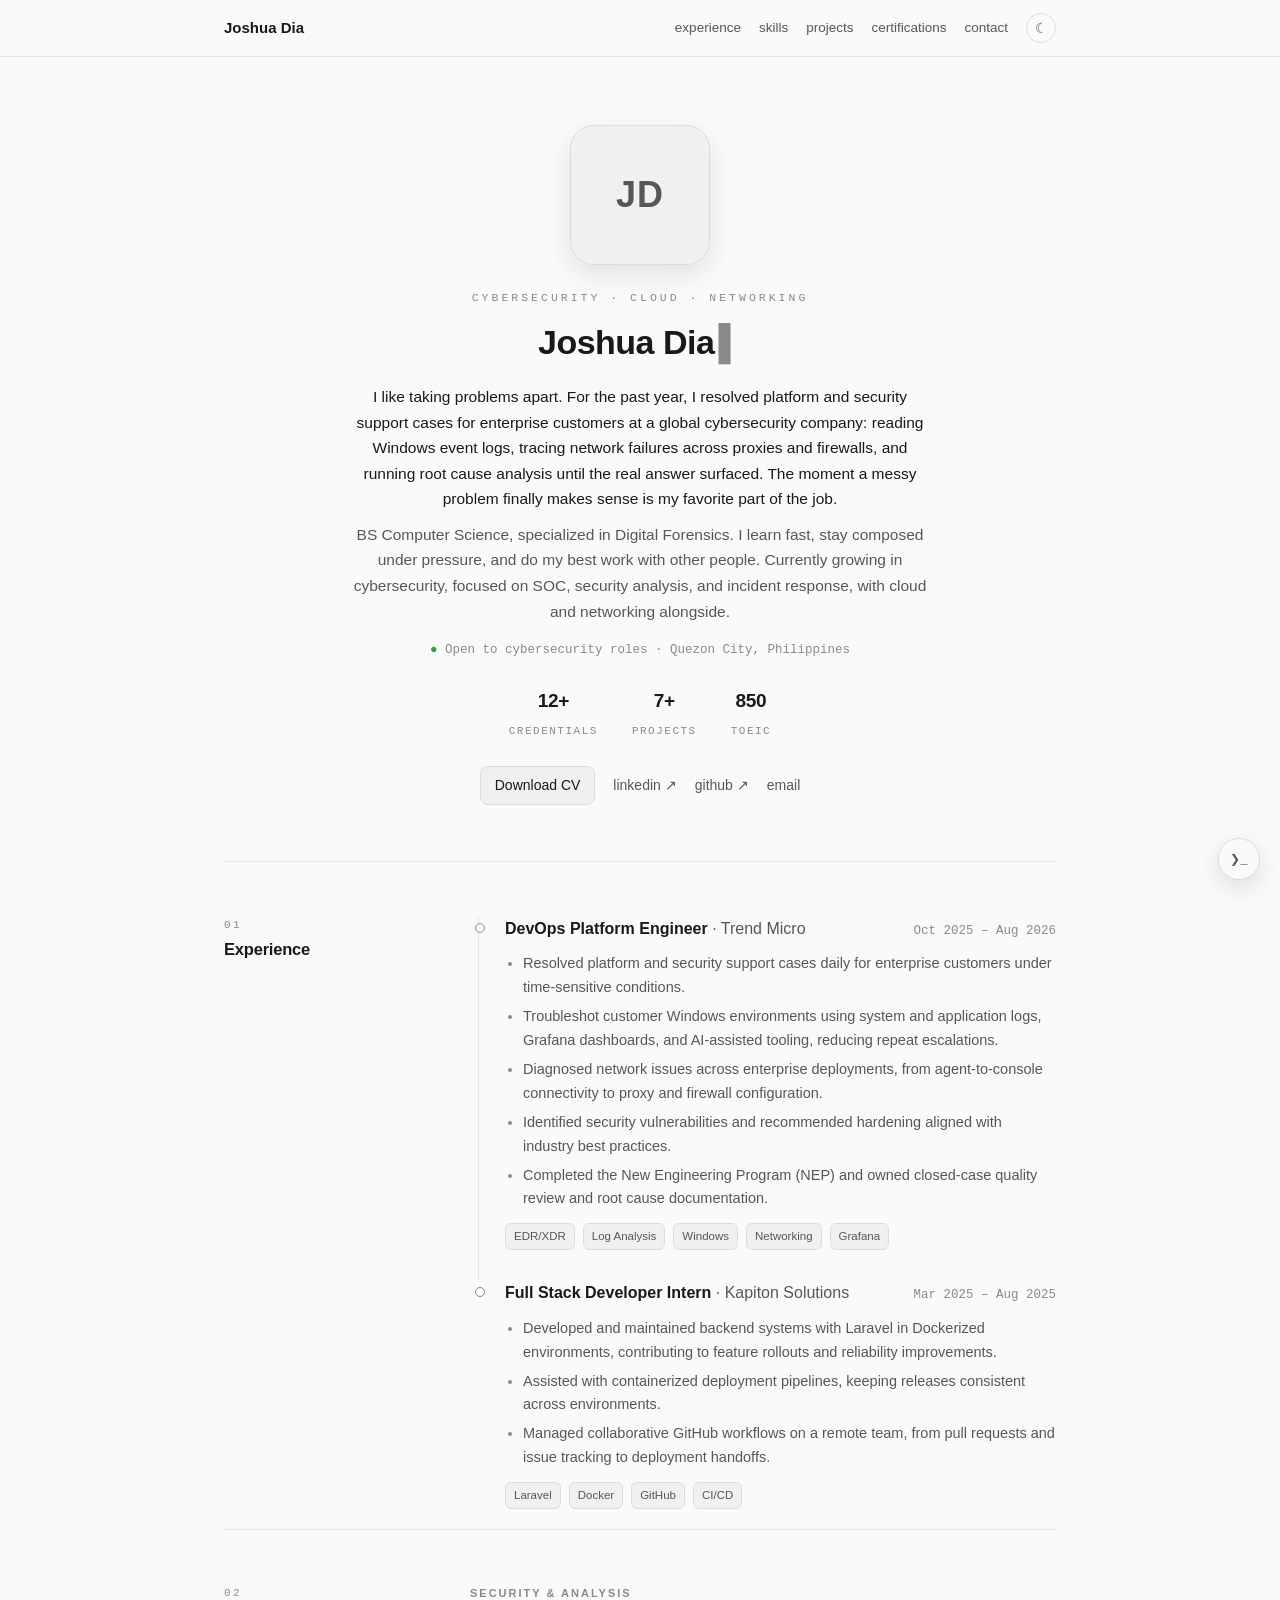
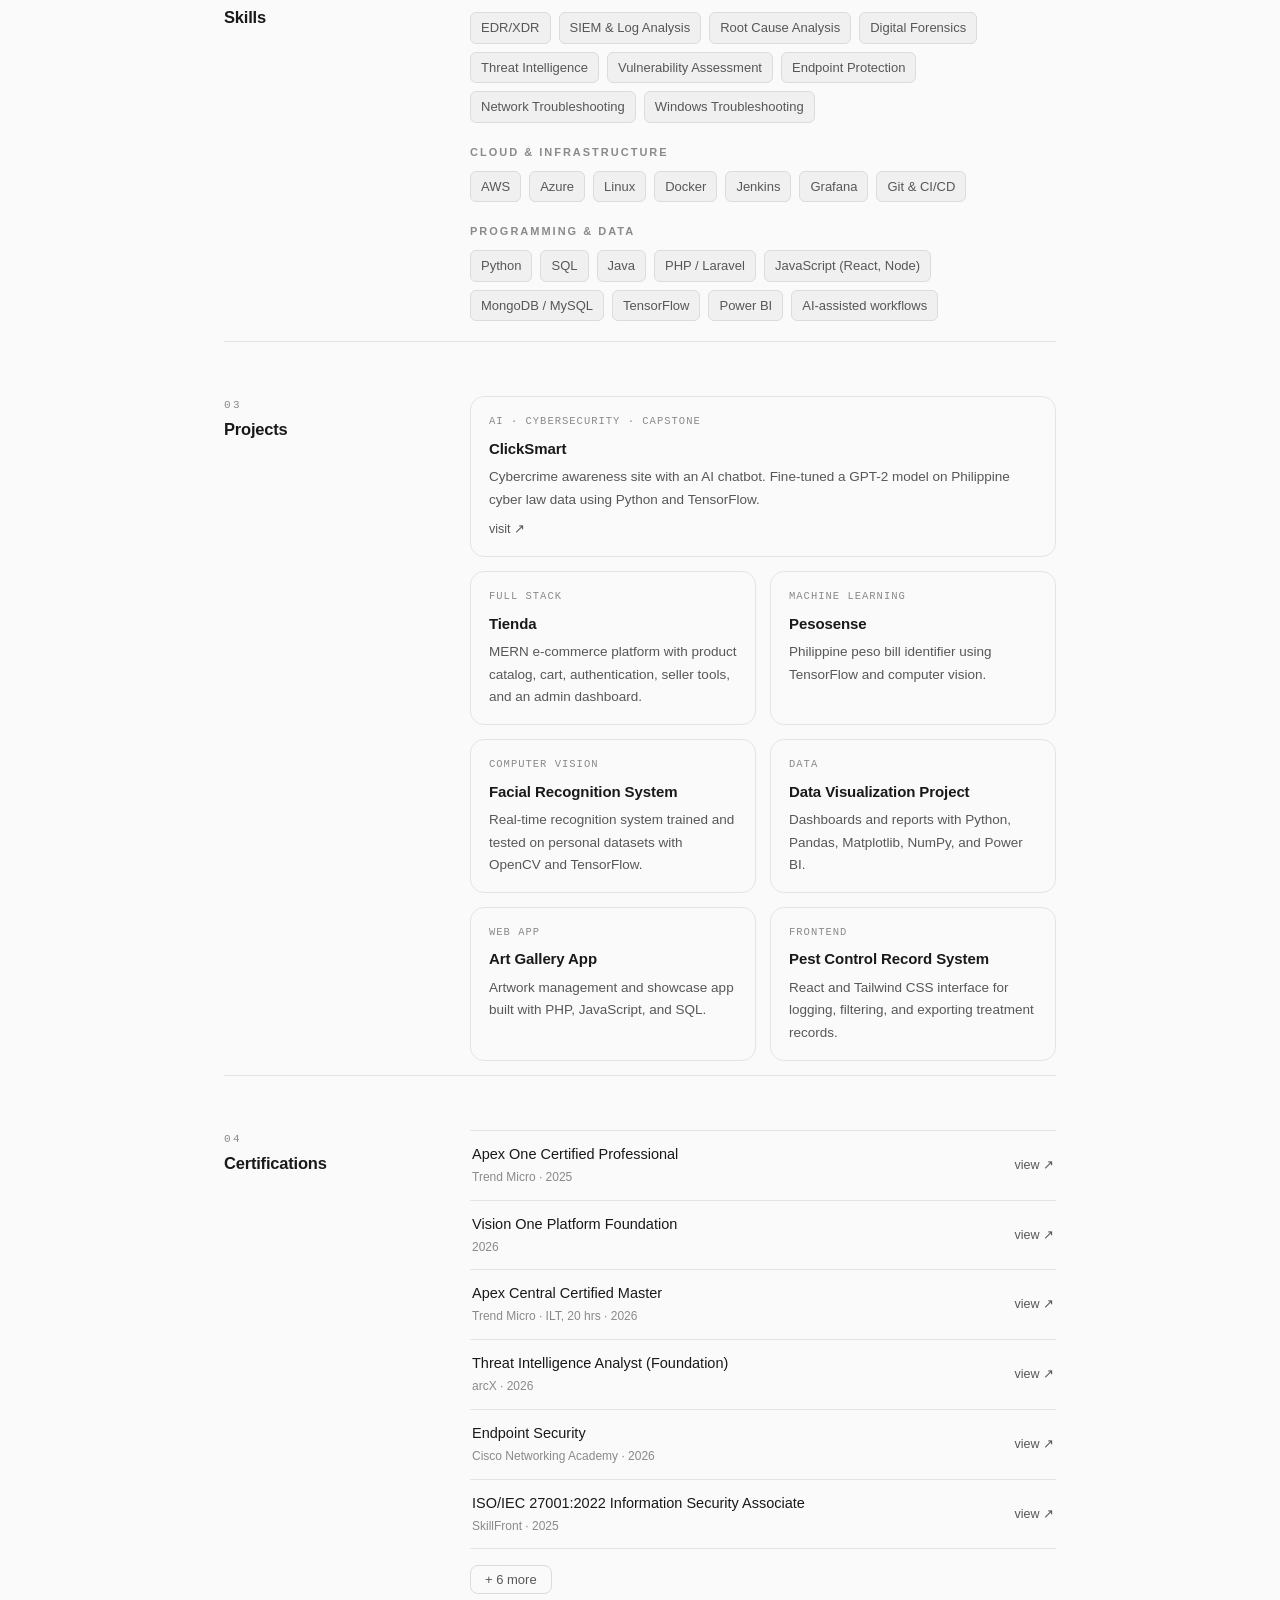
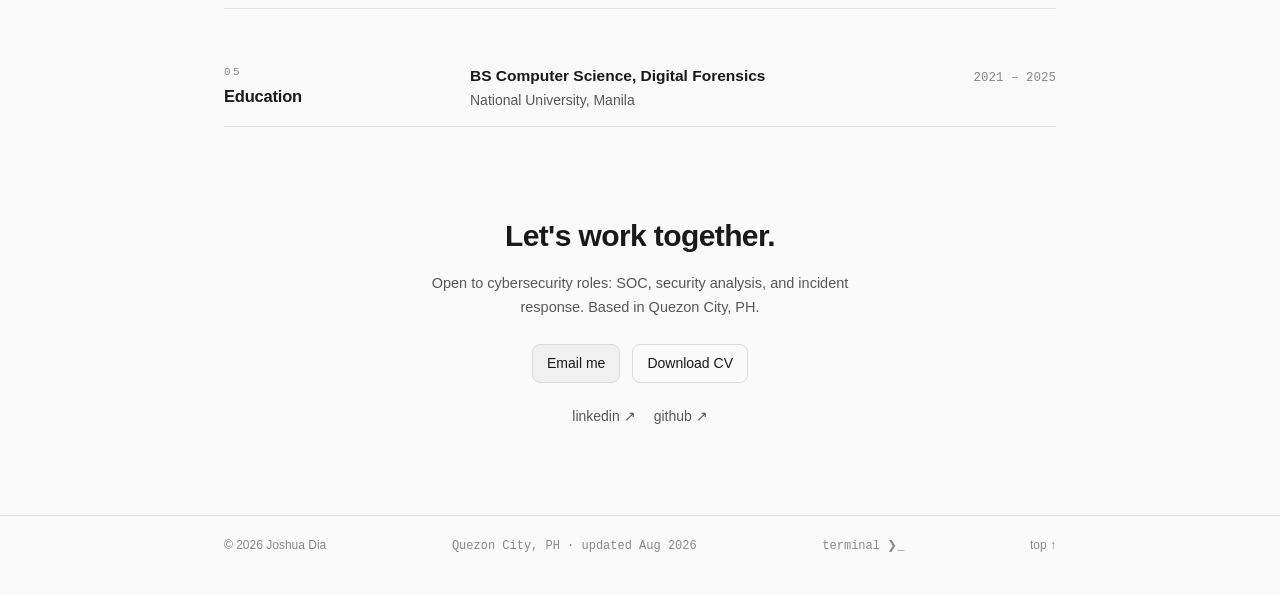
==== index.html @ e36566cc "Add files via upload" ====
<!doctype html>
<html lang="en">
<head>
  <meta charset="UTF-8" />
  <meta name="viewport" content="width=device-width, initial-scale=1.0" />
  <meta name="description" content="Joshua Dia, cybersecurity professional in Metro Manila. Enterprise security support, log analysis, and root cause investigation, with a Digital Forensics background." />
  <title>Joshua Dia — Cybersecurity</title>
  <meta name="theme-color" content="#fafafa" />
  <link rel="icon" type="image/svg+xml" href="favicon.svg" />

  <script>
    /* apply saved theme before paint to avoid flash */
    try { if (localStorage.getItem("theme") === "dark") document.documentElement.setAttribute("data-theme", "dark"); } catch (e) {}
  </script>

  <style>
    :root {
      --bg: #fafafa;
      --text: #191919;
      --muted: #575757;
      --faint: #8a8a8a;
      --line: #e5e5e5;
      --chip: #f0f0f0;
      --chip-border: #dcdcdc;
      --nav: rgba(250, 250, 250, 0.85);
      --hover: rgba(0, 0, 0, 0.03);
    }
    html[data-theme="dark"] {
      --bg: #0a0a0a;
      --text: #e9e9e9;
      --muted: #999999;
      --faint: #6f6f6f;
      --line: #1e1e1e;
      --chip: #141414;
      --chip-border: #282828;
      --nav: rgba(10, 10, 10, 0.85);
      --hover: rgba(255, 255, 255, 0.035);
    }
    * { margin: 0; padding: 0; box-sizing: border-box; }
    html { scroll-behavior: smooth; }
    body {
      background: var(--bg);
      color: var(--text);
      font-family: -apple-system, BlinkMacSystemFont, "Segoe UI", Inter, Roboto, Helvetica, Arial, sans-serif;
      font-size: 15.5px;
      line-height: 1.65;
      -webkit-font-smoothing: antialiased;
      overflow-x: hidden;
      transition: background 0.25s ease, color 0.25s ease;
    }
    .mono { font-family: ui-monospace, "SF Mono", "Cascadia Code", Consolas, Menlo, monospace; }
    /* circular theme sweep (View Transitions API) */
    ::view-transition-old(root), ::view-transition-new(root) { animation: none; mix-blend-mode: normal; }
    .wrap { max-width: 880px; margin: 0 auto; padding: 0 24px; }
    a { color: var(--text); text-decoration: none; }
    a:hover { text-decoration: underline; text-underline-offset: 3px; }

    /* reveal on scroll */
    .reveal { opacity: 0; transform: translateY(10px); transition: opacity 0.5s ease, transform 0.5s ease; }
    .reveal.visible { opacity: 1; transform: none; }
    @media (prefers-reduced-motion: reduce) {
      .reveal { opacity: 1; transform: none; transition: none; }
      html { scroll-behavior: auto; }
    }

    /* nav */
    nav {
      position: sticky; top: 0; z-index: 10;
      background: var(--nav); backdrop-filter: blur(8px);
      border-bottom: 1px solid var(--line);
    }
    .nav-inner {
      max-width: 880px; margin: 0 auto; padding: 13px 24px;
      display: flex; align-items: center; justify-content: space-between; gap: 14px;
    }
    .nav-name { font-weight: 600; font-size: 15px; }
    .nav-right { display: flex; align-items: center; gap: 18px; flex-wrap: wrap; }
    .nav-right a { color: var(--muted); font-size: 13.5px; }
    .nav-right a:hover { color: var(--text); }
    .theme-btn {
      background: none; border: 1px solid var(--chip-border); border-radius: 50%;
      width: 30px; height: 30px; cursor: pointer; color: var(--muted);
      font-size: 14px; line-height: 1; display: inline-flex; align-items: center; justify-content: center;
    }
    .theme-btn:hover { color: var(--text); border-color: var(--faint); }

    /* hero */
    header.hero { padding: 68px 0 56px; text-align: center; }

    .avatar-wrap { position: relative; width: 140px; height: 140px; margin: 0 auto; }
    .avatar, .avatar-fallback {
      width: 140px; height: 140px; border-radius: 24px;
      border: 1px solid var(--chip-border); background: var(--chip);
      box-shadow: 0 10px 28px rgba(0, 0, 0, 0.10);
      transition: transform 0.35s cubic-bezier(0.2, 0.7, 0.2, 1), box-shadow 0.35s ease;
    }
    html[data-theme="dark"] .avatar, html[data-theme="dark"] .avatar-fallback { box-shadow: 0 10px 28px rgba(0, 0, 0, 0.5); }
    .avatar { object-fit: cover; object-position: center 28%; display: block; }
    .avatar-fallback { display: none; align-items: center; justify-content: center; font-weight: 600; font-size: 36px; color: var(--muted); letter-spacing: 1px; }
    .avatar-wrap:hover .avatar, .avatar-wrap:hover .avatar-fallback { transform: scale(1.03); box-shadow: 0 14px 36px rgba(0, 0, 0, 0.14); }

    .eyebrow { margin-top: 24px; font-size: 11.5px; letter-spacing: 3px; color: var(--faint); text-transform: uppercase; }
    h1 { font-size: 34px; font-weight: 700; letter-spacing: -0.5px; margin-top: 6px; }
    .cursor { display: inline-block; margin-left: 4px; color: var(--faint); animation: blink 1.15s steps(1) infinite; font-weight: 400; }
    @keyframes blink { 50% { opacity: 0; } }
    @media (prefers-reduced-motion: reduce) { .cursor { animation: none; } }
    .lede { margin: 14px auto 0; max-width: 580px; }
    .sub { margin: 10px auto 0; max-width: 580px; color: var(--muted); }
    .status { margin-top: 16px; font-size: 12.5px; color: var(--faint); }
    .status .ok { color: #2f9e44; }
    html[data-theme="dark"] .status .ok { color: #69db7c; }
    .stats { display: flex; gap: 34px; margin-top: 24px; flex-wrap: wrap; justify-content: center; }
    .stats b { display: block; font-size: 19px; font-weight: 700; letter-spacing: -0.3px; }
    .stats span { font-size: 11px; letter-spacing: 1.5px; text-transform: uppercase; color: var(--faint); }
    .links { margin-top: 24px; display: flex; gap: 18px; flex-wrap: wrap; align-items: center; }
    header.hero .links { justify-content: center; }
    .links a { color: var(--muted); font-size: 14px; }
    .links a:hover { color: var(--text); }
    .btn {
      border: 1px solid var(--chip-border); border-radius: 8px;
      padding: 7px 14px; font-size: 14px; color: var(--text) !important; background: var(--chip);
    }
    .btn:hover { border-color: var(--faint); text-decoration: none; }
    .btn.ghost { background: transparent; }

    /* ===== sections: label column + content column ===== */
    section {
      display: grid; grid-template-columns: 190px 1fr; gap: 10px 56px;
      padding: 54px 0 14px; border-top: 1px solid var(--line);
      scroll-margin-top: 90px;
    }
    .sh { position: sticky; top: 86px; align-self: start; }
    .sh .num { display: block; font-size: 11px; letter-spacing: 2.5px; color: var(--faint); }
    .sh h2 { font-size: 16.5px; font-weight: 650; letter-spacing: -0.2px; margin-top: 2px; }

    /* experience timeline */
    .titem { position: relative; border-left: 1px solid var(--line); margin-left: 8px; padding: 0 0 30px 26px; }
    .titem:last-child { border-left-color: transparent; padding-bottom: 6px; }
    .titem::before {
      content: ""; position: absolute; left: -4.5px; top: 7px; width: 8px; height: 8px;
      border-radius: 50%; background: var(--bg); border: 1.5px solid var(--faint);
    }
    .job-head { display: flex; justify-content: space-between; gap: 12px; flex-wrap: wrap; align-items: baseline; }
    .job-head h3 { font-size: 16px; font-weight: 600; }
    .job-head .co { color: var(--muted); font-weight: 400; }
    .job-head .dates { font-size: 12.5px; color: var(--faint); white-space: nowrap; }
    .titem ul { margin: 10px 0 0 18px; color: var(--muted); font-size: 14.5px; }
    .titem li { margin-top: 5px; }
    .titem li::marker { color: var(--faint); }

    /* chips */
    .chips { display: flex; flex-wrap: wrap; gap: 8px; }
    .chips span {
      background: var(--chip); border: 1px solid var(--chip-border); border-radius: 6px;
      padding: 4px 10px; font-size: 13px; color: var(--muted);
      transition: border-color 0.15s ease, color 0.15s ease;
    }
    .chips span:hover { border-color: var(--faint); color: var(--text); }
    .chips.mini { margin-top: 12px; }
    .chips.mini span { font-size: 11.5px; padding: 3px 8px; }

    /* skills groups */
    .sgroup { padding-bottom: 20px; }
    .sgroup:last-child { padding-bottom: 6px; }
    .sgroup h4 { font-size: 11px; font-weight: 600; letter-spacing: 2px; text-transform: uppercase; color: var(--faint); margin-bottom: 10px; }

    /* projects grid */
    .pgrid { display: grid; grid-template-columns: 1fr 1fr; gap: 14px; }
    .pcard {
      border: 1px solid var(--line); border-radius: 14px; padding: 16px 18px;
      transition: border-color 0.2s ease, transform 0.3s ease, background 0.2s ease;
    }
    .pcard:hover { border-color: var(--faint); background: var(--hover); transform: translateY(-2px); }
    .pcard.wide { grid-column: 1 / -1; }
    .pcard .tag { display: block; font-size: 10.5px; letter-spacing: 1px; color: var(--faint); margin-bottom: 6px; }
    .pcard h3 { font-size: 15px; font-weight: 600; letter-spacing: -0.1px; }
    .pcard p { color: var(--muted); font-size: 13.5px; margin-top: 5px; }
    .pcard .ext { display: inline-block; margin-top: 8px; font-size: 12.5px; color: var(--muted); }

    /* certifications */
    .crow {
      display: flex; justify-content: space-between; align-items: center; gap: 16px;
      padding: 12px 2px; border-bottom: 1px solid var(--line);
    }
    .crow:first-child { border-top: 1px solid var(--line); }
    .cname { display: block; font-size: 14.5px; font-weight: 500; }
    .cissuer { display: block; font-size: 12px; color: var(--faint); margin-top: 1px; }
    .cview { font-size: 12.5px; color: var(--muted); white-space: nowrap; }
    .hidden-block { display: none; }
    .hidden-block.open { display: block; }
    .more-btn {
      margin-top: 16px; background: none; border: 1px solid var(--chip-border); border-radius: 8px;
      color: var(--muted); font-size: 13px; padding: 6px 14px; cursor: pointer; font-family: inherit;
    }
    .more-btn:hover { color: var(--text); border-color: var(--faint); }

    /* education */
    .edu { display: flex; justify-content: space-between; gap: 12px; flex-wrap: wrap; align-items: baseline; }
    .edu h3 { font-size: 15.5px; font-weight: 600; }
    .edu p { color: var(--muted); font-size: 14px; }
    .edu .dates { font-size: 12.5px; color: var(--faint); }

    /* contact closing */
    #contact { display: block; text-align: center; padding: 84px 0 30px; }
    .c-title { font-size: clamp(24px, 5vw, 30px); font-weight: 700; letter-spacing: -0.6px; }
    .c-sub { color: var(--muted); margin: 12px auto 0; max-width: 480px; font-size: 14.5px; }
    .c-actions { margin-top: 24px; display: flex; gap: 12px; justify-content: center; flex-wrap: wrap; }
    #contact .links { justify-content: center; margin-top: 22px; }

    /* footer */
    footer { border-top: 1px solid var(--line); margin-top: 56px; }
    .f-inner {
      max-width: 880px; margin: 0 auto; padding: 20px 24px 40px;
      display: flex; justify-content: space-between; align-items: baseline; gap: 14px; flex-wrap: wrap;
      font-size: 12px; color: var(--faint);
    }
    .f-inner a { color: var(--faint); }
    .f-inner a:hover { color: var(--text); }

    /* quirky: mini terminal */
    .term-fab {
      position: fixed; right: 20px; bottom: 20px; z-index: 30;
      width: 42px; height: 42px; border-radius: 50%;
      background: var(--bg); border: 1px solid var(--chip-border);
      color: var(--muted); font-size: 12px; cursor: pointer;
      display: flex; align-items: center; justify-content: center;
      box-shadow: 0 8px 24px rgba(0, 0, 0, 0.12);
      transition: transform 0.25s ease, color 0.2s ease;
      font-family: ui-monospace, "SF Mono", Consolas, monospace;
    }
    .term-fab:hover { transform: translateY(-2px); color: var(--text); }
    .term {
      position: fixed; right: 20px; bottom: 74px; z-index: 30;
      width: min(440px, calc(100vw - 40px)); height: 320px;
      background: var(--bg); border: 1px solid var(--chip-border); border-radius: 12px;
      box-shadow: 0 24px 60px rgba(0, 0, 0, 0.22);
      display: none; flex-direction: column; overflow: hidden;
      font-family: ui-monospace, "SF Mono", Consolas, monospace; font-size: 12.5px;
    }
    .term.open { display: flex; }
    .term-bar { display: flex; justify-content: space-between; align-items: center; padding: 8px 12px; border-bottom: 1px solid var(--line); color: var(--faint); font-size: 11.5px; }
    .term-bar button { background: none; border: none; color: var(--faint); cursor: pointer; font-size: 15px; font-family: inherit; line-height: 1; }
    .term-bar button:hover { color: var(--text); }
    .term-bar .bar-btns { display: flex; gap: 12px; align-items: center; }
    #term-sound { font-size: 12px; }
    .term-out { flex: 1; overflow-y: auto; padding: 10px 12px; color: var(--muted); white-space: pre-wrap; word-break: break-word; line-height: 1.55; }
    .term-out .cmdline { color: var(--text); }
    .term-out .ai-think { color: var(--faint); animation: thinkpulse 1s ease infinite; }
    @keyframes thinkpulse { 50% { opacity: 0.3; } }
    .term-out .tchip {
      display: inline-block; margin: 4px 6px 2px 0; padding: 2px 9px;
      border: 1px solid var(--chip-border); border-radius: 6px;
      color: var(--muted); font-size: 11.5px; cursor: pointer; user-select: none;
      transition: color 0.15s ease, border-color 0.15s ease;
    }
    .term-out .tchip:hover { color: var(--text); border-color: var(--faint); }
    .term-in { display: flex; gap: 8px; padding: 9px 12px; border-top: 1px solid var(--line); align-items: center; }
    .term-in .ps1 { color: var(--faint); }
    .term-in .in-wrap { position: relative; flex: 1; display: flex; }
    .term-in input { flex: 1; width: 100%; background: none; border: none; outline: none; color: var(--text); font: inherit; position: relative; z-index: 1; }
    .term-ghost { position: absolute; inset: 0; display: flex; align-items: center; color: var(--faint); pointer-events: none; white-space: pre; overflow: hidden; }
    .term-ghost i { font-style: normal; visibility: hidden; }
    .term-fab.ping { animation: fabping 2.2s ease infinite; }
    @keyframes fabping {
      0%, 100% { box-shadow: 0 8px 24px rgba(0, 0, 0, 0.12); }
      50% { box-shadow: 0 8px 24px rgba(0, 0, 0, 0.12), 0 0 0 10px var(--hover); }
    }

    @media (max-width: 760px) {
      h1 { font-size: 28px; }
      .nav-right { gap: 12px; }
      section { grid-template-columns: 1fr; gap: 18px; padding: 42px 0 10px; }
      .sh { position: static; display: flex; align-items: baseline; gap: 10px; }
      .sh .num { font-size: 11px; }
      .pgrid { grid-template-columns: 1fr; }
      .stats { gap: 24px; }
    }
  </style>
</head>

<body>
  <nav>
    <div class="nav-inner">
      <a href="#top" class="nav-name">Joshua Dia</a>
      <div class="nav-right">
        <a href="#experience">experience</a>
        <a href="#skills">skills</a>
        <a href="#projects">projects</a>
        <a href="#certifications">certifications</a>
        <a href="#contact">contact</a>
        <button class="theme-btn" id="theme-toggle" aria-label="Toggle dark mode" title="Toggle dark mode">☾</button>
      </div>
    </div>
  </nav>

  <main class="wrap" id="top">

    <header class="hero reveal visible">
      <div class="avatar-wrap">
        <img class="avatar" src="NU%20Graduation%20Pictorial%20Day%205-%20-1404.JPG" alt="Joshua Dia"
             onerror="this.style.display='none'; document.getElementById('avatar-fb').style.display='flex';" />
        <div class="avatar-fallback" id="avatar-fb">JD</div>
      </div>

      <p class="eyebrow mono">Cybersecurity · Cloud · Networking</p>
      <h1>Joshua Dia<span class="cursor">▌</span></h1>

      <p class="lede">
        I like taking problems apart. For the past year, I resolved platform and security
        support cases for enterprise customers at a global cybersecurity company: reading
        Windows event logs, tracing network failures across proxies and firewalls, and running
        root cause analysis until the real answer surfaced. The moment a messy problem finally
        makes sense is my favorite part of the job.
      </p>
      <p class="sub">
        BS Computer Science, specialized in Digital Forensics. I learn fast, stay composed
        under pressure, and do my best work with other people. Currently growing in
        cybersecurity, focused on SOC, security analysis, and incident response, with cloud
        and networking alongside.
      </p>

      <p class="status mono"><span class="ok">●</span> Open to cybersecurity roles · Quezon City, Philippines</p>

      <div class="stats">
        <div><b>12+</b><span class="mono">credentials</span></div>
        <div><b>7+</b><span class="mono">projects</span></div>
        <div><b>850</b><span class="mono">TOEIC</span></div>
      </div>

      <div class="links">
        <a class="btn" href="CV%20DIA%2C%20JOSHUA%20MALIKSI%20JULY%202026.pdf" download="Joshua-Dia-CV.pdf">Download CV</a>
        <a href="https://www.linkedin.com/in/joshua-dia/" target="_blank" rel="noopener">linkedin ↗</a>
        <a href="https://github.com/DiaJoshua" target="_blank" rel="noopener">github ↗</a>
        <a href="mailto:diajoshua05@gmail.com">email</a>
      </div>
    </header>

    <section id="experience" class="reveal">
      <div class="sh"><span class="num mono">01</span><h2>Experience</h2></div>
      <div class="sc">

        <div class="titem">
          <div class="job-head">
            <h3>DevOps Platform Engineer <span class="co">· Trend Micro</span></h3>
            <span class="dates mono">Oct 2025 – Aug 2026</span>
          </div>
          <ul>
            <li>Resolved platform and security support cases daily for enterprise customers under time-sensitive conditions.</li>
            <li>Troubleshot customer Windows environments using system and application logs, Grafana dashboards, and AI-assisted tooling, reducing repeat escalations.</li>
            <li>Diagnosed network issues across enterprise deployments, from agent-to-console connectivity to proxy and firewall configuration.</li>
            <li>Identified security vulnerabilities and recommended hardening aligned with industry best practices.</li>
            <li>Completed the New Engineering Program (NEP) and owned closed-case quality review and root cause documentation.</li>
          </ul>
          <div class="chips mini">
            <span>EDR/XDR</span><span>Log Analysis</span><span>Windows</span><span>Networking</span><span>Grafana</span>
          </div>
        </div>

        <div class="titem">
          <div class="job-head">
            <h3>Full Stack Developer Intern <span class="co">· Kapiton Solutions</span></h3>
            <span class="dates mono">Mar 2025 – Aug 2025</span>
          </div>
          <ul>
            <li>Developed and maintained backend systems with Laravel in Dockerized environments, contributing to feature rollouts and reliability improvements.</li>
            <li>Assisted with containerized deployment pipelines, keeping releases consistent across environments.</li>
            <li>Managed collaborative GitHub workflows on a remote team, from pull requests and issue tracking to deployment handoffs.</li>
          </ul>
          <div class="chips mini">
            <span>Laravel</span><span>Docker</span><span>GitHub</span><span>CI/CD</span>
          </div>
        </div>

      </div>
    </section>

    <section id="skills" class="reveal">
      <div class="sh"><span class="num mono">02</span><h2>Skills</h2></div>
      <div class="sc">
        <div class="sgroup">
          <h4>Security &amp; Analysis</h4>
          <div class="chips">
            <span>EDR/XDR</span><span>SIEM &amp; Log Analysis</span><span>Root Cause Analysis</span>
            <span>Digital Forensics</span><span>Threat Intelligence</span><span>Vulnerability Assessment</span>
            <span>Endpoint Protection</span><span>Network Troubleshooting</span><span>Windows Troubleshooting</span>
          </div>
        </div>
        <div class="sgroup">
          <h4>Cloud &amp; Infrastructure</h4>
          <div class="chips">
            <span>AWS</span><span>Azure</span><span>Linux</span><span>Docker</span>
            <span>Jenkins</span><span>Grafana</span><span>Git &amp; CI/CD</span>
          </div>
        </div>
        <div class="sgroup">
          <h4>Programming &amp; Data</h4>
          <div class="chips">
            <span>Python</span><span>SQL</span><span>Java</span><span>PHP / Laravel</span>
            <span>JavaScript (React, Node)</span><span>MongoDB / MySQL</span><span>TensorFlow</span>
            <span>Power BI</span><span>AI-assisted workflows</span>
          </div>
        </div>
      </div>
    </section>

    <section id="projects" class="reveal">
      <div class="sh"><span class="num mono">03</span><h2>Projects</h2></div>
      <div class="sc">
        <div class="pgrid">
          <div class="pcard wide">
            <span class="tag mono">AI · CYBERSECURITY · CAPSTONE</span>
            <h3>ClickSmart</h3>
            <p>Cybercrime awareness site with an AI chatbot. Fine-tuned a GPT-2 model on Philippine cyber law data using Python and TensorFlow.</p>
            <a class="ext" href="https://clicksmart-frontend.onrender.com/" target="_blank" rel="noopener">visit ↗</a>
          </div>
          <div class="pcard">
            <span class="tag mono">FULL STACK</span>
            <h3>Tienda</h3>
            <p>MERN e-commerce platform with product catalog, cart, authentication, seller tools, and an admin dashboard.</p>
          </div>
          <div class="pcard">
            <span class="tag mono">MACHINE LEARNING</span>
            <h3>Pesosense</h3>
            <p>Philippine peso bill identifier using TensorFlow and computer vision.</p>
          </div>
          <div class="pcard">
            <span class="tag mono">COMPUTER VISION</span>
            <h3>Facial Recognition System</h3>
            <p>Real-time recognition system trained and tested on personal datasets with OpenCV and TensorFlow.</p>
          </div>
          <div class="pcard">
            <span class="tag mono">DATA</span>
            <h3>Data Visualization Project</h3>
            <p>Dashboards and reports with Python, Pandas, Matplotlib, NumPy, and Power BI.</p>
          </div>
          <div class="pcard">
            <span class="tag mono">WEB APP</span>
            <h3>Art Gallery App</h3>
            <p>Artwork management and showcase app built with PHP, JavaScript, and SQL.</p>
          </div>
          <div class="pcard">
            <span class="tag mono">FRONTEND</span>
            <h3>Pest Control Record System</h3>
            <p>React and Tailwind CSS interface for logging, filtering, and exporting treatment records.</p>
          </div>
        </div>
      </div>
    </section>

    <section id="certifications" class="reveal">
      <div class="sh"><span class="num mono">04</span><h2>Certifications</h2></div>
      <div class="sc">
        <div class="crow">
          <div><span class="cname">Apex One Certified Professional</span><span class="cissuer">Trend Micro · 2025</span></div>
          <a class="cview" href="16_5_480302_1764595581__LEGACY%20%20Certified%20Professional%20Certificate%20-%20Apex%20One.pdf" target="_blank">view ↗</a>
        </div>
        <div class="crow">
          <div><span class="cname">Vision One Platform Foundation</span><span class="cissuer">2026</span></div>
          <a class="cview" href="lp_154_144_480302_1773567469_2026%20STANDARD%20Achievement%20-%20Foundation%20-%20Generic.pdf" target="_blank">view ↗</a>
        </div>
        <div class="crow">
          <div><span class="cname">Apex Central Certified Master</span><span class="cissuer">Trend Micro · ILT, 20 hrs · 2026</span></div>
          <a class="cview" href="Apex%20Central_772_12_480302_1772186417__LEGACY%20%20Certificate%20of%20Attendance%20-%20ILT.pdf" target="_blank">view ↗</a>
        </div>
        <div class="crow">
          <div><span class="cname">Threat Intelligence Analyst (Foundation)</span><span class="cissuer">arcX · 2026</span></div>
          <a class="cview" href="certificate.pdf" target="_blank">view ↗</a>
        </div>
        <div class="crow">
          <div><span class="cname">Endpoint Security</span><span class="cissuer">Cisco Networking Academy · 2026</span></div>
          <a class="cview" href="EndpointSecurityUpdate20260210-32-hgm5dc.pdf" target="_blank">view ↗</a>
        </div>
        <div class="crow">
          <div><span class="cname">ISO/IEC 27001:2022 Information Security Associate</span><span class="cissuer">SkillFront · 2025</span></div>
          <a class="cview" href="SkillFront-INFORMATION%20SECURITY%20ASSOCIATE%20SKILLFRONT.pdf" target="_blank">view ↗</a>
        </div>
        <div class="hidden-block" id="more-certs">
          <div class="crow">
            <div><span class="cname">Trend Micro Capture the Flag</span><span class="cissuer">Trend Micro · 2024</span></div>
            <a class="cview" href="joshua_dia_uctf_certificate_20240930085210.pdf" target="_blank">view ↗</a>
          </div>
          <div class="crow">
            <div><span class="cname">IBM Cloud Essentials V3</span><span class="cissuer">IBM · 2025</span></div>
            <a class="cview" href="https://courses.cognitiveclass.ai/certificates/8cbb07f6b1794ca5b2fe99677e1b2f5f" target="_blank" rel="noopener">verify ↗</a>
          </div>
          <div class="crow">
            <div><span class="cname">Data Analytics on AWS</span><span class="cissuer">AWS / Coursera</span></div>
            <a class="cview" href="https://coursera.org/verify/SVXM97I0PYIB" target="_blank" rel="noopener">verify ↗</a>
          </div>
          <div class="crow">
            <div><span class="cname">Intermediate SQL</span><span class="cissuer">DataCamp · 2025</span></div>
            <a class="cview" href="Intermediate%20SQL-Cert.pdf" target="_blank">view ↗</a>
          </div>
          <div class="crow">
            <div><span class="cname">Certified Lean Six Sigma White Belt</span><span class="cissuer">SkillFront · 2025</span></div>
            <a class="cview" href="SkillFront-LEAN%20SIX%20SIGMA%20SKILLFRONT.pdf" target="_blank">view ↗</a>
          </div>
          <div class="crow">
            <div><span class="cname">TOEIC 850</span><span class="cissuer">English proficiency</span></div>
          </div>
        </div>
        <button class="more-btn" data-block="more-certs">+ 6 more</button>
      </div>
    </section>

    <section id="education" class="reveal">
      <div class="sh"><span class="num mono">05</span><h2>Education</h2></div>
      <div class="sc">
        <div class="edu">
          <div>
            <h3>BS Computer Science, Digital Forensics</h3>
            <p>National University, Manila</p>
          </div>
          <span class="dates mono">2021 – 2025</span>
        </div>
      </div>
    </section>

    <section id="contact" class="reveal">
      <h2 class="c-title">Let's work together.</h2>
      <p class="c-sub">Open to cybersecurity roles: SOC, security analysis, and incident response. Based in Quezon City, PH.</p>
      <div class="c-actions">
        <a class="btn" href="mailto:diajoshua05@gmail.com">Email me</a>
        <a class="btn ghost" href="CV%20DIA%2C%20JOSHUA%20MALIKSI%20JULY%202026.pdf" download="Joshua-Dia-CV.pdf">Download CV</a>
      </div>
      <div class="links">
        <a href="https://www.linkedin.com/in/joshua-dia/" target="_blank" rel="noopener">linkedin ↗</a>
        <a href="https://github.com/DiaJoshua" target="_blank" rel="noopener">github ↗</a>
      </div>
    </section>

  </main>

  <footer>
    <div class="f-inner">
      <span>© 2026 Joshua Dia</span>
      <span class="mono">Quezon City, PH · updated Aug 2026</span>
      <a href="#" id="term-link" class="mono">terminal ❯_</a>
      <a href="#top">top ↑</a>
    </div>
  </footer>

  <button class="term-fab" id="term-fab" title="terminal (press `)" aria-label="Open terminal">❯_</button>
  <div class="term" id="term" role="dialog" aria-label="Portfolio terminal">
    <div class="term-bar"><span>guest@joshua-dia:~</span><span class="bar-btns"><button id="term-sound" aria-label="Toggle sound" title="Toggle sound">🔊</button><button id="term-close" aria-label="Close terminal">×</button></span></div>
    <div class="term-out" id="term-out"></div>
    <div class="term-in"><span class="ps1">❯</span><span class="in-wrap"><span class="term-ghost" id="term-ghost"></span><input id="term-input" type="text" autocomplete="off" spellcheck="false" aria-label="Terminal input" /></span></div>
  </div>

  <script>
    /* theme toggle — circular sweep from the button, spinning icon, soft tick */
    var toggleBtn = document.getElementById("theme-toggle");
    function syncIcon() {
      var dark = document.documentElement.getAttribute("data-theme") === "dark";
      toggleBtn.textContent = dark ? "☀" : "☾";
    }
    function switchTheme() {
      var goingDark = document.documentElement.getAttribute("data-theme") !== "dark";
      var rect = toggleBtn.getBoundingClientRect();
      var x = rect.left + rect.width / 2 || window.innerWidth - 40;
      var y = rect.top + rect.height / 2 || 34;
      var apply = function () {
        if (goingDark) document.documentElement.setAttribute("data-theme", "dark");
        else document.documentElement.removeAttribute("data-theme");
        syncIcon();
      };
      try { localStorage.setItem("theme", goingDark ? "dark" : "light"); } catch (e) {}
      beep(goingDark ? 392 : 587, 0.07, "triangle", 0.03);
      toggleBtn.animate(
        [{ transform: "rotate(0deg) scale(1)" }, { transform: "rotate(180deg) scale(1.2)" }, { transform: "rotate(360deg) scale(1)" }],
        { duration: 450, easing: "ease-in-out" }
      );
      if (document.startViewTransition && !window.matchMedia("(prefers-reduced-motion: reduce)").matches) {
        var r = Math.hypot(Math.max(x, window.innerWidth - x), Math.max(y, window.innerHeight - y));
        var vt = document.startViewTransition(apply);
        vt.ready.then(function () {
          document.documentElement.animate(
            { clipPath: ["circle(0px at " + x + "px " + y + "px)", "circle(" + r + "px at " + x + "px " + y + "px)"] },
            { duration: 560, easing: "cubic-bezier(0.2, 0.7, 0.2, 1)", pseudoElement: "::view-transition-new(root)" }
          );
        }).catch(function () {});
      } else {
        apply();
      }
    }
    toggleBtn.addEventListener("click", switchTheme);
    syncIcon();

    /* show more toggle */
    document.querySelectorAll(".more-btn").forEach(function (btn) {
      btn.addEventListener("click", function () {
        var target = document.getElementById(btn.getAttribute("data-block"));
        var open = target.classList.toggle("open");
        if (!btn.dataset.label) btn.dataset.label = btn.textContent;
        btn.textContent = open ? "show less" : btn.dataset.label;
      });
    });

    /* reveal on scroll */
    var observer = new IntersectionObserver(function (entries) {
      entries.forEach(function (entry) {
        if (entry.isIntersecting) { entry.target.classList.add("visible"); observer.unobserve(entry.target); }
      });
    }, { threshold: 0.08 });
    document.querySelectorAll(".reveal").forEach(function (el) { observer.observe(el); });

    /* quirky: mini terminal (button, footer link, or press `) */
    var term = document.getElementById("term");
    var termOut = document.getElementById("term-out");
    var termInput = document.getElementById("term-input");
    var termGhost = document.getElementById("term-ghost");
    var termFab = document.getElementById("term-fab");
    var termHist = [], histIdx = 0;
    var sections = ["experience", "skills", "projects", "certifications", "education", "contact"];

    /* AI-style output: thinking dots, then streamed typing */
    var tq = [], typing = false, curIv = null, curDiv = null, curTxt = "";
    function renderNow(node) { termOut.appendChild(node); termOut.scrollTop = termOut.scrollHeight; }
    function makeChips(list) {
      var box = document.createElement("div");
      list.forEach(function (cc) {
        var s = document.createElement("span");
        s.className = "tchip"; s.textContent = cc;
        s.addEventListener("click", function () { runCmd(cc); termInput.focus(); });
        box.appendChild(s);
      });
      return box;
    }
    function processQueue() {
      if (typing || !tq.length) return;
      var item = tq.shift();
      if (item.chips) { renderNow(makeChips(item.chips)); processQueue(); return; }
      if (window.matchMedia("(prefers-reduced-motion: reduce)").matches) {
        var d = document.createElement("div"); d.textContent = item.text; renderNow(d); processQueue(); return;
      }
      typing = true;
      curDiv = document.createElement("div");
      curTxt = item.text;
      curDiv.className = "ai-think";
      curDiv.textContent = "· · ·";
      renderNow(curDiv);
      setTimeout(function () {
        if (!typing || !curDiv) return; /* flushed meanwhile */
        curDiv.className = "";
        curDiv.textContent = "";
        var i = 0;
        curIv = setInterval(function () {
          i += 2;
          curDiv.textContent = curTxt.slice(0, i);
          termOut.scrollTop = termOut.scrollHeight;
          if (i >= curTxt.length) { clearInterval(curIv); curIv = null; typing = false; curDiv = null; processQueue(); }
        }, 13);
      }, 340);
    }
    function flushTyping() {
      if (curIv) clearInterval(curIv);
      if (typing && curDiv) { curDiv.className = ""; curDiv.textContent = curTxt; }
      curIv = null; typing = false; curDiv = null;
      while (tq.length) {
        var it = tq.shift();
        if (it.chips) renderNow(makeChips(it.chips));
        else { var d2 = document.createElement("div"); d2.textContent = it.text; renderNow(d2); }
      }
    }
    function tprint(text, isCmd) {
      if (isCmd) {
        var div = document.createElement("div");
        div.className = "cmdline";
        div.textContent = "❯ " + text;
        renderNow(div);
      } else {
        tq.push({ text: text });
        processQueue();
      }
    }
    /* terminal sounds (Web Audio, no files) — toggleable */
    var soundOn = true;
    try { soundOn = localStorage.getItem("termSound") !== "off"; } catch (e) {}
    var actx = null;
    function beep(freq, dur, type, vol, delay) {
      if (!soundOn) return;
      try {
        if (!actx) actx = new (window.AudioContext || window.webkitAudioContext)();
        if (actx.state === "suspended") actx.resume();
        var t = actx.currentTime + (delay || 0);
        var o = actx.createOscillator(), g = actx.createGain();
        o.type = type || "square";
        o.frequency.setValueAtTime(freq, t);
        g.gain.setValueAtTime(vol || 0.03, t);
        g.gain.exponentialRampToValueAtTime(0.0001, t + (dur || 0.05));
        o.connect(g); g.connect(actx.destination);
        o.start(t); o.stop(t + (dur || 0.05) + 0.02);
      } catch (e) {}
    }
    function sKey() { beep(900 + Math.random() * 300, 0.03, "square", 0.012); }
    function sEnter() { beep(620, 0.05, "square", 0.025); beep(920, 0.06, "square", 0.025, 0.05); }
    function sError() { beep(170, 0.12, "sawtooth", 0.035); }
    function sOpen() { beep(440, 0.06, "triangle", 0.03); beep(660, 0.08, "triangle", 0.03, 0.06); }
    function sClose() { beep(660, 0.06, "triangle", 0.03); beep(440, 0.08, "triangle", 0.03, 0.06); }
    function sWin() { beep(523, 0.09, "triangle", 0.04); beep(659, 0.09, "triangle", 0.04, 0.09); beep(784, 0.16, "triangle", 0.04, 0.18); }

    var soundBtn = document.getElementById("term-sound");
    function syncSoundBtn() {
      soundBtn.textContent = soundOn ? "🔊" : "🔇";
      soundBtn.title = soundOn ? "Sound on (click to mute)" : "Sound off (click to unmute)";
    }
    function setSound(on) {
      soundOn = on;
      try { localStorage.setItem("termSound", on ? "on" : "off"); } catch (e) {}
      syncSoundBtn();
      if (on) sEnter();
    }
    soundBtn.addEventListener("click", function () { setSound(!soundOn); termInput.focus(); });
    syncSoundBtn();

    function termOpen() {
      if (term.classList.contains("open")) { termInput.focus(); return; }
      term.classList.add("open");
      termInput.focus();
      sOpen();
      termFab.classList.remove("ping");
      try { localStorage.setItem("termSeen", "1"); } catch (e) {}
      if (!termOut.childNodes.length) {
        tprint("Hi! I'm Joshua's portfolio. Ask me anything about him, or type 'help'.");
      }
    }
    function termClose() {
      if (!term.classList.contains("open")) return;
      term.classList.remove("open");
      sClose();
    }

    termFab.addEventListener("click", function () {
      term.classList.contains("open") ? termClose() : termOpen();
    });
    try { if (localStorage.getItem("termSeen") !== "1") termFab.classList.add("ping"); } catch (e) {}
    document.getElementById("term-close").addEventListener("click", termClose);
    document.getElementById("term-link").addEventListener("click", function (e) { e.preventDefault(); termOpen(); });
    document.addEventListener("keydown", function (e) {
      if (e.key === "`" && document.activeElement !== termInput) { e.preventDefault(); termOpen(); }
      if (e.key === "Escape") termClose();
    });

    var cmdList = ["help", "whoami", "skills", "experience", "projects", "certs", "education", "contact", "goto", "cv", "linkedin", "github", "theme", "sound", "ls", "clear", "exit", "sudo hire joshua"];
    var ghostPool = cmdList.concat(
      sections.map(function (s) { return "goto " + s; }),
      ["who are you", "download cv", "dark mode", "are you hiring", "where are you based", "clicksmart"]
    );
    function currentSuggestion() {
      var v = termInput.value.toLowerCase();
      if (!v) return "";
      for (var i = 0; i < ghostPool.length; i++) {
        if (ghostPool[i].indexOf(v) === 0 && ghostPool[i] !== v) return ghostPool[i];
      }
      return "";
    }
    function updateGhost() {
      var v = termInput.value, s = currentSuggestion();
      if (s) termGhost.innerHTML = "<i>" + v.replace(/</g, "&lt;") + "</i>" + s.slice(v.length);
      else termGhost.textContent = "";
    }
    termInput.addEventListener("input", updateGhost);

    function tchips(list) { tq.push({ chips: list }); processQueue(); }
    function lev(a, b) {
      var m = [], i, j;
      for (i = 0; i <= b.length; i++) m[i] = [i];
      for (j = 0; j <= a.length; j++) m[0][j] = j;
      for (i = 1; i <= b.length; i++)
        for (j = 1; j <= a.length; j++)
          m[i][j] = Math.min(m[i - 1][j] + 1, m[i][j - 1] + 1, m[i - 1][j - 1] + (b.charAt(i - 1) === a.charAt(j - 1) ? 0 : 1));
      return m[b.length][a.length];
    }
    function scrollToSection(s) {
      var el = document.getElementById(s);
      if (el) el.scrollIntoView({ behavior: "smooth" });
    }

    function runCmd(raw) {
      var cmd = raw.trim();
      if (!cmd) return;
      flushTyping();
      tprint(cmd, true);
      var c = cmd.toLowerCase().replace(/\s+/g, " ").replace(/["']/g, "").replace(/[?!.]+$/, "");

      /* plain english understanding */
      if (/^(hi|hello|hey|yo|sup|kumusta)\b/.test(c)) { tprint("Hey! Ask me anything, or try:"); tchips(["whoami", "skills", "projects", "cv"]); return; }
      if (c.indexOf("thank") > -1) { tprint("Anytime. diajoshua05@gmail.com if you want to talk."); return; }
      if (c === "sudo hire joshua" || c === "hire joshua") { sWin(); tprint("[sudo] access granted ✓ expect a fast reply: diajoshua05@gmail.com"); return; }
      if (/(hire|job|opening|vacancy|recruit)/.test(c)) { sWin(); tprint("Good instinct. Joshua is open to cybersecurity roles: SOC, security analysis, incident response.\nemail: diajoshua05@gmail.com"); tchips(["cv", "contact", "linkedin"]); return; }
      if (/clicksmart/.test(c)) { window.open("https://clicksmart-frontend.onrender.com/", "_blank"); tprint("ClickSmart: AI chatbot for cybercrime awareness, GPT-2 fine-tuned on Philippine cyber law. opening…"); return; }
      if (/(where|location|based|live)/.test(c) && !/^(goto|open|show|go to)/.test(c)) { tprint("Quezon City, Philippines. Hybrid or remote both work."); return; }
      if (/(available|start|when can)/.test(c)) { tprint("Available now. Open to SOC, security analysis, and incident response roles."); tchips(["cv", "contact"]); return; }
      if (/how (long|many years)|years of/.test(c)) { tprint("1 year of enterprise security support at Trend Micro, plus a full stack internship and a Digital Forensics degree."); return; }
      if (/(aws|azure|cloud)/.test(c) && c !== "skills") { scrollToSection("skills"); tprint("Cloud: AWS and Azure fundamentals, Docker, Jenkins, Grafana, Linux."); return; }
      if (/view.?source|built (this|with)|how.*made/.test(c)) { tprint("Hand-built. One HTML file, no frameworks. Ctrl+U to peek."); return; }
      if (/social/.test(c)) { tprint("Find Joshua here:"); tchips(["linkedin", "github"]); return; }
      if (/who are you|about (you|joshua)|tell me about/.test(c)) c = "whoami";
      else if (/resume|download/.test(c)) c = "cv";
      else if (/mail|reach|in touch|message/.test(c)) c = "contact";
      else if (/degree|study|school|university/.test(c)) c = "education";
      else if (/trend micro|last job|previous (job|role)/.test(c)) c = "experience";
      else if (/dark ?mode|light ?mode|switch theme/.test(c)) c = "theme";
      else if (/what can you do|command|menu|^\?$/.test(c)) c = "help";

      if (c === "help") {
        tprint("here's what I can help with:");
        tchips(["whoami", "skills", "experience", "projects", "certs", "education", "cv", "contact", "linkedin", "github", "theme", "sound", "clear", "exit"]);
        tprint("tips: tab completes · arrows recall history · typos get auto-corrected · plain english works");
      }
      else if (c === "whoami") { tprint("Joshua Dia: cybersecurity (SOC · security analysis · incident response). BS Computer Science, Digital Forensics. Quezon City, PH."); tchips(["skills", "experience", "cv"]); }
      else if (c === "skills") { scrollToSection("skills"); tprint("→ skills: EDR/XDR · SIEM & log analysis · root cause analysis · digital forensics · networking · AWS · Azure · Linux · Docker · Python · SQL"); }
      else if (c === "experience" || c === "work") { scrollToSection("experience"); tprint("→ experience: Trend Micro (DevOps Platform Engineer, Oct 2025 to Aug 2026) · Kapiton Solutions (Full Stack Developer Intern, 2025)"); tchips(["projects", "certs", "cv"]); }
      else if (c === "projects") { scrollToSection("projects"); tprint("→ projects: ClickSmart (AI cybercrime awareness), Tienda, Pesosense, +4 more"); }
      else if (c === "certs" || c === "certifications") { scrollToSection("certifications"); tprint("→ 12 credentials: Apex One Certified Professional, Vision One Foundation, arcX Threat Intel, Cisco Endpoint Security, ISO 27001, and more"); tchips(["cv", "contact"]); }
      else if (c === "education") { scrollToSection("education"); tprint("→ BS Computer Science, Digital Forensics. National University, Manila (2021 to 2025)"); }
      else if (c === "contact") { scrollToSection("contact"); tprint("diajoshua05@gmail.com · open to cybersecurity roles"); tchips(["linkedin", "github", "cv"]); }
      else if (/^(goto|open|show|go to) /.test(c)) {
        var s = c.replace(/^(goto|open|show|go to) /, "").trim();
        if (s === "certs") s = "certifications";
        var hits = sections.filter(function (x) { return x.indexOf(s) === 0; });
        if (hits.length === 1) { scrollToSection(hits[0]); tprint("→ " + hits[0]); }
        else { tprint("sections:"); tchips(sections); }
      }
      else if (c === "cv") {
        var a = document.createElement("a");
        a.href = "CV%20DIA%2C%20JOSHUA%20MALIKSI%20JULY%202026.pdf";
        a.download = "Joshua-Dia-CV.pdf";
        document.body.appendChild(a); a.click(); a.remove();
        tprint("downloading cv…");
      }
      else if (c === "linkedin") { window.open("https://www.linkedin.com/in/joshua-dia/", "_blank"); tprint("opening linkedin…"); }
      else if (c === "github") { window.open("https://github.com/DiaJoshua", "_blank"); tprint("opening github…"); }
      else if (c === "theme") { switchTheme(); tprint("theme switched."); }
      else if (c === "ls") tchips(sections);
      else if (c === "sound" || c === "mute" || c === "unmute" || c === "sound on" || c === "sound off") {
        var on = c === "unmute" || c === "sound on" ? true : c === "mute" || c === "sound off" ? false : !soundOn;
        setSound(on);
        tprint("sound: " + (on ? "on" : "off"));
      }
      else if (c === "clear" || c === "cls") termOut.innerHTML = "";
      else if (c === "exit" || c === "quit" || c === "bye") termClose();
      else {
        /* fuzzy auto-correct */
        var best = null, bd = 3;
        cmdList.forEach(function (k) { var d = lev(c, k); if (d < bd) { bd = d; best = k; } });
        if (best && best !== c && bd <= 2 && c.length > 1) {
          tprint("(assuming you meant '" + best + "')");
          runCmd(best);
        } else {
          sError();
          tprint("hmm, I don't know '" + cmd + "'. root cause: probably a typo. try:");
          tchips(["help", "whoami", "skills", "projects", "cv"]);
        }
      }
    }
    termInput.addEventListener("keydown", function (e) {
      if (e.key === "Enter") {
        sEnter();
        var v = termInput.value;
        if (v.trim()) { termHist.push(v); histIdx = termHist.length; }
        termInput.value = "";
        updateGhost();
        runCmd(v);
      } else if (e.key === "Tab" || (e.key === "ArrowRight" && termInput.selectionStart === termInput.value.length)) {
        var sug = currentSuggestion();
        if (sug) { e.preventDefault(); termInput.value = sug; updateGhost(); }
        else if (e.key === "Tab") e.preventDefault();
      } else if (e.key.length === 1 && !e.ctrlKey && !e.metaKey && !e.altKey) {
        sKey();
      } else if (e.key === "ArrowUp") {
        if (termHist.length && histIdx > 0) { histIdx--; termInput.value = termHist[histIdx]; updateGhost(); e.preventDefault(); }
      } else if (e.key === "ArrowDown") {
        if (histIdx < termHist.length - 1) { histIdx++; termInput.value = termHist[histIdx]; }
        else { histIdx = termHist.length; termInput.value = ""; }
        updateGhost();
      }
    });
  </script>
</body>
</html>
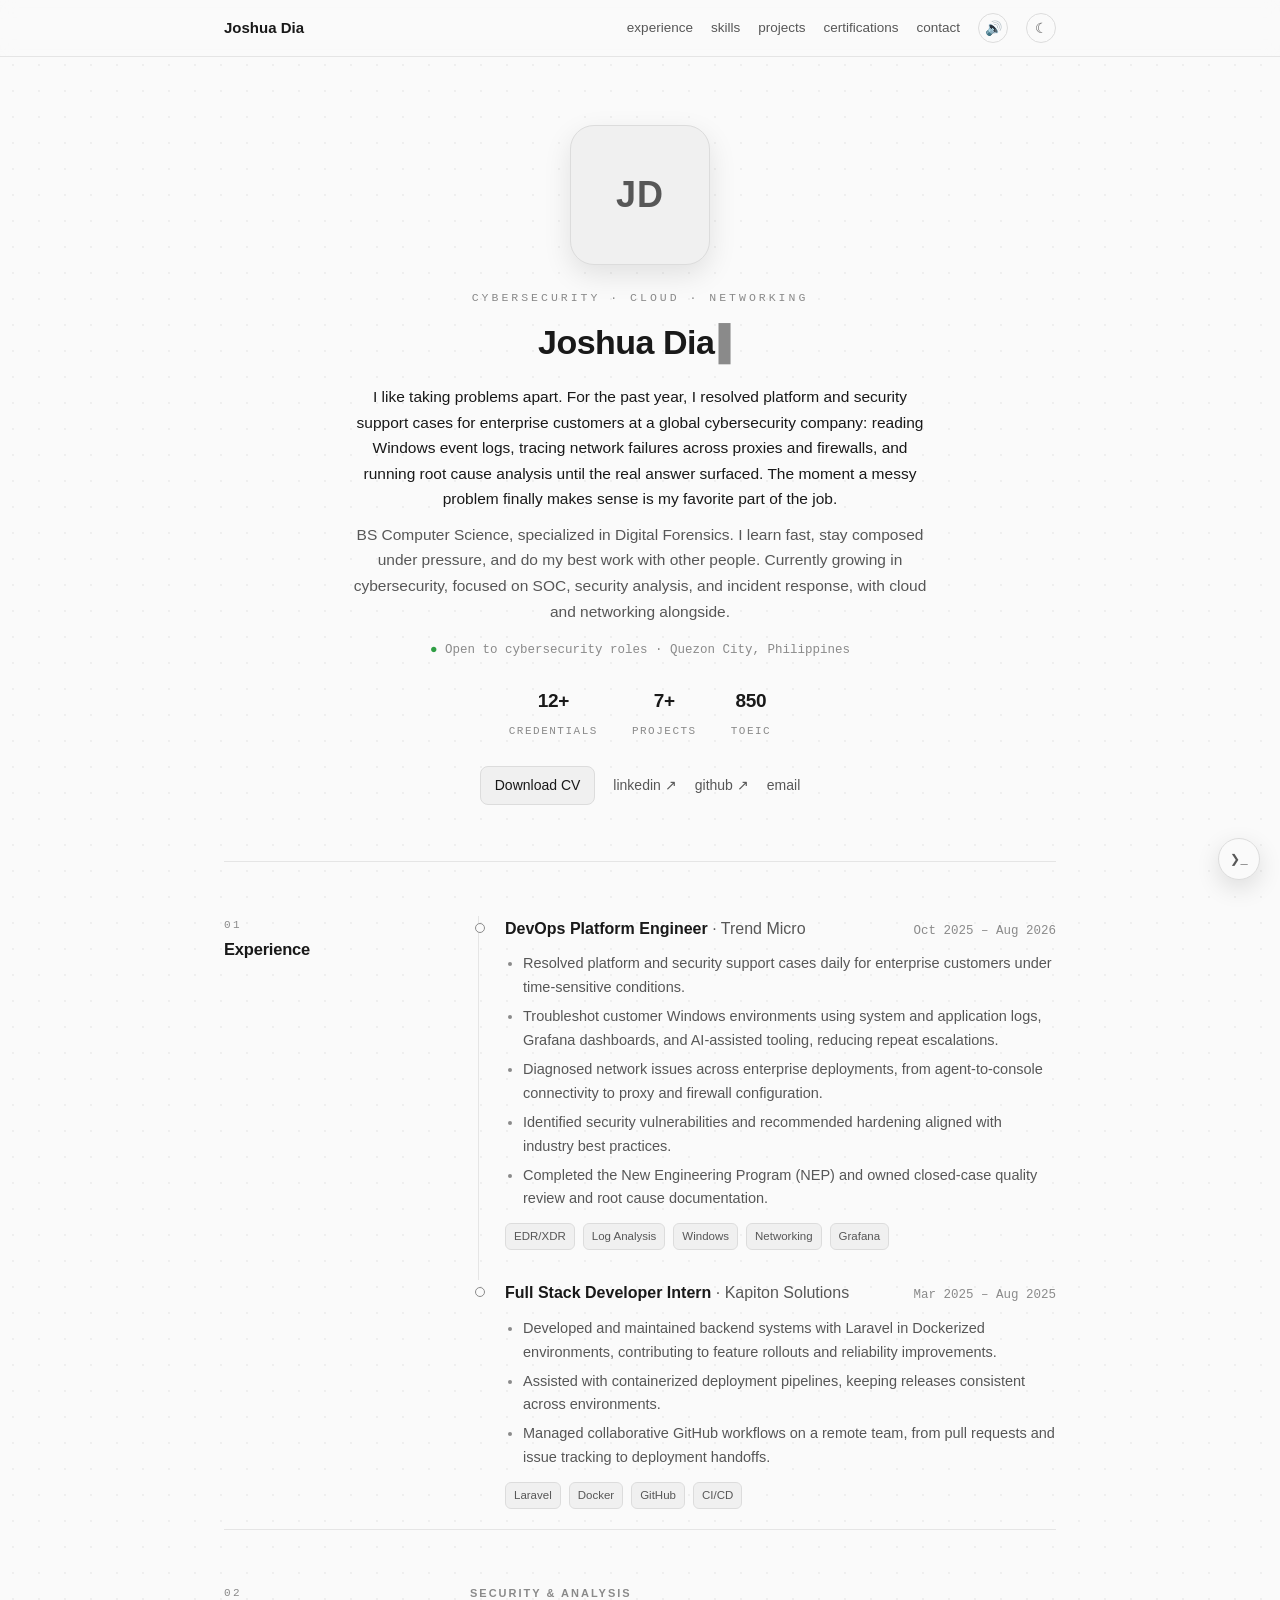
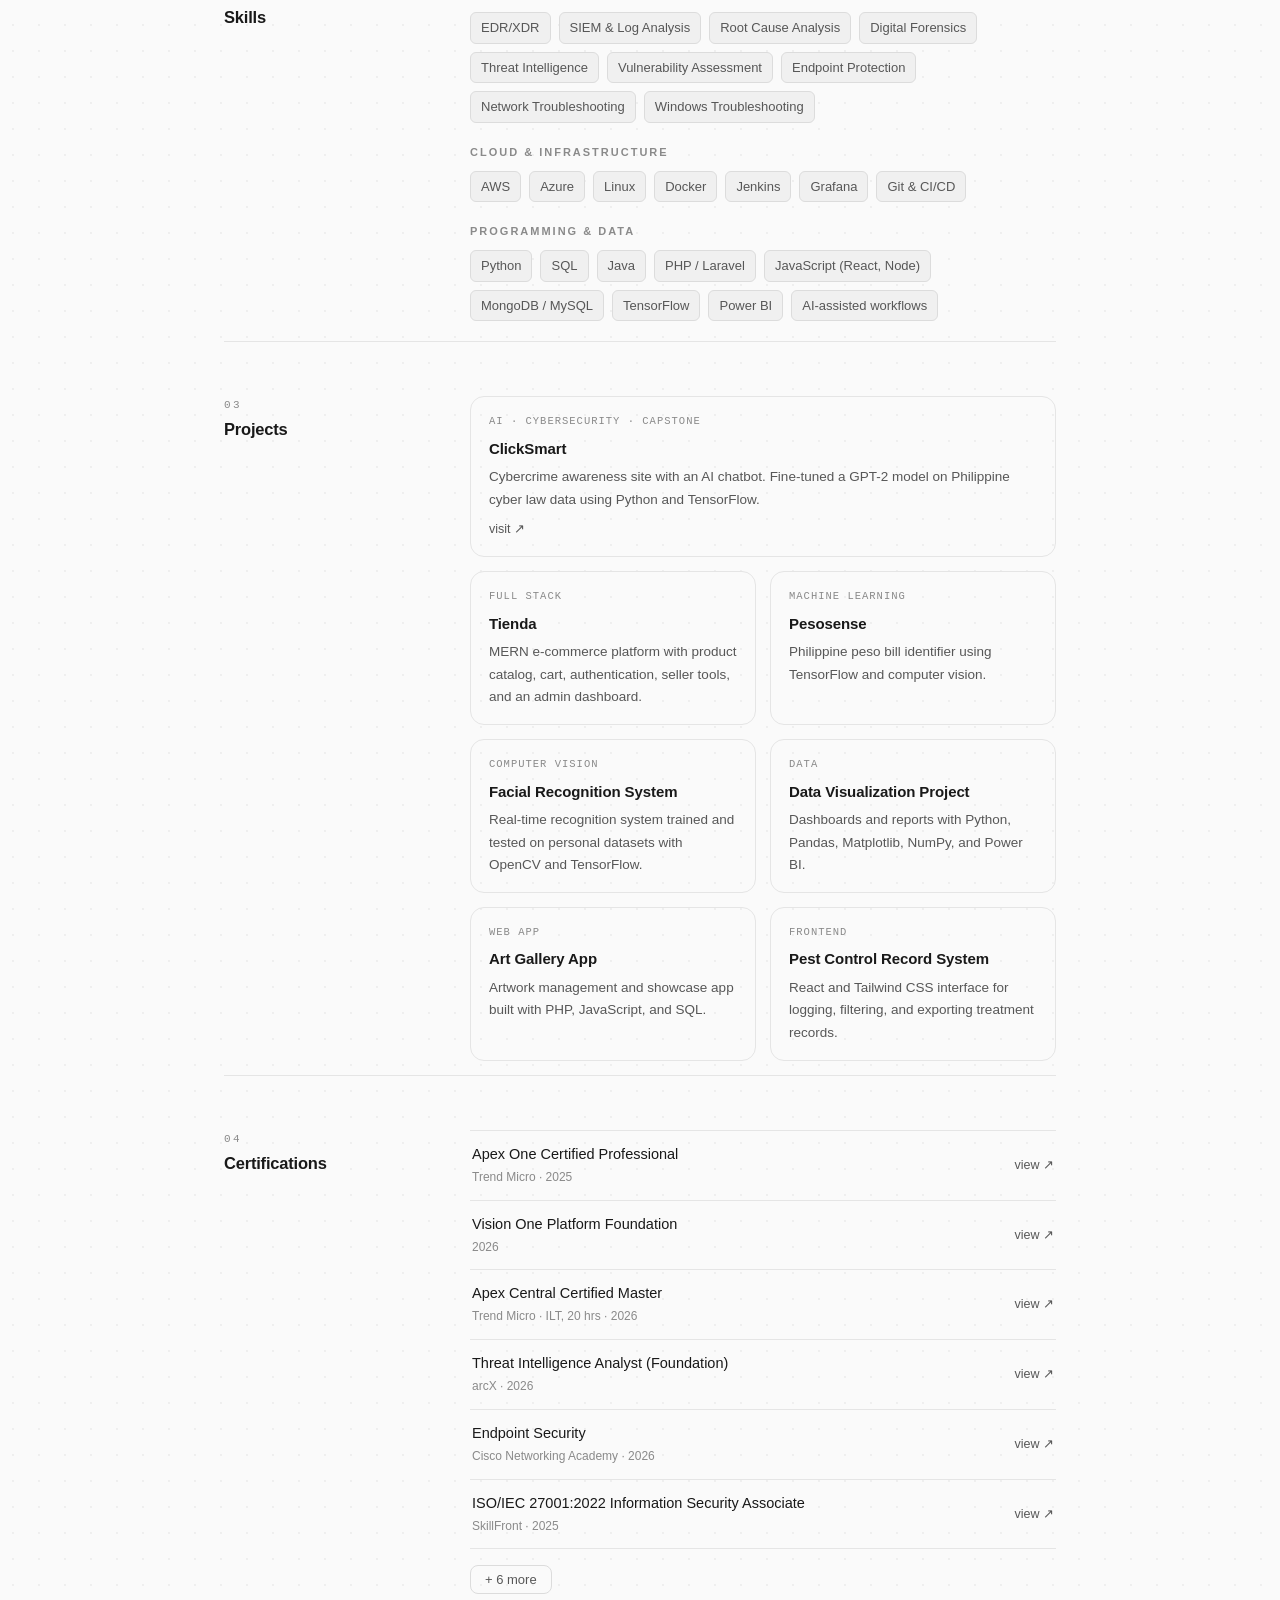
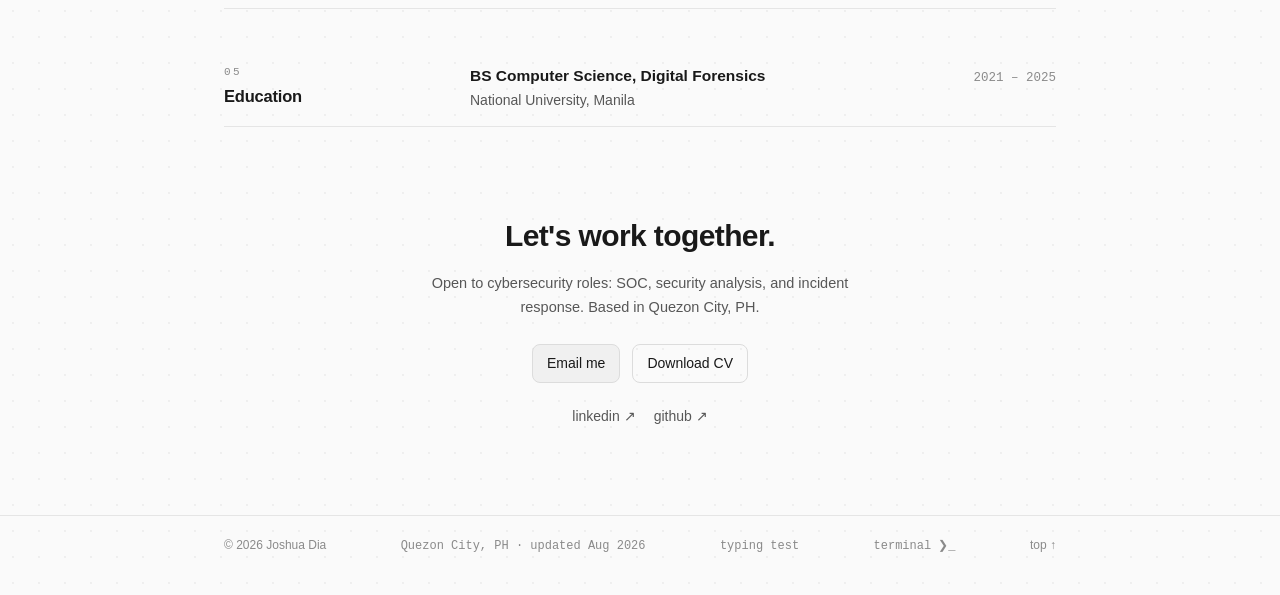
==== commit 9859b67f: "Add files via upload" ====
--- a/index.html
+++ b/index.html
@@ -6,6 +6,12 @@
   <meta name="description" content="Joshua Dia, cybersecurity professional in Metro Manila. Enterprise security support, log analysis, and root cause investigation, with a Digital Forensics background." />
   <title>Joshua Dia — Cybersecurity</title>
   <meta name="theme-color" content="#fafafa" />
+  <meta property="og:title" content="Joshua Dia — Cybersecurity" />
+  <meta property="og:description" content="Cybersecurity professional in Metro Manila: enterprise security support, log analysis, and root cause investigation, with a Digital Forensics background." />
+  <meta property="og:type" content="website" />
+  <meta property="og:url" content="https://dia-joshua-portfolio.vercel.app/" />
+  <meta property="og:image" content="https://dia-joshua-portfolio.vercel.app/NU%20Graduation%20Pictorial%20Day%205-%20-1404.JPG" />
+  <meta name="twitter:card" content="summary" />
   <link rel="icon" type="image/svg+xml" href="favicon.svg" />
 
   <script>
@@ -49,6 +55,11 @@
       transition: background 0.25s ease, color 0.25s ease;
     }
     .mono { font-family: ui-monospace, "SF Mono", "Cascadia Code", Consolas, Menlo, monospace; }
+    /* dotted texture */
+    body {
+      background-image: radial-gradient(color-mix(in srgb, var(--line) 55%, transparent) 1px, transparent 1px);
+      background-size: 26px 26px;
+    }
     /* circular theme sweep (View Transitions API) */
     ::view-transition-old(root), ::view-transition-new(root) { animation: none; mix-blend-mode: normal; }
     .wrap { max-width: 880px; margin: 0 auto; padding: 0 24px; }
@@ -266,6 +277,30 @@
       50% { box-shadow: 0 8px 24px rgba(0, 0, 0, 0.12), 0 0 0 10px var(--hover); }
     }
 
+    /* typing test */
+    .tt-overlay {
+      position: fixed; inset: 0; z-index: 40; display: none; align-items: center; justify-content: center;
+      background: color-mix(in srgb, var(--bg) 72%, transparent); backdrop-filter: blur(4px);
+    }
+    .tt-overlay.open { display: flex; }
+    .tt {
+      width: min(640px, calc(100vw - 40px)); position: relative;
+      background: var(--bg); border: 1px solid var(--chip-border); border-radius: 12px;
+      box-shadow: 0 24px 60px rgba(0, 0, 0, 0.22);
+      font-family: ui-monospace, "SF Mono", Consolas, monospace;
+    }
+    .tt-bar { display: flex; justify-content: space-between; align-items: center; padding: 8px 14px; border-bottom: 1px solid var(--line); color: var(--faint); font-size: 11.5px; }
+    .tt-bar button { background: none; border: none; color: var(--faint); cursor: pointer; font-size: 15px; font-family: inherit; line-height: 1; }
+    .tt-bar button:hover { color: var(--text); }
+    .tt-text { padding: 22px 22px 8px; font-size: 16px; line-height: 1.9; color: var(--faint); user-select: none; min-height: 96px; }
+    .tt-text span.ok { color: var(--text); }
+    .tt-text span.bad { color: var(--text); background: var(--hover); text-decoration: underline; text-decoration-color: var(--faint); }
+    .tt-text span.cur { border-left: 2px solid var(--text); margin-left: -2px; animation: blink 1.15s steps(1) infinite; }
+    .tt-stats { display: flex; gap: 22px; padding: 12px 22px 6px; color: var(--faint); font-size: 12px; }
+    .tt-stats b { color: var(--text); font-weight: 600; }
+    .tt-hint { padding: 0 22px 16px; color: var(--faint); font-size: 11px; }
+    .tt input { position: absolute; opacity: 0; pointer-events: none; }
+
     @media (max-width: 760px) {
       h1 { font-size: 28px; }
       .nav-right { gap: 12px; }
@@ -288,6 +323,7 @@
         <a href="#projects">projects</a>
         <a href="#certifications">certifications</a>
         <a href="#contact">contact</a>
+        <button class="theme-btn" id="sound-toggle" aria-label="Toggle sounds" title="Toggle sounds">🔊</button>
         <button class="theme-btn" id="theme-toggle" aria-label="Toggle dark mode" title="Toggle dark mode">☾</button>
       </div>
     </div>
@@ -535,10 +571,21 @@
     <div class="f-inner">
       <span>© 2026 Joshua Dia</span>
       <span class="mono">Quezon City, PH · updated Aug 2026</span>
+      <a href="#" id="tt-link" class="mono">typing test</a>
       <a href="#" id="term-link" class="mono">terminal ❯_</a>
       <a href="#top">top ↑</a>
     </div>
   </footer>
+
+  <div class="tt-overlay" id="tt-overlay">
+    <div class="tt" role="dialog" aria-label="Typing test">
+      <div class="tt-bar"><span>typing test · alt+t</span><button id="tt-close" aria-label="Close typing test">×</button></div>
+      <div class="tt-text" id="tt-text"></div>
+      <div class="tt-stats"><span><b id="tt-wpm">0</b> wpm</span><span><b id="tt-acc">100%</b> acc</span><span><b id="tt-time">0s</b> time</span></div>
+      <div class="tt-hint">tab restart · esc close</div>
+      <input id="tt-input" autocomplete="off" aria-label="Typing test input" />
+    </div>
+  </div>
 
   <button class="term-fab" id="term-fab" title="terminal (press `)" aria-label="Open terminal">❯_</button>
   <div class="term" id="term" role="dialog" aria-label="Portfolio terminal">
@@ -700,9 +747,12 @@
     function sWin() { beep(523, 0.09, "triangle", 0.04); beep(659, 0.09, "triangle", 0.04, 0.09); beep(784, 0.16, "triangle", 0.04, 0.18); }
 
     var soundBtn = document.getElementById("term-sound");
+    var navSoundBtn = document.getElementById("sound-toggle");
     function syncSoundBtn() {
-      soundBtn.textContent = soundOn ? "🔊" : "🔇";
-      soundBtn.title = soundOn ? "Sound on (click to mute)" : "Sound off (click to unmute)";
+      var icon = soundOn ? "🔊" : "🔇";
+      var tip = soundOn ? "Sound on (click to mute)" : "Sound off (click to unmute)";
+      soundBtn.textContent = icon; soundBtn.title = tip;
+      navSoundBtn.textContent = icon; navSoundBtn.title = tip;
     }
     function setSound(on) {
       soundOn = on;
@@ -711,6 +761,7 @@
       if (on) sEnter();
     }
     soundBtn.addEventListener("click", function () { setSound(!soundOn); termInput.focus(); });
+    navSoundBtn.addEventListener("click", function () { setSound(!soundOn); });
     syncSoundBtn();
 
     function termOpen() {
@@ -741,7 +792,7 @@
       if (e.key === "Escape") termClose();
     });
 
-    var cmdList = ["help", "whoami", "skills", "experience", "projects", "certs", "education", "contact", "goto", "cv", "linkedin", "github", "theme", "sound", "ls", "clear", "exit", "sudo hire joshua"];
+    var cmdList = ["help", "whoami", "skills", "experience", "projects", "certs", "education", "contact", "goto", "cv", "linkedin", "github", "theme", "sound", "typing test", "ls", "clear", "exit", "sudo hire joshua"];
     var ghostPool = cmdList.concat(
       sections.map(function (s) { return "goto " + s; }),
       ["who are you", "download cv", "dark mode", "are you hiring", "where are you based", "clicksmart"]
@@ -805,7 +856,7 @@
 
       if (c === "help") {
         tprint("here's what I can help with:");
-        tchips(["whoami", "skills", "experience", "projects", "certs", "education", "cv", "contact", "linkedin", "github", "theme", "sound", "clear", "exit"]);
+        tchips(["whoami", "skills", "experience", "projects", "certs", "education", "cv", "contact", "linkedin", "github", "theme", "sound", "typing test", "clear", "exit"]);
         tprint("tips: tab completes · arrows recall history · typos get auto-corrected · plain english works");
       }
       else if (c === "whoami") { tprint("Joshua Dia: cybersecurity (SOC · security analysis · incident response). BS Computer Science, Digital Forensics. Quezon City, PH."); tchips(["skills", "experience", "cv"]); }
@@ -833,6 +884,7 @@
       else if (c === "github") { window.open("https://github.com/DiaJoshua", "_blank"); tprint("opening github…"); }
       else if (c === "theme") { switchTheme(); tprint("theme switched."); }
       else if (c === "ls") tchips(sections);
+      else if (c === "typing" || c === "typing test" || c === "wpm") { ttOpen(); tprint("opening typing test… tab restarts, esc closes."); }
       else if (c === "sound" || c === "mute" || c === "unmute" || c === "sound on" || c === "sound off") {
         var on = c === "unmute" || c === "sound on" ? true : c === "mute" || c === "sound off" ? false : !soundOn;
         setSound(on);
@@ -876,6 +928,110 @@
         updateGhost();
       }
     });
+
+    /* unlock audio on first gesture (browser autoplay policy) */
+    function unlockAudio() {
+      try {
+        if (!actx) actx = new (window.AudioContext || window.webkitAudioContext)();
+        if (actx.state === "suspended") actx.resume();
+      } catch (e) {}
+      document.removeEventListener("pointerdown", unlockAudio);
+      document.removeEventListener("keydown", unlockAudio);
+    }
+    document.addEventListener("pointerdown", unlockAudio);
+    document.addEventListener("keydown", unlockAudio);
+
+    /* hover ticks on everything interactive */
+    function sHover() { beep(1500 + Math.random() * 400, 0.018, "sine", 0.008); }
+    var lastHoverEl = null, lastHoverT = 0;
+    document.addEventListener("mouseover", function (e) {
+      var el = e.target.closest && e.target.closest("a, button, .chips span, .pcard, .crow, .titem, .stats > div, .tchip, .edu");
+      if (!el || el === lastHoverEl) return;
+      lastHoverEl = el;
+      var now = Date.now();
+      if (now - lastHoverT < 60) return;
+      lastHoverT = now;
+      sHover();
+    });
+    document.addEventListener("mouseout", function (e) {
+      if (lastHoverEl && !lastHoverEl.contains(e.relatedTarget)) lastHoverEl = null;
+    });
+
+    /* typing test (alt+t, footer link, or 'typing test' in the terminal) */
+    var ttOverlay = document.getElementById("tt-overlay");
+    var ttText = document.getElementById("tt-text");
+    var ttInput = document.getElementById("tt-input");
+    var ttWpmEl = document.getElementById("tt-wpm"), ttAccEl = document.getElementById("tt-acc"), ttTimeEl = document.getElementById("tt-time");
+    var ttPhrases = [
+      "the quiet art of reading logs until the root cause has nowhere left to hide",
+      "trace the packet, check the proxy, question the firewall, trust the evidence",
+      "good security is boring on purpose and exciting only in the lab",
+      "type fast, verify faster, and never deploy on a friday afternoon",
+      "every alert has a story, most are short, some become case studies"
+    ];
+    var ttTarget = "", ttStart = 0, ttTimer = null, ttDone = false, ttTyped = 0, ttErrors = 0;
+    function ttRender(val) {
+      var html = "";
+      for (var i = 0; i < ttTarget.length; i++) {
+        var cls = "";
+        if (i < val.length) cls = val.charAt(i) === ttTarget.charAt(i) ? "ok" : "bad";
+        else if (i === val.length) cls = "cur";
+        html += "<span" + (cls ? ' class="' + cls + '"' : "") + ">" + ttTarget.charAt(i).replace(/</g, "&lt;") + "</span>";
+      }
+      ttText.innerHTML = html;
+    }
+    function ttUpdateStats(val) {
+      var secs = ttStart ? (Date.now() - ttStart) / 1000 : 0;
+      var correct = 0;
+      for (var i = 0; i < val.length; i++) if (val.charAt(i) === ttTarget.charAt(i)) correct++;
+      ttWpmEl.textContent = secs > 0 ? Math.round((correct / 5) / (secs / 60)) : 0;
+      ttAccEl.textContent = (ttTyped > 0 ? Math.max(0, Math.round(100 * (ttTyped - ttErrors) / ttTyped)) : 100) + "%";
+      ttTimeEl.textContent = Math.floor(secs) + "s";
+    }
+    function ttReset() {
+      ttTarget = ttPhrases[Math.floor(Math.random() * ttPhrases.length)];
+      ttInput.value = ""; ttStart = 0; ttDone = false; ttTyped = 0; ttErrors = 0;
+      if (ttTimer) { clearInterval(ttTimer); ttTimer = null; }
+      ttRender(""); ttUpdateStats("");
+    }
+    function ttOpen() { ttReset(); ttOverlay.classList.add("open"); ttInput.focus(); sOpen(); }
+    function ttClose() {
+      if (!ttOverlay.classList.contains("open")) return;
+      ttOverlay.classList.remove("open");
+      if (ttTimer) { clearInterval(ttTimer); ttTimer = null; }
+      sClose();
+    }
+    ttInput.addEventListener("input", function () {
+      if (ttDone) return;
+      var val = ttInput.value;
+      if (!ttStart && val.length) {
+        ttStart = Date.now();
+        ttTimer = setInterval(function () { ttUpdateStats(ttInput.value); }, 250);
+      }
+      if (val.length > ttTyped) {
+        var i = val.length - 1;
+        if (val.charAt(i) !== ttTarget.charAt(i)) { ttErrors++; beep(300, 0.03, "square", 0.015); }
+        else sKey();
+      }
+      ttTyped = Math.max(ttTyped, val.length);
+      if (val.length > ttTarget.length) { val = val.slice(0, ttTarget.length); ttInput.value = val; }
+      ttRender(val);
+      ttUpdateStats(val);
+      if (val === ttTarget) { ttDone = true; clearInterval(ttTimer); ttTimer = null; sWin(); }
+    });
+    ttInput.addEventListener("keydown", function (e) {
+      if (e.key === "Tab") { e.preventDefault(); ttReset(); ttInput.focus(); }
+      if (e.key === "Escape") ttClose();
+    });
+    document.getElementById("tt-close").addEventListener("click", ttClose);
+    document.getElementById("tt-link").addEventListener("click", function (e) { e.preventDefault(); ttOpen(); });
+    ttOverlay.addEventListener("click", function (e) { if (e.target === ttOverlay) ttClose(); else ttInput.focus(); });
+    document.addEventListener("keydown", function (e) {
+      if (e.altKey && (e.key === "t" || e.key === "j")) {
+        e.preventDefault();
+        ttOverlay.classList.contains("open") ? ttClose() : ttOpen();
+      }
+    });
   </script>
 </body>
 </html>
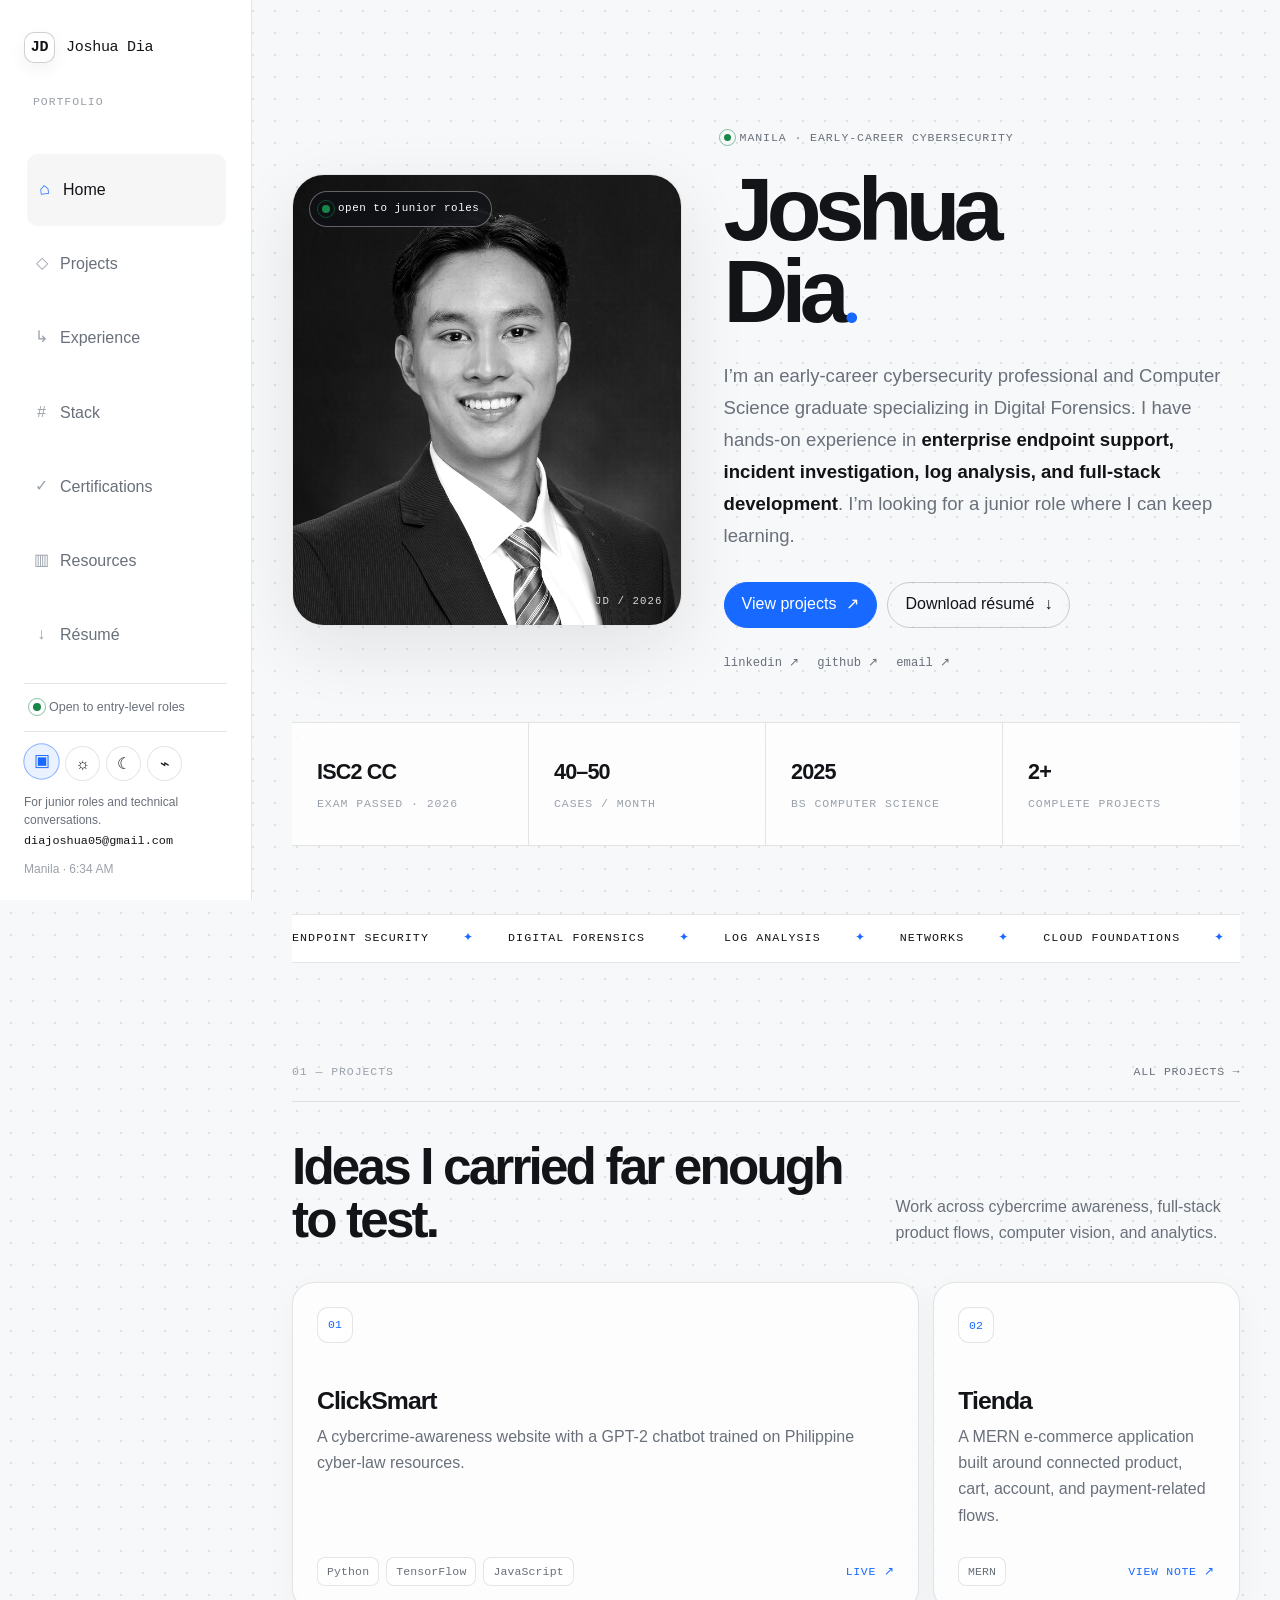
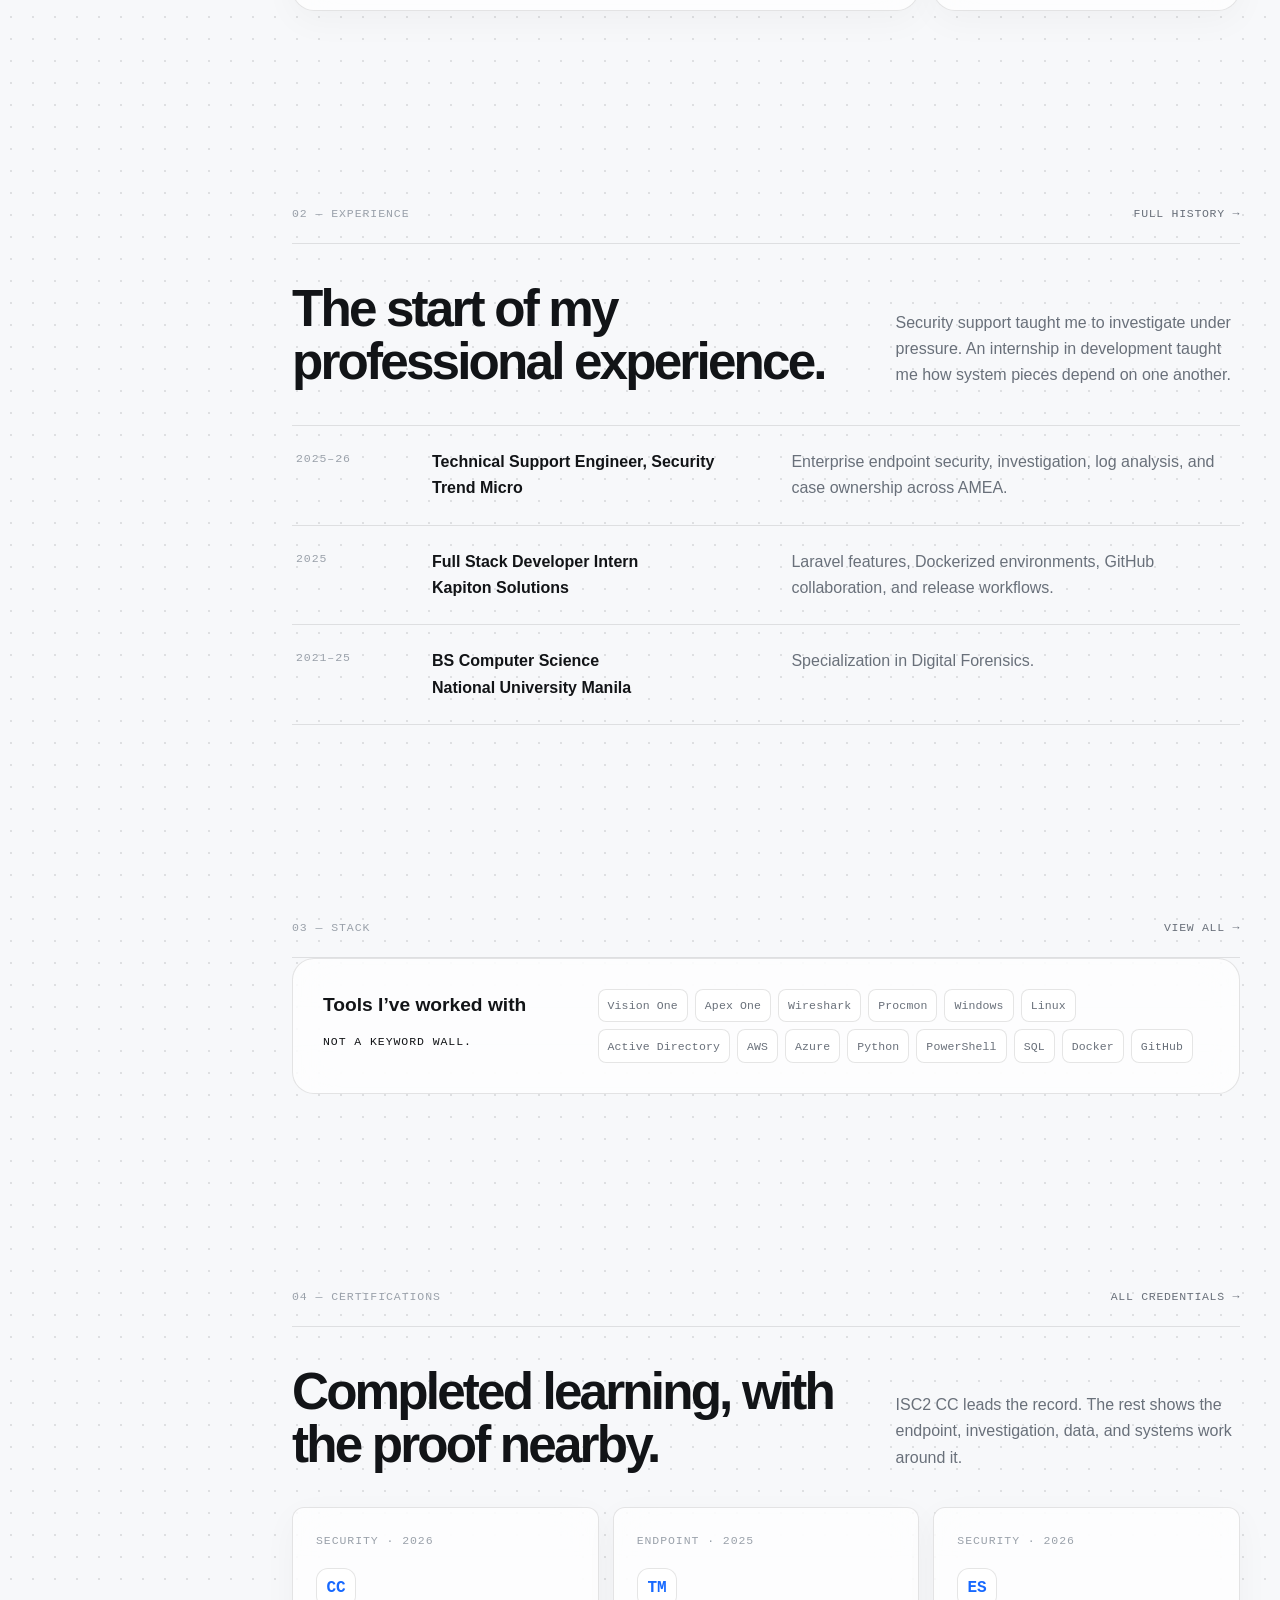
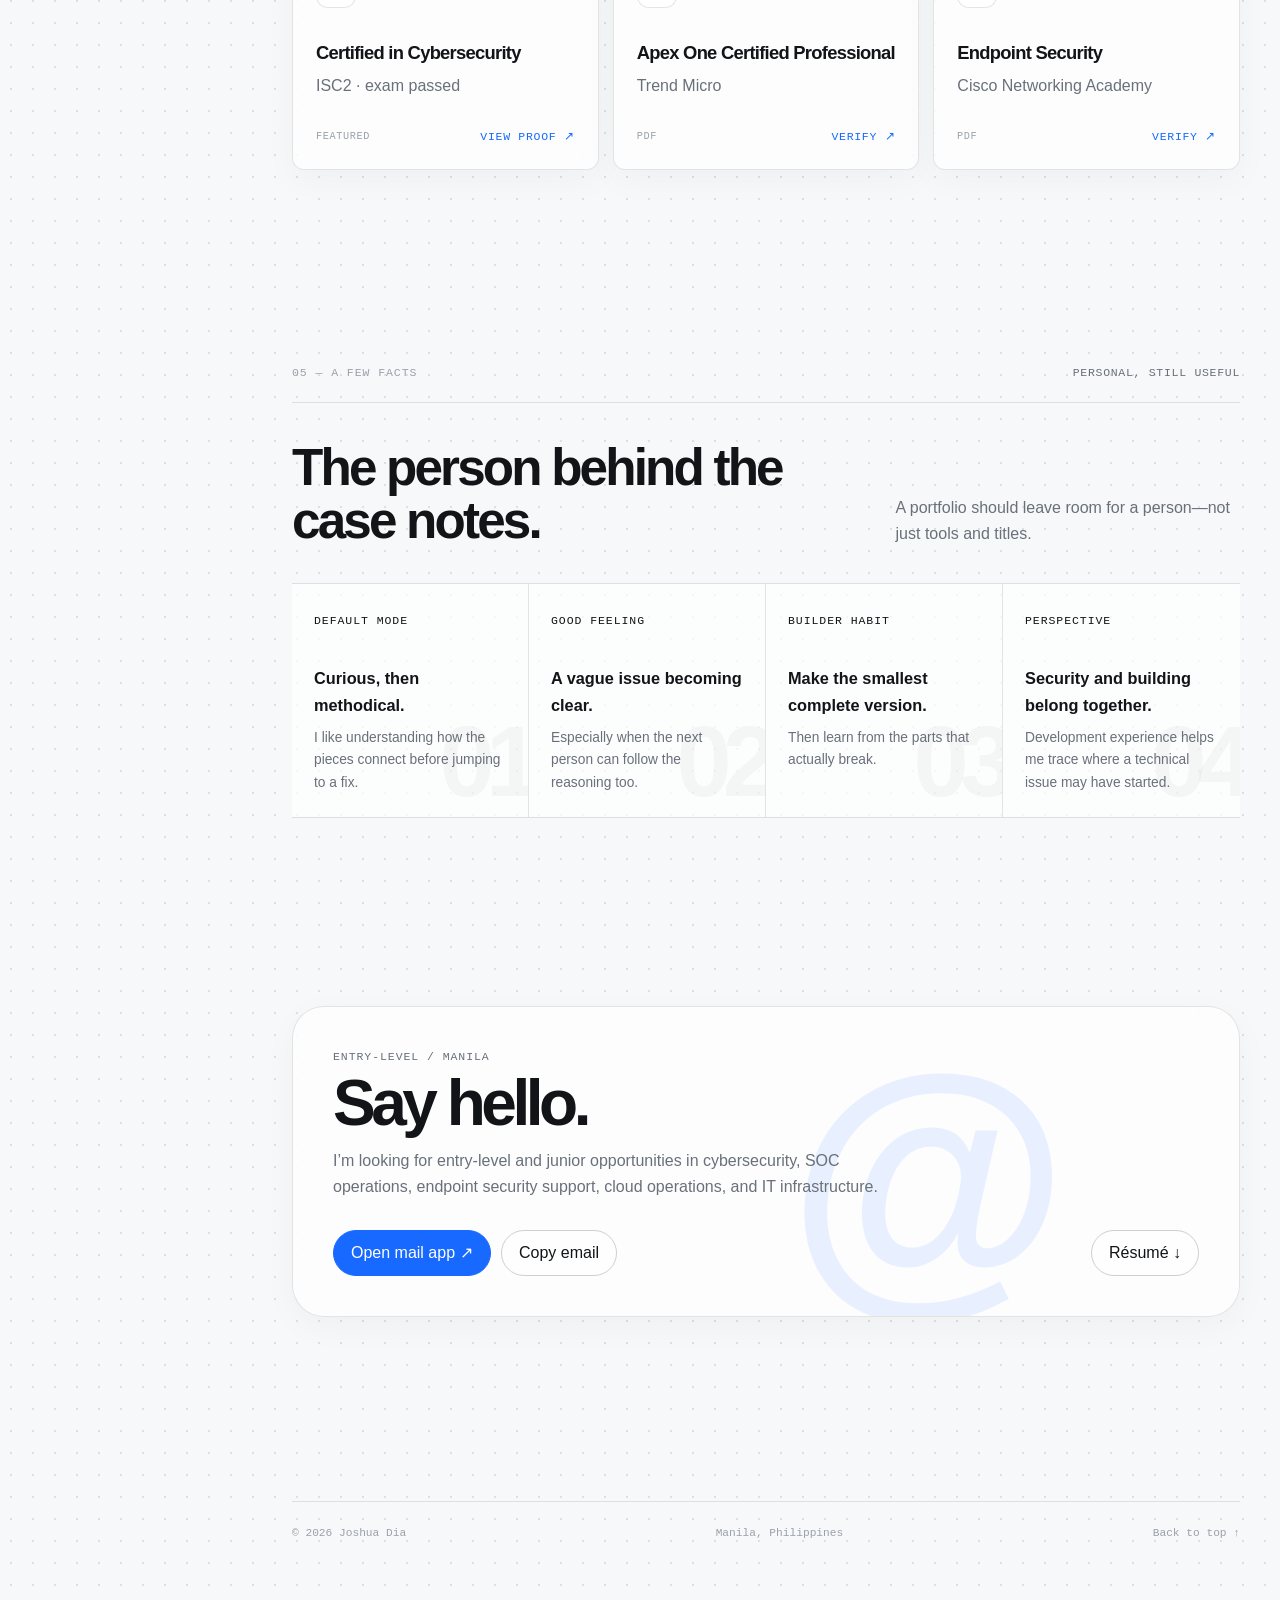
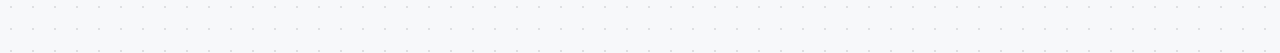
==== commit a9e833ad: "Initial commit" ====
--- a/index.html
+++ b/index.html
@@ -1,1037 +1,133 @@
 <!doctype html>
 <html lang="en">
 <head>
-  <meta charset="UTF-8" />
-  <meta name="viewport" content="width=device-width, initial-scale=1.0" />
-  <meta name="description" content="Joshua Dia, cybersecurity professional in Metro Manila. Enterprise security support, log analysis, and root cause investigation, with a Digital Forensics background." />
-  <title>Joshua Dia — Cybersecurity</title>
-  <meta name="theme-color" content="#fafafa" />
-  <meta property="og:title" content="Joshua Dia — Cybersecurity" />
-  <meta property="og:description" content="Cybersecurity professional in Metro Manila: enterprise security support, log analysis, and root cause investigation, with a Digital Forensics background." />
-  <meta property="og:type" content="website" />
-  <meta property="og:url" content="https://dia-joshua-portfolio.vercel.app/" />
-  <meta property="og:image" content="https://dia-joshua-portfolio.vercel.app/NU%20Graduation%20Pictorial%20Day%205-%20-1404.JPG" />
-  <meta name="twitter:card" content="summary" />
-  <link rel="icon" type="image/svg+xml" href="favicon.svg" />
+  <meta charset="utf-8">
+  <meta name="viewport" content="width=device-width, initial-scale=1">
+  <meta name="description" content="Joshua Dia’s early-career cybersecurity portfolio: support experience, digital forensics, systems, projects, and verified learning.">
+  <meta name="theme-color" content="#f7f8fa">
+  <meta property="og:title" content="Joshua Dia — Early-career cybersecurity portfolio">
+  <meta property="og:description" content="A personal record of Joshua Dia’s early-career experience, projects, and verified learning.">
+  <meta property="og:type" content="website">
+  <title>Joshua Dia — Early-career cybersecurity portfolio</title>
+  <link rel="icon" type="image/svg+xml" href="favicon.svg">
+  <link rel="apple-touch-icon" href="apple-touch-icon.png">
+  <link rel="manifest" href="manifest.webmanifest">
+  <script>try{const m=localStorage.getItem('jd-theme-mode')||'system';if(m==='dark'||(m==='system'&&matchMedia('(prefers-color-scheme: dark)').matches))document.documentElement.dataset.theme='dark'}catch(e){}</script>
+  <link rel="stylesheet" href="styles.css?v=20260904.3">
+  <script src="app.js?v=20260904.3" defer></script>
+</head>
+<body data-page="home">
+  <a class="skip-link" href="#content">Skip to content</a>
+  <div class="page-progress" aria-hidden="true"><span data-page-progress></span></div>
+  <div class="pointer-aura" aria-hidden="true"></div>
+  <site-rail page="home"></site-rail>
 
-  <script>
-    /* apply saved theme before paint to avoid flash */
-    try { if (localStorage.getItem("theme") === "dark") document.documentElement.setAttribute("data-theme", "dark"); } catch (e) {}
-  </script>
-
-  <style>
-    :root {
-      --bg: #fafafa;
-      --text: #191919;
-      --muted: #575757;
-      --faint: #8a8a8a;
-      --line: #e5e5e5;
-      --chip: #f0f0f0;
-      --chip-border: #dcdcdc;
-      --nav: rgba(250, 250, 250, 0.85);
-      --hover: rgba(0, 0, 0, 0.03);
-    }
-    html[data-theme="dark"] {
-      --bg: #0a0a0a;
-      --text: #e9e9e9;
-      --muted: #999999;
-      --faint: #6f6f6f;
-      --line: #1e1e1e;
-      --chip: #141414;
-      --chip-border: #282828;
-      --nav: rgba(10, 10, 10, 0.85);
-      --hover: rgba(255, 255, 255, 0.035);
-    }
-    * { margin: 0; padding: 0; box-sizing: border-box; }
-    html { scroll-behavior: smooth; }
-    body {
-      background: var(--bg);
-      color: var(--text);
-      font-family: -apple-system, BlinkMacSystemFont, "Segoe UI", Inter, Roboto, Helvetica, Arial, sans-serif;
-      font-size: 15.5px;
-      line-height: 1.65;
-      -webkit-font-smoothing: antialiased;
-      overflow-x: hidden;
-      transition: background 0.25s ease, color 0.25s ease;
-    }
-    .mono { font-family: ui-monospace, "SF Mono", "Cascadia Code", Consolas, Menlo, monospace; }
-    /* dotted texture */
-    body {
-      background-image: radial-gradient(color-mix(in srgb, var(--line) 55%, transparent) 1px, transparent 1px);
-      background-size: 26px 26px;
-    }
-    /* circular theme sweep (View Transitions API) */
-    ::view-transition-old(root), ::view-transition-new(root) { animation: none; mix-blend-mode: normal; }
-    .wrap { max-width: 880px; margin: 0 auto; padding: 0 24px; }
-    a { color: var(--text); text-decoration: none; }
-    a:hover { text-decoration: underline; text-underline-offset: 3px; }
-
-    /* reveal on scroll */
-    .reveal { opacity: 0; transform: translateY(10px); transition: opacity 0.5s ease, transform 0.5s ease; }
-    .reveal.visible { opacity: 1; transform: none; }
-    @media (prefers-reduced-motion: reduce) {
-      .reveal { opacity: 1; transform: none; transition: none; }
-      html { scroll-behavior: auto; }
-    }
-
-    /* nav */
-    nav {
-      position: sticky; top: 0; z-index: 10;
-      background: var(--nav); backdrop-filter: blur(8px);
-      border-bottom: 1px solid var(--line);
-    }
-    .nav-inner {
-      max-width: 880px; margin: 0 auto; padding: 13px 24px;
-      display: flex; align-items: center; justify-content: space-between; gap: 14px;
-    }
-    .nav-name { font-weight: 600; font-size: 15px; }
-    .nav-right { display: flex; align-items: center; gap: 18px; flex-wrap: wrap; }
-    .nav-right a { color: var(--muted); font-size: 13.5px; }
-    .nav-right a:hover { color: var(--text); }
-    .theme-btn {
-      background: none; border: 1px solid var(--chip-border); border-radius: 50%;
-      width: 30px; height: 30px; cursor: pointer; color: var(--muted);
-      font-size: 14px; line-height: 1; display: inline-flex; align-items: center; justify-content: center;
-    }
-    .theme-btn:hover { color: var(--text); border-color: var(--faint); }
-
-    /* hero */
-    header.hero { padding: 68px 0 56px; text-align: center; }
-
-    .avatar-wrap { position: relative; width: 140px; height: 140px; margin: 0 auto; }
-    .avatar, .avatar-fallback {
-      width: 140px; height: 140px; border-radius: 24px;
-      border: 1px solid var(--chip-border); background: var(--chip);
-      box-shadow: 0 10px 28px rgba(0, 0, 0, 0.10);
-      transition: transform 0.35s cubic-bezier(0.2, 0.7, 0.2, 1), box-shadow 0.35s ease;
-    }
-    html[data-theme="dark"] .avatar, html[data-theme="dark"] .avatar-fallback { box-shadow: 0 10px 28px rgba(0, 0, 0, 0.5); }
-    .avatar { object-fit: cover; object-position: center 28%; display: block; }
-    .avatar-fallback { display: none; align-items: center; justify-content: center; font-weight: 600; font-size: 36px; color: var(--muted); letter-spacing: 1px; }
-    .avatar-wrap:hover .avatar, .avatar-wrap:hover .avatar-fallback { transform: scale(1.03); box-shadow: 0 14px 36px rgba(0, 0, 0, 0.14); }
-
-    .eyebrow { margin-top: 24px; font-size: 11.5px; letter-spacing: 3px; color: var(--faint); text-transform: uppercase; }
-    h1 { font-size: 34px; font-weight: 700; letter-spacing: -0.5px; margin-top: 6px; }
-    .cursor { display: inline-block; margin-left: 4px; color: var(--faint); animation: blink 1.15s steps(1) infinite; font-weight: 400; }
-    @keyframes blink { 50% { opacity: 0; } }
-    @media (prefers-reduced-motion: reduce) { .cursor { animation: none; } }
-    .lede { margin: 14px auto 0; max-width: 580px; }
-    .sub { margin: 10px auto 0; max-width: 580px; color: var(--muted); }
-    .status { margin-top: 16px; font-size: 12.5px; color: var(--faint); }
-    .status .ok { color: #2f9e44; }
-    html[data-theme="dark"] .status .ok { color: #69db7c; }
-    .stats { display: flex; gap: 34px; margin-top: 24px; flex-wrap: wrap; justify-content: center; }
-    .stats b { display: block; font-size: 19px; font-weight: 700; letter-spacing: -0.3px; }
-    .stats span { font-size: 11px; letter-spacing: 1.5px; text-transform: uppercase; color: var(--faint); }
-    .links { margin-top: 24px; display: flex; gap: 18px; flex-wrap: wrap; align-items: center; }
-    header.hero .links { justify-content: center; }
-    .links a { color: var(--muted); font-size: 14px; }
-    .links a:hover { color: var(--text); }
-    .btn {
-      border: 1px solid var(--chip-border); border-radius: 8px;
-      padding: 7px 14px; font-size: 14px; color: var(--text) !important; background: var(--chip);
-    }
-    .btn:hover { border-color: var(--faint); text-decoration: none; }
-    .btn.ghost { background: transparent; }
-
-    /* ===== sections: label column + content column ===== */
-    section {
-      display: grid; grid-template-columns: 190px 1fr; gap: 10px 56px;
-      padding: 54px 0 14px; border-top: 1px solid var(--line);
-      scroll-margin-top: 90px;
-    }
-    .sh { position: sticky; top: 86px; align-self: start; }
-    .sh .num { display: block; font-size: 11px; letter-spacing: 2.5px; color: var(--faint); }
-    .sh h2 { font-size: 16.5px; font-weight: 650; letter-spacing: -0.2px; margin-top: 2px; }
-
-    /* experience timeline */
-    .titem { position: relative; border-left: 1px solid var(--line); margin-left: 8px; padding: 0 0 30px 26px; }
-    .titem:last-child { border-left-color: transparent; padding-bottom: 6px; }
-    .titem::before {
-      content: ""; position: absolute; left: -4.5px; top: 7px; width: 8px; height: 8px;
-      border-radius: 50%; background: var(--bg); border: 1.5px solid var(--faint);
-    }
-    .job-head { display: flex; justify-content: space-between; gap: 12px; flex-wrap: wrap; align-items: baseline; }
-    .job-head h3 { font-size: 16px; font-weight: 600; }
-    .job-head .co { color: var(--muted); font-weight: 400; }
-    .job-head .dates { font-size: 12.5px; color: var(--faint); white-space: nowrap; }
-    .titem ul { margin: 10px 0 0 18px; color: var(--muted); font-size: 14.5px; }
-    .titem li { margin-top: 5px; }
-    .titem li::marker { color: var(--faint); }
-
-    /* chips */
-    .chips { display: flex; flex-wrap: wrap; gap: 8px; }
-    .chips span {
-      background: var(--chip); border: 1px solid var(--chip-border); border-radius: 6px;
-      padding: 4px 10px; font-size: 13px; color: var(--muted);
-      transition: border-color 0.15s ease, color 0.15s ease;
-    }
-    .chips span:hover { border-color: var(--faint); color: var(--text); }
-    .chips.mini { margin-top: 12px; }
-    .chips.mini span { font-size: 11.5px; padding: 3px 8px; }
-
-    /* skills groups */
-    .sgroup { padding-bottom: 20px; }
-    .sgroup:last-child { padding-bottom: 6px; }
-    .sgroup h4 { font-size: 11px; font-weight: 600; letter-spacing: 2px; text-transform: uppercase; color: var(--faint); margin-bottom: 10px; }
-
-    /* projects grid */
-    .pgrid { display: grid; grid-template-columns: 1fr 1fr; gap: 14px; }
-    .pcard {
-      border: 1px solid var(--line); border-radius: 14px; padding: 16px 18px;
-      transition: border-color 0.2s ease, transform 0.3s ease, background 0.2s ease;
-    }
-    .pcard:hover { border-color: var(--faint); background: var(--hover); transform: translateY(-2px); }
-    .pcard.wide { grid-column: 1 / -1; }
-    .pcard .tag { display: block; font-size: 10.5px; letter-spacing: 1px; color: var(--faint); margin-bottom: 6px; }
-    .pcard h3 { font-size: 15px; font-weight: 600; letter-spacing: -0.1px; }
-    .pcard p { color: var(--muted); font-size: 13.5px; margin-top: 5px; }
-    .pcard .ext { display: inline-block; margin-top: 8px; font-size: 12.5px; color: var(--muted); }
-
-    /* certifications */
-    .crow {
-      display: flex; justify-content: space-between; align-items: center; gap: 16px;
-      padding: 12px 2px; border-bottom: 1px solid var(--line);
-    }
-    .crow:first-child { border-top: 1px solid var(--line); }
-    .cname { display: block; font-size: 14.5px; font-weight: 500; }
-    .cissuer { display: block; font-size: 12px; color: var(--faint); margin-top: 1px; }
-    .cview { font-size: 12.5px; color: var(--muted); white-space: nowrap; }
-    .hidden-block { display: none; }
-    .hidden-block.open { display: block; }
-    .more-btn {
-      margin-top: 16px; background: none; border: 1px solid var(--chip-border); border-radius: 8px;
-      color: var(--muted); font-size: 13px; padding: 6px 14px; cursor: pointer; font-family: inherit;
-    }
-    .more-btn:hover { color: var(--text); border-color: var(--faint); }
-
-    /* education */
-    .edu { display: flex; justify-content: space-between; gap: 12px; flex-wrap: wrap; align-items: baseline; }
-    .edu h3 { font-size: 15.5px; font-weight: 600; }
-    .edu p { color: var(--muted); font-size: 14px; }
-    .edu .dates { font-size: 12.5px; color: var(--faint); }
-
-    /* contact closing */
-    #contact { display: block; text-align: center; padding: 84px 0 30px; }
-    .c-title { font-size: clamp(24px, 5vw, 30px); font-weight: 700; letter-spacing: -0.6px; }
-    .c-sub { color: var(--muted); margin: 12px auto 0; max-width: 480px; font-size: 14.5px; }
-    .c-actions { margin-top: 24px; display: flex; gap: 12px; justify-content: center; flex-wrap: wrap; }
-    #contact .links { justify-content: center; margin-top: 22px; }
-
-    /* footer */
-    footer { border-top: 1px solid var(--line); margin-top: 56px; }
-    .f-inner {
-      max-width: 880px; margin: 0 auto; padding: 20px 24px 40px;
-      display: flex; justify-content: space-between; align-items: baseline; gap: 14px; flex-wrap: wrap;
-      font-size: 12px; color: var(--faint);
-    }
-    .f-inner a { color: var(--faint); }
-    .f-inner a:hover { color: var(--text); }
-
-    /* quirky: mini terminal */
-    .term-fab {
-      position: fixed; right: 20px; bottom: 20px; z-index: 30;
-      width: 42px; height: 42px; border-radius: 50%;
-      background: var(--bg); border: 1px solid var(--chip-border);
-      color: var(--muted); font-size: 12px; cursor: pointer;
-      display: flex; align-items: center; justify-content: center;
-      box-shadow: 0 8px 24px rgba(0, 0, 0, 0.12);
-      transition: transform 0.25s ease, color 0.2s ease;
-      font-family: ui-monospace, "SF Mono", Consolas, monospace;
-    }
-    .term-fab:hover { transform: translateY(-2px); color: var(--text); }
-    .term {
-      position: fixed; right: 20px; bottom: 74px; z-index: 30;
-      width: min(440px, calc(100vw - 40px)); height: 320px;
-      background: var(--bg); border: 1px solid var(--chip-border); border-radius: 12px;
-      box-shadow: 0 24px 60px rgba(0, 0, 0, 0.22);
-      display: none; flex-direction: column; overflow: hidden;
-      font-family: ui-monospace, "SF Mono", Consolas, monospace; font-size: 12.5px;
-    }
-    .term.open { display: flex; }
-    .term-bar { display: flex; justify-content: space-between; align-items: center; padding: 8px 12px; border-bottom: 1px solid var(--line); color: var(--faint); font-size: 11.5px; }
-    .term-bar button { background: none; border: none; color: var(--faint); cursor: pointer; font-size: 15px; font-family: inherit; line-height: 1; }
-    .term-bar button:hover { color: var(--text); }
-    .term-bar .bar-btns { display: flex; gap: 12px; align-items: center; }
-    #term-sound { font-size: 12px; }
-    .term-out { flex: 1; overflow-y: auto; padding: 10px 12px; color: var(--muted); white-space: pre-wrap; word-break: break-word; line-height: 1.55; }
-    .term-out .cmdline { color: var(--text); }
-    .term-out .ai-think { color: var(--faint); animation: thinkpulse 1s ease infinite; }
-    @keyframes thinkpulse { 50% { opacity: 0.3; } }
-    .term-out .tchip {
-      display: inline-block; margin: 4px 6px 2px 0; padding: 2px 9px;
-      border: 1px solid var(--chip-border); border-radius: 6px;
-      color: var(--muted); font-size: 11.5px; cursor: pointer; user-select: none;
-      transition: color 0.15s ease, border-color 0.15s ease;
-    }
-    .term-out .tchip:hover { color: var(--text); border-color: var(--faint); }
-    .term-in { display: flex; gap: 8px; padding: 9px 12px; border-top: 1px solid var(--line); align-items: center; }
-    .term-in .ps1 { color: var(--faint); }
-    .term-in .in-wrap { position: relative; flex: 1; display: flex; }
-    .term-in input { flex: 1; width: 100%; background: none; border: none; outline: none; color: var(--text); font: inherit; position: relative; z-index: 1; }
-    .term-ghost { position: absolute; inset: 0; display: flex; align-items: center; color: var(--faint); pointer-events: none; white-space: pre; overflow: hidden; }
-    .term-ghost i { font-style: normal; visibility: hidden; }
-    .term-fab.ping { animation: fabping 2.2s ease infinite; }
-    @keyframes fabping {
-      0%, 100% { box-shadow: 0 8px 24px rgba(0, 0, 0, 0.12); }
-      50% { box-shadow: 0 8px 24px rgba(0, 0, 0, 0.12), 0 0 0 10px var(--hover); }
-    }
-
-    /* typing test */
-    .tt-overlay {
-      position: fixed; inset: 0; z-index: 40; display: none; align-items: center; justify-content: center;
-      background: color-mix(in srgb, var(--bg) 72%, transparent); backdrop-filter: blur(4px);
-    }
-    .tt-overlay.open { display: flex; }
-    .tt {
-      width: min(640px, calc(100vw - 40px)); position: relative;
-      background: var(--bg); border: 1px solid var(--chip-border); border-radius: 12px;
-      box-shadow: 0 24px 60px rgba(0, 0, 0, 0.22);
-      font-family: ui-monospace, "SF Mono", Consolas, monospace;
-    }
-    .tt-bar { display: flex; justify-content: space-between; align-items: center; padding: 8px 14px; border-bottom: 1px solid var(--line); color: var(--faint); font-size: 11.5px; }
-    .tt-bar button { background: none; border: none; color: var(--faint); cursor: pointer; font-size: 15px; font-family: inherit; line-height: 1; }
-    .tt-bar button:hover { color: var(--text); }
-    .tt-text { padding: 22px 22px 8px; font-size: 16px; line-height: 1.9; color: var(--faint); user-select: none; min-height: 96px; }
-    .tt-text span.ok { color: var(--text); }
-    .tt-text span.bad { color: var(--text); background: var(--hover); text-decoration: underline; text-decoration-color: var(--faint); }
-    .tt-text span.cur { border-left: 2px solid var(--text); margin-left: -2px; animation: blink 1.15s steps(1) infinite; }
-    .tt-stats { display: flex; gap: 22px; padding: 12px 22px 6px; color: var(--faint); font-size: 12px; }
-    .tt-stats b { color: var(--text); font-weight: 600; }
-    .tt-hint { padding: 0 22px 16px; color: var(--faint); font-size: 11px; }
-    .tt input { position: absolute; opacity: 0; pointer-events: none; }
-
-    @media (max-width: 760px) {
-      h1 { font-size: 28px; }
-      .nav-right { gap: 12px; }
-      section { grid-template-columns: 1fr; gap: 18px; padding: 42px 0 10px; }
-      .sh { position: static; display: flex; align-items: baseline; gap: 10px; }
-      .sh .num { font-size: 11px; }
-      .pgrid { grid-template-columns: 1fr; }
-      .stats { gap: 24px; }
-    }
-  </style>
-</head>
-
-<body>
-  <nav>
-    <div class="nav-inner">
-      <a href="#top" class="nav-name">Joshua Dia</a>
-      <div class="nav-right">
-        <a href="#experience">experience</a>
-        <a href="#skills">skills</a>
-        <a href="#projects">projects</a>
-        <a href="#certifications">certifications</a>
-        <a href="#contact">contact</a>
-        <button class="theme-btn" id="sound-toggle" aria-label="Toggle sounds" title="Toggle sounds">🔊</button>
-        <button class="theme-btn" id="theme-toggle" aria-label="Toggle dark mode" title="Toggle dark mode">☾</button>
-      </div>
-    </div>
-  </nav>
-
-  <main class="wrap" id="top">
-
-    <header class="hero reveal visible">
-      <div class="avatar-wrap">
-        <img class="avatar" src="NU%20Graduation%20Pictorial%20Day%205-%20-1404.JPG" alt="Joshua Dia"
-             onerror="this.style.display='none'; document.getElementById('avatar-fb').style.display='flex';" />
-        <div class="avatar-fallback" id="avatar-fb">JD</div>
-      </div>
-
-      <p class="eyebrow mono">Cybersecurity · Cloud · Networking</p>
-      <h1>Joshua Dia<span class="cursor">▌</span></h1>
-
-      <p class="lede">
-        I like taking problems apart. For the past year, I resolved platform and security
-        support cases for enterprise customers at a global cybersecurity company: reading
-        Windows event logs, tracing network failures across proxies and firewalls, and running
-        root cause analysis until the real answer surfaced. The moment a messy problem finally
-        makes sense is my favorite part of the job.
-      </p>
-      <p class="sub">
-        BS Computer Science, specialized in Digital Forensics. I learn fast, stay composed
-        under pressure, and do my best work with other people. Currently growing in
-        cybersecurity, focused on SOC, security analysis, and incident response, with cloud
-        and networking alongside.
-      </p>
-
-      <p class="status mono"><span class="ok">●</span> Open to cybersecurity roles · Quezon City, Philippines</p>
-
-      <div class="stats">
-        <div><b>12+</b><span class="mono">credentials</span></div>
-        <div><b>7+</b><span class="mono">projects</span></div>
-        <div><b>850</b><span class="mono">TOEIC</span></div>
-      </div>
-
-      <div class="links">
-        <a class="btn" href="CV%20DIA%2C%20JOSHUA%20MALIKSI%20JULY%202026.pdf" download="Joshua-Dia-CV.pdf">Download CV</a>
-        <a href="https://www.linkedin.com/in/joshua-dia/" target="_blank" rel="noopener">linkedin ↗</a>
-        <a href="https://github.com/DiaJoshua" target="_blank" rel="noopener">github ↗</a>
-        <a href="mailto:diajoshua05@gmail.com">email</a>
-      </div>
-    </header>
-
-    <section id="experience" class="reveal">
-      <div class="sh"><span class="num mono">01</span><h2>Experience</h2></div>
-      <div class="sc">
-
-        <div class="titem">
-          <div class="job-head">
-            <h3>DevOps Platform Engineer <span class="co">· Trend Micro</span></h3>
-            <span class="dates mono">Oct 2025 – Aug 2026</span>
+  <main class="site-main" id="content">
+    <div class="page-shell">
+      <section class="hero" aria-labelledby="hero-title">
+        <div class="portrait-stage reveal tilt">
+          <div class="portrait-badge"><span class="status-dot" aria-hidden="true"></span>open to junior roles</div>
+          <img src="assets/joshua-dia.jpg" alt="Portrait of Joshua Dia" width="720" height="720">
+        </div>
+        <div class="hero-copy reveal">
+          <p class="eyebrow"><span class="status-dot" aria-hidden="true"></span>Manila · early-career cybersecurity</p>
+          <h1 id="hero-title">Joshua<br>Dia<em>.</em></h1>
+          <p class="hero-intro">I’m an early-career cybersecurity professional and Computer Science graduate specializing in Digital Forensics. I have hands-on experience in <strong>enterprise endpoint support, incident investigation, log analysis, and full-stack development</strong>. I’m looking for a junior role where I can keep <span data-rotating-word>learning</span>.</p>
+          <div class="hero-actions">
+            <a class="button button-primary magnetic" href="projects.html">View projects <span aria-hidden="true">↗</span></a>
+            <a class="button button-quiet magnetic" href="assets/resume/RESUME_JD_SEPT_2026.pdf" download="RESUME_JD_SEPT_2026.pdf">Download résumé <span aria-hidden="true">↓</span></a>
           </div>
-          <ul>
-            <li>Resolved platform and security support cases daily for enterprise customers under time-sensitive conditions.</li>
-            <li>Troubleshot customer Windows environments using system and application logs, Grafana dashboards, and AI-assisted tooling, reducing repeat escalations.</li>
-            <li>Diagnosed network issues across enterprise deployments, from agent-to-console connectivity to proxy and firewall configuration.</li>
-            <li>Identified security vulnerabilities and recommended hardening aligned with industry best practices.</li>
-            <li>Completed the New Engineering Program (NEP) and owned closed-case quality review and root cause documentation.</li>
-          </ul>
-          <div class="chips mini">
-            <span>EDR/XDR</span><span>Log Analysis</span><span>Windows</span><span>Networking</span><span>Grafana</span>
+          <div class="hero-links" aria-label="Social links">
+            <a href="https://www.linkedin.com/in/joshua-dia/" target="_blank" rel="noopener">linkedin ↗</a>
+            <a href="https://github.com/DiaJoshua" target="_blank" rel="noopener">github ↗</a>
+            <a href="mailto:diajoshua05@gmail.com">email ↗</a>
           </div>
         </div>
 
-        <div class="titem">
-          <div class="job-head">
-            <h3>Full Stack Developer Intern <span class="co">· Kapiton Solutions</span></h3>
-            <span class="dates mono">Mar 2025 – Aug 2025</span>
-          </div>
-          <ul>
-            <li>Developed and maintained backend systems with Laravel in Dockerized environments, contributing to feature rollouts and reliability improvements.</li>
-            <li>Assisted with containerized deployment pipelines, keeping releases consistent across environments.</li>
-            <li>Managed collaborative GitHub workflows on a remote team, from pull requests and issue tracking to deployment handoffs.</li>
-          </ul>
-          <div class="chips mini">
-            <span>Laravel</span><span>Docker</span><span>GitHub</span><span>CI/CD</span>
+        <div class="stat-strip reveal" aria-label="Quick facts">
+          <a class="stat" href="certifications.html"><strong>ISC2 CC</strong><span class="stat-label">exam passed · 2026</span></a>
+          <a class="stat" href="experience.html"><strong>40–50</strong><span class="stat-label">cases / month</span></a>
+          <a class="stat" href="experience.html"><strong>2025</strong><span class="stat-label">BS Computer Science</span></a>
+          <a class="stat" href="projects.html"><strong>2+</strong><span class="stat-label">complete projects</span></a>
+        </div>
+      </section>
+
+      <div class="ticker" aria-label="Areas of practice">
+        <div class="ticker-track">
+          <span>Endpoint security</span><span>Digital forensics</span><span>Log analysis</span><span>Networks</span><span>Cloud foundations</span><span>Clear documentation</span>
+          <span>Endpoint security</span><span>Digital forensics</span><span>Log analysis</span><span>Networks</span><span>Cloud foundations</span><span>Clear documentation</span>
+        </div>
+      </div>
+
+      <section class="section-block" aria-labelledby="projects-heading">
+        <div class="section-topline reveal"><span class="section-index">01 — projects</span><a class="section-link" href="projects.html">all projects →</a></div>
+        <div class="section-intro reveal"><h2 id="projects-heading">Ideas I carried far enough to test.</h2><p>Work across cybercrime awareness, full-stack product flows, computer vision, and analytics.</p></div>
+        <div class="project-preview-grid">
+          <article class="project-card tilt reveal">
+            <span class="card-number">01</span>
+            <h3>ClickSmart</h3>
+            <p>A cybercrime-awareness website with a GPT-2 chatbot trained on Philippine cyber-law resources.</p>
+            <footer><div class="tag-row"><span class="tag">Python</span><span class="tag">TensorFlow</span><span class="tag">JavaScript</span></div><a href="https://clicksmart-frontend.onrender.com/" target="_blank" rel="noopener">Live ↗</a></footer>
+          </article>
+          <article class="project-card tilt reveal">
+            <span class="card-number">02</span>
+            <h3>Tienda</h3>
+            <p>A MERN e-commerce application built around connected product, cart, account, and payment-related flows.</p>
+            <footer><div class="tag-row"><span class="tag">MERN</span></div><a href="projects.html#tienda">View note ↗</a></footer>
+          </article>
+        </div>
+      </section>
+
+      <section class="section-block" aria-labelledby="experience-heading">
+        <div class="section-topline reveal"><span class="section-index">02 — experience</span><a class="section-link" href="experience.html">full history →</a></div>
+        <div class="section-intro reveal"><h2 id="experience-heading">The start of my professional experience.</h2><p>Security support taught me to investigate under pressure. An internship in development taught me how system pieces depend on one another.</p></div>
+        <div class="experience-list reveal">
+          <a class="experience-row" href="experience.html#trend-micro"><span class="meta">2025–26</span><strong>Technical Support Engineer, Security<br><span class="company">Trend Micro</span></strong><p>Enterprise endpoint security, investigation, log analysis, and case ownership across AMEA.</p></a>
+          <a class="experience-row" href="experience.html#kapiton"><span class="meta">2025</span><strong>Full Stack Developer Intern<br><span class="company">Kapiton Solutions</span></strong><p>Laravel features, Dockerized environments, GitHub collaboration, and release workflows.</p></a>
+          <div class="experience-row"><span class="meta">2021–25</span><strong>BS Computer Science<br><span class="company">National University Manila</span></strong><p>Specialization in Digital Forensics.</p></div>
+        </div>
+      </section>
+
+      <section class="section-block" aria-labelledby="stack-heading">
+        <div class="section-topline reveal"><span class="section-index">03 — stack</span><a class="section-link" href="stack.html">view all →</a></div>
+        <div class="stack-preview reveal">
+          <div><h3 id="stack-heading">Tools I’ve worked with</h3><p class="meta">Not a keyword wall.</p></div>
+          <div class="tag-cloud">
+            <span class="tag">Vision One</span><span class="tag">Apex One</span><span class="tag">Wireshark</span><span class="tag">Procmon</span><span class="tag">Windows</span><span class="tag">Linux</span><span class="tag">Active Directory</span><span class="tag">AWS</span><span class="tag">Azure</span><span class="tag">Python</span><span class="tag">PowerShell</span><span class="tag">SQL</span><span class="tag">Docker</span><span class="tag">GitHub</span>
           </div>
         </div>
+      </section>
 
-      </div>
-    </section>
+      <section class="section-block" aria-labelledby="credentials-heading">
+        <div class="section-topline reveal"><span class="section-index">04 — certifications</span><a class="section-link" href="certifications.html">all credentials →</a></div>
+        <div class="section-intro reveal"><h2 id="credentials-heading">Completed learning, with the proof nearby.</h2><p>ISC2 CC leads the record. The rest shows the endpoint, investigation, data, and systems work around it.</p></div>
+        <div class="credential-preview-grid">
+          <article class="credential-card tilt reveal"><span class="credential-kicker">Security · 2026</span><span class="credential-logo">CC</span><h3>Certified in Cybersecurity</h3><p>ISC2 · exam passed</p><footer><span class="proof-state">Featured</span><a href="certifications.html#isc2-cc">View proof ↗</a></footer></article>
+          <article class="credential-card tilt reveal"><span class="credential-kicker">Endpoint · 2025</span><span class="credential-logo">TM</span><h3>Apex One Certified Professional</h3><p>Trend Micro</p><footer><span class="proof-state">PDF</span><a href="assets/certificates/apex-one-certified-professional.pdf" target="_blank" rel="noopener">Verify ↗</a></footer></article>
+          <article class="credential-card tilt reveal"><span class="credential-kicker">Security · 2026</span><span class="credential-logo">ES</span><h3>Endpoint Security</h3><p>Cisco Networking Academy</p><footer><span class="proof-state">PDF</span><a href="assets/certificates/endpoint-security-cisco.pdf" target="_blank" rel="noopener">Verify ↗</a></footer></article>
+        </div>
+      </section>
 
-    <section id="skills" class="reveal">
-      <div class="sh"><span class="num mono">02</span><h2>Skills</h2></div>
-      <div class="sc">
-        <div class="sgroup">
-          <h4>Security &amp; Analysis</h4>
-          <div class="chips">
-            <span>EDR/XDR</span><span>SIEM &amp; Log Analysis</span><span>Root Cause Analysis</span>
-            <span>Digital Forensics</span><span>Threat Intelligence</span><span>Vulnerability Assessment</span>
-            <span>Endpoint Protection</span><span>Network Troubleshooting</span><span>Windows Troubleshooting</span>
-          </div>
+      <section class="section-block" aria-labelledby="facts-heading">
+        <div class="section-topline reveal"><span class="section-index">05 — a few facts</span><span class="section-link">personal, still useful</span></div>
+        <div class="section-intro reveal"><h2 id="facts-heading">The person behind the case notes.</h2><p>A portfolio should leave room for a person—not just tools and titles.</p></div>
+        <div class="facts-row reveal">
+          <div class="fact-cell" data-index="01"><span class="small-label">Default mode</span><strong>Curious, then methodical.</strong><p>I like understanding how the pieces connect before jumping to a fix.</p></div>
+          <div class="fact-cell" data-index="02"><span class="small-label">Good feeling</span><strong>A vague issue becoming clear.</strong><p>Especially when the next person can follow the reasoning too.</p></div>
+          <div class="fact-cell" data-index="03"><span class="small-label">Builder habit</span><strong>Make the smallest complete version.</strong><p>Then learn from the parts that actually break.</p></div>
+          <div class="fact-cell" data-index="04"><span class="small-label">Perspective</span><strong>Security and building belong together.</strong><p>Development experience helps me trace where a technical issue may have started.</p></div>
         </div>
-        <div class="sgroup">
-          <h4>Cloud &amp; Infrastructure</h4>
-          <div class="chips">
-            <span>AWS</span><span>Azure</span><span>Linux</span><span>Docker</span>
-            <span>Jenkins</span><span>Grafana</span><span>Git &amp; CI/CD</span>
-          </div>
+      </section>
+
+      <section class="section-block" id="contact" aria-labelledby="contact-heading">
+        <div class="contact-panel reveal">
+          <div><p class="small-label">Entry-level / Manila</p><h2 id="contact-heading">Say hello.</h2><p>I’m looking for entry-level and junior opportunities in cybersecurity, SOC operations, endpoint security support, cloud operations, and IT infrastructure.</p><div class="contact-actions"><a class="button button-primary magnetic" href="mailto:diajoshua05@gmail.com">Open mail app ↗</a><button class="button button-quiet magnetic" type="button" data-copy-email>Copy email</button></div></div>
+          <a class="button button-quiet" href="assets/resume/RESUME_JD_SEPT_2026.pdf" download="RESUME_JD_SEPT_2026.pdf">Résumé ↓</a>
         </div>
-        <div class="sgroup">
-          <h4>Programming &amp; Data</h4>
-          <div class="chips">
-            <span>Python</span><span>SQL</span><span>Java</span><span>PHP / Laravel</span>
-            <span>JavaScript (React, Node)</span><span>MongoDB / MySQL</span><span>TensorFlow</span>
-            <span>Power BI</span><span>AI-assisted workflows</span>
-          </div>
-        </div>
-      </div>
-    </section>
+      </section>
 
-    <section id="projects" class="reveal">
-      <div class="sh"><span class="num mono">03</span><h2>Projects</h2></div>
-      <div class="sc">
-        <div class="pgrid">
-          <div class="pcard wide">
-            <span class="tag mono">AI · CYBERSECURITY · CAPSTONE</span>
-            <h3>ClickSmart</h3>
-            <p>Cybercrime awareness site with an AI chatbot. Fine-tuned a GPT-2 model on Philippine cyber law data using Python and TensorFlow.</p>
-            <a class="ext" href="https://clicksmart-frontend.onrender.com/" target="_blank" rel="noopener">visit ↗</a>
-          </div>
-          <div class="pcard">
-            <span class="tag mono">FULL STACK</span>
-            <h3>Tienda</h3>
-            <p>MERN e-commerce platform with product catalog, cart, authentication, seller tools, and an admin dashboard.</p>
-          </div>
-          <div class="pcard">
-            <span class="tag mono">MACHINE LEARNING</span>
-            <h3>Pesosense</h3>
-            <p>Philippine peso bill identifier using TensorFlow and computer vision.</p>
-          </div>
-          <div class="pcard">
-            <span class="tag mono">COMPUTER VISION</span>
-            <h3>Facial Recognition System</h3>
-            <p>Real-time recognition system trained and tested on personal datasets with OpenCV and TensorFlow.</p>
-          </div>
-          <div class="pcard">
-            <span class="tag mono">DATA</span>
-            <h3>Data Visualization Project</h3>
-            <p>Dashboards and reports with Python, Pandas, Matplotlib, NumPy, and Power BI.</p>
-          </div>
-          <div class="pcard">
-            <span class="tag mono">WEB APP</span>
-            <h3>Art Gallery App</h3>
-            <p>Artwork management and showcase app built with PHP, JavaScript, and SQL.</p>
-          </div>
-          <div class="pcard">
-            <span class="tag mono">FRONTEND</span>
-            <h3>Pest Control Record System</h3>
-            <p>React and Tailwind CSS interface for logging, filtering, and exporting treatment records.</p>
-          </div>
-        </div>
-      </div>
-    </section>
-
-    <section id="certifications" class="reveal">
-      <div class="sh"><span class="num mono">04</span><h2>Certifications</h2></div>
-      <div class="sc">
-        <div class="crow">
-          <div><span class="cname">Apex One Certified Professional</span><span class="cissuer">Trend Micro · 2025</span></div>
-          <a class="cview" href="16_5_480302_1764595581__LEGACY%20%20Certified%20Professional%20Certificate%20-%20Apex%20One.pdf" target="_blank">view ↗</a>
-        </div>
-        <div class="crow">
-          <div><span class="cname">Vision One Platform Foundation</span><span class="cissuer">2026</span></div>
-          <a class="cview" href="lp_154_144_480302_1773567469_2026%20STANDARD%20Achievement%20-%20Foundation%20-%20Generic.pdf" target="_blank">view ↗</a>
-        </div>
-        <div class="crow">
-          <div><span class="cname">Apex Central Certified Master</span><span class="cissuer">Trend Micro · ILT, 20 hrs · 2026</span></div>
-          <a class="cview" href="Apex%20Central_772_12_480302_1772186417__LEGACY%20%20Certificate%20of%20Attendance%20-%20ILT.pdf" target="_blank">view ↗</a>
-        </div>
-        <div class="crow">
-          <div><span class="cname">Threat Intelligence Analyst (Foundation)</span><span class="cissuer">arcX · 2026</span></div>
-          <a class="cview" href="certificate.pdf" target="_blank">view ↗</a>
-        </div>
-        <div class="crow">
-          <div><span class="cname">Endpoint Security</span><span class="cissuer">Cisco Networking Academy · 2026</span></div>
-          <a class="cview" href="EndpointSecurityUpdate20260210-32-hgm5dc.pdf" target="_blank">view ↗</a>
-        </div>
-        <div class="crow">
-          <div><span class="cname">ISO/IEC 27001:2022 Information Security Associate</span><span class="cissuer">SkillFront · 2025</span></div>
-          <a class="cview" href="SkillFront-INFORMATION%20SECURITY%20ASSOCIATE%20SKILLFRONT.pdf" target="_blank">view ↗</a>
-        </div>
-        <div class="hidden-block" id="more-certs">
-          <div class="crow">
-            <div><span class="cname">Trend Micro Capture the Flag</span><span class="cissuer">Trend Micro · 2024</span></div>
-            <a class="cview" href="joshua_dia_uctf_certificate_20240930085210.pdf" target="_blank">view ↗</a>
-          </div>
-          <div class="crow">
-            <div><span class="cname">IBM Cloud Essentials V3</span><span class="cissuer">IBM · 2025</span></div>
-            <a class="cview" href="https://courses.cognitiveclass.ai/certificates/8cbb07f6b1794ca5b2fe99677e1b2f5f" target="_blank" rel="noopener">verify ↗</a>
-          </div>
-          <div class="crow">
-            <div><span class="cname">Data Analytics on AWS</span><span class="cissuer">AWS / Coursera</span></div>
-            <a class="cview" href="https://coursera.org/verify/SVXM97I0PYIB" target="_blank" rel="noopener">verify ↗</a>
-          </div>
-          <div class="crow">
-            <div><span class="cname">Intermediate SQL</span><span class="cissuer">DataCamp · 2025</span></div>
-            <a class="cview" href="Intermediate%20SQL-Cert.pdf" target="_blank">view ↗</a>
-          </div>
-          <div class="crow">
-            <div><span class="cname">Certified Lean Six Sigma White Belt</span><span class="cissuer">SkillFront · 2025</span></div>
-            <a class="cview" href="SkillFront-LEAN%20SIX%20SIGMA%20SKILLFRONT.pdf" target="_blank">view ↗</a>
-          </div>
-          <div class="crow">
-            <div><span class="cname">TOEIC 850</span><span class="cissuer">English proficiency</span></div>
-          </div>
-        </div>
-        <button class="more-btn" data-block="more-certs">+ 6 more</button>
-      </div>
-    </section>
-
-    <section id="education" class="reveal">
-      <div class="sh"><span class="num mono">05</span><h2>Education</h2></div>
-      <div class="sc">
-        <div class="edu">
-          <div>
-            <h3>BS Computer Science, Digital Forensics</h3>
-            <p>National University, Manila</p>
-          </div>
-          <span class="dates mono">2021 – 2025</span>
-        </div>
-      </div>
-    </section>
-
-    <section id="contact" class="reveal">
-      <h2 class="c-title">Let's work together.</h2>
-      <p class="c-sub">Open to cybersecurity roles: SOC, security analysis, and incident response. Based in Quezon City, PH.</p>
-      <div class="c-actions">
-        <a class="btn" href="mailto:diajoshua05@gmail.com">Email me</a>
-        <a class="btn ghost" href="CV%20DIA%2C%20JOSHUA%20MALIKSI%20JULY%202026.pdf" download="Joshua-Dia-CV.pdf">Download CV</a>
-      </div>
-      <div class="links">
-        <a href="https://www.linkedin.com/in/joshua-dia/" target="_blank" rel="noopener">linkedin ↗</a>
-        <a href="https://github.com/DiaJoshua" target="_blank" rel="noopener">github ↗</a>
-      </div>
-    </section>
-
+      <footer class="site-footer"><span>© <span data-year></span> Joshua Dia</span><span>Manila, Philippines</span><a href="#content">Back to top ↑</a></footer>
+    </div>
   </main>
-
-  <footer>
-    <div class="f-inner">
-      <span>© 2026 Joshua Dia</span>
-      <span class="mono">Quezon City, PH · updated Aug 2026</span>
-      <a href="#" id="tt-link" class="mono">typing test</a>
-      <a href="#" id="term-link" class="mono">terminal ❯_</a>
-      <a href="#top">top ↑</a>
-    </div>
-  </footer>
-
-  <div class="tt-overlay" id="tt-overlay">
-    <div class="tt" role="dialog" aria-label="Typing test">
-      <div class="tt-bar"><span>typing test · alt+t</span><button id="tt-close" aria-label="Close typing test">×</button></div>
-      <div class="tt-text" id="tt-text"></div>
-      <div class="tt-stats"><span><b id="tt-wpm">0</b> wpm</span><span><b id="tt-acc">100%</b> acc</span><span><b id="tt-time">0s</b> time</span></div>
-      <div class="tt-hint">tab restart · esc close</div>
-      <input id="tt-input" autocomplete="off" aria-label="Typing test input" />
-    </div>
-  </div>
-
-  <button class="term-fab" id="term-fab" title="terminal (press `)" aria-label="Open terminal">❯_</button>
-  <div class="term" id="term" role="dialog" aria-label="Portfolio terminal">
-    <div class="term-bar"><span>guest@joshua-dia:~</span><span class="bar-btns"><button id="term-sound" aria-label="Toggle sound" title="Toggle sound">🔊</button><button id="term-close" aria-label="Close terminal">×</button></span></div>
-    <div class="term-out" id="term-out"></div>
-    <div class="term-in"><span class="ps1">❯</span><span class="in-wrap"><span class="term-ghost" id="term-ghost"></span><input id="term-input" type="text" autocomplete="off" spellcheck="false" aria-label="Terminal input" /></span></div>
-  </div>
-
-  <script>
-    /* theme toggle — circular sweep from the button, spinning icon, soft tick */
-    var toggleBtn = document.getElementById("theme-toggle");
-    function syncIcon() {
-      var dark = document.documentElement.getAttribute("data-theme") === "dark";
-      toggleBtn.textContent = dark ? "☀" : "☾";
-    }
-    function switchTheme() {
-      var goingDark = document.documentElement.getAttribute("data-theme") !== "dark";
-      var rect = toggleBtn.getBoundingClientRect();
-      var x = rect.left + rect.width / 2 || window.innerWidth - 40;
-      var y = rect.top + rect.height / 2 || 34;
-      var apply = function () {
-        if (goingDark) document.documentElement.setAttribute("data-theme", "dark");
-        else document.documentElement.removeAttribute("data-theme");
-        syncIcon();
-      };
-      try { localStorage.setItem("theme", goingDark ? "dark" : "light"); } catch (e) {}
-      beep(goingDark ? 392 : 587, 0.07, "triangle", 0.03);
-      toggleBtn.animate(
-        [{ transform: "rotate(0deg) scale(1)" }, { transform: "rotate(180deg) scale(1.2)" }, { transform: "rotate(360deg) scale(1)" }],
-        { duration: 450, easing: "ease-in-out" }
-      );
-      if (document.startViewTransition && !window.matchMedia("(prefers-reduced-motion: reduce)").matches) {
-        var r = Math.hypot(Math.max(x, window.innerWidth - x), Math.max(y, window.innerHeight - y));
-        var vt = document.startViewTransition(apply);
-        vt.ready.then(function () {
-          document.documentElement.animate(
-            { clipPath: ["circle(0px at " + x + "px " + y + "px)", "circle(" + r + "px at " + x + "px " + y + "px)"] },
-            { duration: 560, easing: "cubic-bezier(0.2, 0.7, 0.2, 1)", pseudoElement: "::view-transition-new(root)" }
-          );
-        }).catch(function () {});
-      } else {
-        apply();
-      }
-    }
-    toggleBtn.addEventListener("click", switchTheme);
-    syncIcon();
-
-    /* show more toggle */
-    document.querySelectorAll(".more-btn").forEach(function (btn) {
-      btn.addEventListener("click", function () {
-        var target = document.getElementById(btn.getAttribute("data-block"));
-        var open = target.classList.toggle("open");
-        if (!btn.dataset.label) btn.dataset.label = btn.textContent;
-        btn.textContent = open ? "show less" : btn.dataset.label;
-      });
-    });
-
-    /* reveal on scroll */
-    var observer = new IntersectionObserver(function (entries) {
-      entries.forEach(function (entry) {
-        if (entry.isIntersecting) { entry.target.classList.add("visible"); observer.unobserve(entry.target); }
-      });
-    }, { threshold: 0.08 });
-    document.querySelectorAll(".reveal").forEach(function (el) { observer.observe(el); });
-
-    /* quirky: mini terminal (button, footer link, or press `) */
-    var term = document.getElementById("term");
-    var termOut = document.getElementById("term-out");
-    var termInput = document.getElementById("term-input");
-    var termGhost = document.getElementById("term-ghost");
-    var termFab = document.getElementById("term-fab");
-    var termHist = [], histIdx = 0;
-    var sections = ["experience", "skills", "projects", "certifications", "education", "contact"];
-
-    /* AI-style output: thinking dots, then streamed typing */
-    var tq = [], typing = false, curIv = null, curDiv = null, curTxt = "";
-    function renderNow(node) { termOut.appendChild(node); termOut.scrollTop = termOut.scrollHeight; }
-    function makeChips(list) {
-      var box = document.createElement("div");
-      list.forEach(function (cc) {
-        var s = document.createElement("span");
-        s.className = "tchip"; s.textContent = cc;
-        s.addEventListener("click", function () { runCmd(cc); termInput.focus(); });
-        box.appendChild(s);
-      });
-      return box;
-    }
-    function processQueue() {
-      if (typing || !tq.length) return;
-      var item = tq.shift();
-      if (item.chips) { renderNow(makeChips(item.chips)); processQueue(); return; }
-      if (window.matchMedia("(prefers-reduced-motion: reduce)").matches) {
-        var d = document.createElement("div"); d.textContent = item.text; renderNow(d); processQueue(); return;
-      }
-      typing = true;
-      curDiv = document.createElement("div");
-      curTxt = item.text;
-      curDiv.className = "ai-think";
-      curDiv.textContent = "· · ·";
-      renderNow(curDiv);
-      setTimeout(function () {
-        if (!typing || !curDiv) return; /* flushed meanwhile */
-        curDiv.className = "";
-        curDiv.textContent = "";
-        var i = 0;
-        curIv = setInterval(function () {
-          i += 2;
-          curDiv.textContent = curTxt.slice(0, i);
-          termOut.scrollTop = termOut.scrollHeight;
-          if (i >= curTxt.length) { clearInterval(curIv); curIv = null; typing = false; curDiv = null; processQueue(); }
-        }, 13);
-      }, 340);
-    }
-    function flushTyping() {
-      if (curIv) clearInterval(curIv);
-      if (typing && curDiv) { curDiv.className = ""; curDiv.textContent = curTxt; }
-      curIv = null; typing = false; curDiv = null;
-      while (tq.length) {
-        var it = tq.shift();
-        if (it.chips) renderNow(makeChips(it.chips));
-        else { var d2 = document.createElement("div"); d2.textContent = it.text; renderNow(d2); }
-      }
-    }
-    function tprint(text, isCmd) {
-      if (isCmd) {
-        var div = document.createElement("div");
-        div.className = "cmdline";
-        div.textContent = "❯ " + text;
-        renderNow(div);
-      } else {
-        tq.push({ text: text });
-        processQueue();
-      }
-    }
-    /* terminal sounds (Web Audio, no files) — toggleable */
-    var soundOn = true;
-    try { soundOn = localStorage.getItem("termSound") !== "off"; } catch (e) {}
-    var actx = null;
-    function beep(freq, dur, type, vol, delay) {
-      if (!soundOn) return;
-      try {
-        if (!actx) actx = new (window.AudioContext || window.webkitAudioContext)();
-        if (actx.state === "suspended") actx.resume();
-        var t = actx.currentTime + (delay || 0);
-        var o = actx.createOscillator(), g = actx.createGain();
-        o.type = type || "square";
-        o.frequency.setValueAtTime(freq, t);
-        g.gain.setValueAtTime(vol || 0.03, t);
-        g.gain.exponentialRampToValueAtTime(0.0001, t + (dur || 0.05));
-        o.connect(g); g.connect(actx.destination);
-        o.start(t); o.stop(t + (dur || 0.05) + 0.02);
-      } catch (e) {}
-    }
-    function sKey() { beep(900 + Math.random() * 300, 0.03, "square", 0.012); }
-    function sEnter() { beep(620, 0.05, "square", 0.025); beep(920, 0.06, "square", 0.025, 0.05); }
-    function sError() { beep(170, 0.12, "sawtooth", 0.035); }
-    function sOpen() { beep(440, 0.06, "triangle", 0.03); beep(660, 0.08, "triangle", 0.03, 0.06); }
-    function sClose() { beep(660, 0.06, "triangle", 0.03); beep(440, 0.08, "triangle", 0.03, 0.06); }
-    function sWin() { beep(523, 0.09, "triangle", 0.04); beep(659, 0.09, "triangle", 0.04, 0.09); beep(784, 0.16, "triangle", 0.04, 0.18); }
-
-    var soundBtn = document.getElementById("term-sound");
-    var navSoundBtn = document.getElementById("sound-toggle");
-    function syncSoundBtn() {
-      var icon = soundOn ? "🔊" : "🔇";
-      var tip = soundOn ? "Sound on (click to mute)" : "Sound off (click to unmute)";
-      soundBtn.textContent = icon; soundBtn.title = tip;
-      navSoundBtn.textContent = icon; navSoundBtn.title = tip;
-    }
-    function setSound(on) {
-      soundOn = on;
-      try { localStorage.setItem("termSound", on ? "on" : "off"); } catch (e) {}
-      syncSoundBtn();
-      if (on) sEnter();
-    }
-    soundBtn.addEventListener("click", function () { setSound(!soundOn); termInput.focus(); });
-    navSoundBtn.addEventListener("click", function () { setSound(!soundOn); });
-    syncSoundBtn();
-
-    function termOpen() {
-      if (term.classList.contains("open")) { termInput.focus(); return; }
-      term.classList.add("open");
-      termInput.focus();
-      sOpen();
-      termFab.classList.remove("ping");
-      try { localStorage.setItem("termSeen", "1"); } catch (e) {}
-      if (!termOut.childNodes.length) {
-        tprint("Hi! I'm Joshua's portfolio. Ask me anything about him, or type 'help'.");
-      }
-    }
-    function termClose() {
-      if (!term.classList.contains("open")) return;
-      term.classList.remove("open");
-      sClose();
-    }
-
-    termFab.addEventListener("click", function () {
-      term.classList.contains("open") ? termClose() : termOpen();
-    });
-    try { if (localStorage.getItem("termSeen") !== "1") termFab.classList.add("ping"); } catch (e) {}
-    document.getElementById("term-close").addEventListener("click", termClose);
-    document.getElementById("term-link").addEventListener("click", function (e) { e.preventDefault(); termOpen(); });
-    document.addEventListener("keydown", function (e) {
-      if (e.key === "`" && document.activeElement !== termInput) { e.preventDefault(); termOpen(); }
-      if (e.key === "Escape") termClose();
-    });
-
-    var cmdList = ["help", "whoami", "skills", "experience", "projects", "certs", "education", "contact", "goto", "cv", "linkedin", "github", "theme", "sound", "typing test", "ls", "clear", "exit", "sudo hire joshua"];
-    var ghostPool = cmdList.concat(
-      sections.map(function (s) { return "goto " + s; }),
-      ["who are you", "download cv", "dark mode", "are you hiring", "where are you based", "clicksmart"]
-    );
-    function currentSuggestion() {
-      var v = termInput.value.toLowerCase();
-      if (!v) return "";
-      for (var i = 0; i < ghostPool.length; i++) {
-        if (ghostPool[i].indexOf(v) === 0 && ghostPool[i] !== v) return ghostPool[i];
-      }
-      return "";
-    }
-    function updateGhost() {
-      var v = termInput.value, s = currentSuggestion();
-      if (s) termGhost.innerHTML = "<i>" + v.replace(/</g, "&lt;") + "</i>" + s.slice(v.length);
-      else termGhost.textContent = "";
-    }
-    termInput.addEventListener("input", updateGhost);
-
-    function tchips(list) { tq.push({ chips: list }); processQueue(); }
-    function lev(a, b) {
-      var m = [], i, j;
-      for (i = 0; i <= b.length; i++) m[i] = [i];
-      for (j = 0; j <= a.length; j++) m[0][j] = j;
-      for (i = 1; i <= b.length; i++)
-        for (j = 1; j <= a.length; j++)
-          m[i][j] = Math.min(m[i - 1][j] + 1, m[i][j - 1] + 1, m[i - 1][j - 1] + (b.charAt(i - 1) === a.charAt(j - 1) ? 0 : 1));
-      return m[b.length][a.length];
-    }
-    function scrollToSection(s) {
-      var el = document.getElementById(s);
-      if (el) el.scrollIntoView({ behavior: "smooth" });
-    }
-
-    function runCmd(raw) {
-      var cmd = raw.trim();
-      if (!cmd) return;
-      flushTyping();
-      tprint(cmd, true);
-      var c = cmd.toLowerCase().replace(/\s+/g, " ").replace(/["']/g, "").replace(/[?!.]+$/, "");
-
-      /* plain english understanding */
-      if (/^(hi|hello|hey|yo|sup|kumusta)\b/.test(c)) { tprint("Hey! Ask me anything, or try:"); tchips(["whoami", "skills", "projects", "cv"]); return; }
-      if (c.indexOf("thank") > -1) { tprint("Anytime. diajoshua05@gmail.com if you want to talk."); return; }
-      if (c === "sudo hire joshua" || c === "hire joshua") { sWin(); tprint("[sudo] access granted ✓ expect a fast reply: diajoshua05@gmail.com"); return; }
-      if (/(hire|job|opening|vacancy|recruit)/.test(c)) { sWin(); tprint("Good instinct. Joshua is open to cybersecurity roles: SOC, security analysis, incident response.\nemail: diajoshua05@gmail.com"); tchips(["cv", "contact", "linkedin"]); return; }
-      if (/clicksmart/.test(c)) { window.open("https://clicksmart-frontend.onrender.com/", "_blank"); tprint("ClickSmart: AI chatbot for cybercrime awareness, GPT-2 fine-tuned on Philippine cyber law. opening…"); return; }
-      if (/(where|location|based|live)/.test(c) && !/^(goto|open|show|go to)/.test(c)) { tprint("Quezon City, Philippines. Hybrid or remote both work."); return; }
-      if (/(available|start|when can)/.test(c)) { tprint("Available now. Open to SOC, security analysis, and incident response roles."); tchips(["cv", "contact"]); return; }
-      if (/how (long|many years)|years of/.test(c)) { tprint("1 year of enterprise security support at Trend Micro, plus a full stack internship and a Digital Forensics degree."); return; }
-      if (/(aws|azure|cloud)/.test(c) && c !== "skills") { scrollToSection("skills"); tprint("Cloud: AWS and Azure fundamentals, Docker, Jenkins, Grafana, Linux."); return; }
-      if (/view.?source|built (this|with)|how.*made/.test(c)) { tprint("Hand-built. One HTML file, no frameworks. Ctrl+U to peek."); return; }
-      if (/social/.test(c)) { tprint("Find Joshua here:"); tchips(["linkedin", "github"]); return; }
-      if (/who are you|about (you|joshua)|tell me about/.test(c)) c = "whoami";
-      else if (/resume|download/.test(c)) c = "cv";
-      else if (/mail|reach|in touch|message/.test(c)) c = "contact";
-      else if (/degree|study|school|university/.test(c)) c = "education";
-      else if (/trend micro|last job|previous (job|role)/.test(c)) c = "experience";
-      else if (/dark ?mode|light ?mode|switch theme/.test(c)) c = "theme";
-      else if (/what can you do|command|menu|^\?$/.test(c)) c = "help";
-
-      if (c === "help") {
-        tprint("here's what I can help with:");
-        tchips(["whoami", "skills", "experience", "projects", "certs", "education", "cv", "contact", "linkedin", "github", "theme", "sound", "typing test", "clear", "exit"]);
-        tprint("tips: tab completes · arrows recall history · typos get auto-corrected · plain english works");
-      }
-      else if (c === "whoami") { tprint("Joshua Dia: cybersecurity (SOC · security analysis · incident response). BS Computer Science, Digital Forensics. Quezon City, PH."); tchips(["skills", "experience", "cv"]); }
-      else if (c === "skills") { scrollToSection("skills"); tprint("→ skills: EDR/XDR · SIEM & log analysis · root cause analysis · digital forensics · networking · AWS · Azure · Linux · Docker · Python · SQL"); }
-      else if (c === "experience" || c === "work") { scrollToSection("experience"); tprint("→ experience: Trend Micro (DevOps Platform Engineer, Oct 2025 to Aug 2026) · Kapiton Solutions (Full Stack Developer Intern, 2025)"); tchips(["projects", "certs", "cv"]); }
-      else if (c === "projects") { scrollToSection("projects"); tprint("→ projects: ClickSmart (AI cybercrime awareness), Tienda, Pesosense, +4 more"); }
-      else if (c === "certs" || c === "certifications") { scrollToSection("certifications"); tprint("→ 12 credentials: Apex One Certified Professional, Vision One Foundation, arcX Threat Intel, Cisco Endpoint Security, ISO 27001, and more"); tchips(["cv", "contact"]); }
-      else if (c === "education") { scrollToSection("education"); tprint("→ BS Computer Science, Digital Forensics. National University, Manila (2021 to 2025)"); }
-      else if (c === "contact") { scrollToSection("contact"); tprint("diajoshua05@gmail.com · open to cybersecurity roles"); tchips(["linkedin", "github", "cv"]); }
-      else if (/^(goto|open|show|go to) /.test(c)) {
-        var s = c.replace(/^(goto|open|show|go to) /, "").trim();
-        if (s === "certs") s = "certifications";
-        var hits = sections.filter(function (x) { return x.indexOf(s) === 0; });
-        if (hits.length === 1) { scrollToSection(hits[0]); tprint("→ " + hits[0]); }
-        else { tprint("sections:"); tchips(sections); }
-      }
-      else if (c === "cv") {
-        var a = document.createElement("a");
-        a.href = "CV%20DIA%2C%20JOSHUA%20MALIKSI%20JULY%202026.pdf";
-        a.download = "Joshua-Dia-CV.pdf";
-        document.body.appendChild(a); a.click(); a.remove();
-        tprint("downloading cv…");
-      }
-      else if (c === "linkedin") { window.open("https://www.linkedin.com/in/joshua-dia/", "_blank"); tprint("opening linkedin…"); }
-      else if (c === "github") { window.open("https://github.com/DiaJoshua", "_blank"); tprint("opening github…"); }
-      else if (c === "theme") { switchTheme(); tprint("theme switched."); }
-      else if (c === "ls") tchips(sections);
-      else if (c === "typing" || c === "typing test" || c === "wpm") { ttOpen(); tprint("opening typing test… tab restarts, esc closes."); }
-      else if (c === "sound" || c === "mute" || c === "unmute" || c === "sound on" || c === "sound off") {
-        var on = c === "unmute" || c === "sound on" ? true : c === "mute" || c === "sound off" ? false : !soundOn;
-        setSound(on);
-        tprint("sound: " + (on ? "on" : "off"));
-      }
-      else if (c === "clear" || c === "cls") termOut.innerHTML = "";
-      else if (c === "exit" || c === "quit" || c === "bye") termClose();
-      else {
-        /* fuzzy auto-correct */
-        var best = null, bd = 3;
-        cmdList.forEach(function (k) { var d = lev(c, k); if (d < bd) { bd = d; best = k; } });
-        if (best && best !== c && bd <= 2 && c.length > 1) {
-          tprint("(assuming you meant '" + best + "')");
-          runCmd(best);
-        } else {
-          sError();
-          tprint("hmm, I don't know '" + cmd + "'. root cause: probably a typo. try:");
-          tchips(["help", "whoami", "skills", "projects", "cv"]);
-        }
-      }
-    }
-    termInput.addEventListener("keydown", function (e) {
-      if (e.key === "Enter") {
-        sEnter();
-        var v = termInput.value;
-        if (v.trim()) { termHist.push(v); histIdx = termHist.length; }
-        termInput.value = "";
-        updateGhost();
-        runCmd(v);
-      } else if (e.key === "Tab" || (e.key === "ArrowRight" && termInput.selectionStart === termInput.value.length)) {
-        var sug = currentSuggestion();
-        if (sug) { e.preventDefault(); termInput.value = sug; updateGhost(); }
-        else if (e.key === "Tab") e.preventDefault();
-      } else if (e.key.length === 1 && !e.ctrlKey && !e.metaKey && !e.altKey) {
-        sKey();
-      } else if (e.key === "ArrowUp") {
-        if (termHist.length && histIdx > 0) { histIdx--; termInput.value = termHist[histIdx]; updateGhost(); e.preventDefault(); }
-      } else if (e.key === "ArrowDown") {
-        if (histIdx < termHist.length - 1) { histIdx++; termInput.value = termHist[histIdx]; }
-        else { histIdx = termHist.length; termInput.value = ""; }
-        updateGhost();
-      }
-    });
-
-    /* unlock audio on first gesture (browser autoplay policy) */
-    function unlockAudio() {
-      try {
-        if (!actx) actx = new (window.AudioContext || window.webkitAudioContext)();
-        if (actx.state === "suspended") actx.resume();
-      } catch (e) {}
-      document.removeEventListener("pointerdown", unlockAudio);
-      document.removeEventListener("keydown", unlockAudio);
-    }
-    document.addEventListener("pointerdown", unlockAudio);
-    document.addEventListener("keydown", unlockAudio);
-
-    /* hover ticks on everything interactive */
-    function sHover() { beep(1500 + Math.random() * 400, 0.018, "sine", 0.008); }
-    var lastHoverEl = null, lastHoverT = 0;
-    document.addEventListener("mouseover", function (e) {
-      var el = e.target.closest && e.target.closest("a, button, .chips span, .pcard, .crow, .titem, .stats > div, .tchip, .edu");
-      if (!el || el === lastHoverEl) return;
-      lastHoverEl = el;
-      var now = Date.now();
-      if (now - lastHoverT < 60) return;
-      lastHoverT = now;
-      sHover();
-    });
-    document.addEventListener("mouseout", function (e) {
-      if (lastHoverEl && !lastHoverEl.contains(e.relatedTarget)) lastHoverEl = null;
-    });
-
-    /* typing test (alt+t, footer link, or 'typing test' in the terminal) */
-    var ttOverlay = document.getElementById("tt-overlay");
-    var ttText = document.getElementById("tt-text");
-    var ttInput = document.getElementById("tt-input");
-    var ttWpmEl = document.getElementById("tt-wpm"), ttAccEl = document.getElementById("tt-acc"), ttTimeEl = document.getElementById("tt-time");
-    var ttPhrases = [
-      "the quiet art of reading logs until the root cause has nowhere left to hide",
-      "trace the packet, check the proxy, question the firewall, trust the evidence",
-      "good security is boring on purpose and exciting only in the lab",
-      "type fast, verify faster, and never deploy on a friday afternoon",
-      "every alert has a story, most are short, some become case studies"
-    ];
-    var ttTarget = "", ttStart = 0, ttTimer = null, ttDone = false, ttTyped = 0, ttErrors = 0;
-    function ttRender(val) {
-      var html = "";
-      for (var i = 0; i < ttTarget.length; i++) {
-        var cls = "";
-        if (i < val.length) cls = val.charAt(i) === ttTarget.charAt(i) ? "ok" : "bad";
-        else if (i === val.length) cls = "cur";
-        html += "<span" + (cls ? ' class="' + cls + '"' : "") + ">" + ttTarget.charAt(i).replace(/</g, "&lt;") + "</span>";
-      }
-      ttText.innerHTML = html;
-    }
-    function ttUpdateStats(val) {
-      var secs = ttStart ? (Date.now() - ttStart) / 1000 : 0;
-      var correct = 0;
-      for (var i = 0; i < val.length; i++) if (val.charAt(i) === ttTarget.charAt(i)) correct++;
-      ttWpmEl.textContent = secs > 0 ? Math.round((correct / 5) / (secs / 60)) : 0;
-      ttAccEl.textContent = (ttTyped > 0 ? Math.max(0, Math.round(100 * (ttTyped - ttErrors) / ttTyped)) : 100) + "%";
-      ttTimeEl.textContent = Math.floor(secs) + "s";
-    }
-    function ttReset() {
-      ttTarget = ttPhrases[Math.floor(Math.random() * ttPhrases.length)];
-      ttInput.value = ""; ttStart = 0; ttDone = false; ttTyped = 0; ttErrors = 0;
-      if (ttTimer) { clearInterval(ttTimer); ttTimer = null; }
-      ttRender(""); ttUpdateStats("");
-    }
-    function ttOpen() { ttReset(); ttOverlay.classList.add("open"); ttInput.focus(); sOpen(); }
-    function ttClose() {
-      if (!ttOverlay.classList.contains("open")) return;
-      ttOverlay.classList.remove("open");
-      if (ttTimer) { clearInterval(ttTimer); ttTimer = null; }
-      sClose();
-    }
-    ttInput.addEventListener("input", function () {
-      if (ttDone) return;
-      var val = ttInput.value;
-      if (!ttStart && val.length) {
-        ttStart = Date.now();
-        ttTimer = setInterval(function () { ttUpdateStats(ttInput.value); }, 250);
-      }
-      if (val.length > ttTyped) {
-        var i = val.length - 1;
-        if (val.charAt(i) !== ttTarget.charAt(i)) { ttErrors++; beep(300, 0.03, "square", 0.015); }
-        else sKey();
-      }
-      ttTyped = Math.max(ttTyped, val.length);
-      if (val.length > ttTarget.length) { val = val.slice(0, ttTarget.length); ttInput.value = val; }
-      ttRender(val);
-      ttUpdateStats(val);
-      if (val === ttTarget) { ttDone = true; clearInterval(ttTimer); ttTimer = null; sWin(); }
-    });
-    ttInput.addEventListener("keydown", function (e) {
-      if (e.key === "Tab") { e.preventDefault(); ttReset(); ttInput.focus(); }
-      if (e.key === "Escape") ttClose();
-    });
-    document.getElementById("tt-close").addEventListener("click", ttClose);
-    document.getElementById("tt-link").addEventListener("click", function (e) { e.preventDefault(); ttOpen(); });
-    ttOverlay.addEventListener("click", function (e) { if (e.target === ttOverlay) ttClose(); else ttInput.focus(); });
-    document.addEventListener("keydown", function (e) {
-      if (e.altKey && (e.key === "t" || e.key === "j")) {
-        e.preventDefault();
-        ttOverlay.classList.contains("open") ? ttClose() : ttOpen();
-      }
-    });
-  </script>
 </body>
 </html>
--- a/styles.css
+++ b/styles.css
@@ -0,0 +1,1619 @@
+:root {
+  color-scheme: light;
+  --paper: #f7f8fa;
+  --paper-solid: #ffffff;
+  --ink: #121417;
+  --muted: #69707a;
+  --faint: #9aa1aa;
+  --line: rgba(18, 20, 23, 0.11);
+  --line-strong: rgba(18, 20, 23, 0.2);
+  --glass: rgba(255, 255, 255, 0.7);
+  --glass-heavy: rgba(255, 255, 255, 0.9);
+  --soft: rgba(18, 20, 23, 0.035);
+  --accent: #1769ff;
+  --accent-soft: rgba(23, 105, 255, 0.09);
+  --good: #168649;
+  --shadow: 0 22px 70px rgba(15, 18, 22, 0.09);
+  --rail: 252px;
+  --content: 980px;
+  --radius-sm: 12px;
+  --radius: 22px;
+  --radius-lg: 32px;
+  --ease: cubic-bezier(.2, .8, .2, 1);
+  --theme-x: 32px;
+  --theme-y: calc(100vh - 100px);
+}
+
+html[data-theme="dark"] {
+  color-scheme: dark;
+  --paper: #090b0e;
+  --paper-solid: #0e1115;
+  --ink: #f4f6f8;
+  --muted: #9da5af;
+  --faint: #6c747f;
+  --line: rgba(255, 255, 255, 0.1);
+  --line-strong: rgba(255, 255, 255, 0.19);
+  --glass: rgba(14, 17, 21, 0.72);
+  --glass-heavy: rgba(14, 17, 21, 0.92);
+  --soft: rgba(255, 255, 255, 0.045);
+  --accent: #66a3ff;
+  --accent-soft: rgba(102, 163, 255, 0.12);
+  --good: #5dd78f;
+  --shadow: 0 24px 80px rgba(0, 0, 0, 0.42);
+}
+
+@view-transition { navigation: auto; }
+
+::view-transition-old(root) {
+  animation: page-out 180ms ease both;
+}
+
+::view-transition-new(root) {
+  animation: page-in 420ms var(--ease) both;
+}
+
+html.theme-transitioning::view-transition-old(root),
+html.theme-transitioning::view-transition-new(root) {
+  animation: none;
+  mix-blend-mode: normal;
+}
+
+html.theme-transitioning::view-transition-new(root) {
+  z-index: 9999;
+  animation: theme-reveal 680ms var(--ease) both;
+}
+
+@keyframes page-out {
+  to { opacity: 0; transform: translateY(-8px) scale(.995); }
+}
+
+@keyframes page-in {
+  from { opacity: 0; transform: translateY(12px); }
+}
+
+@keyframes theme-reveal {
+  from { clip-path: circle(0 at var(--theme-x) var(--theme-y)); }
+  to { clip-path: circle(150vmax at var(--theme-x) var(--theme-y)); }
+}
+
+* { box-sizing: border-box; }
+
+site-rail { display: contents; }
+
+html {
+  scroll-behavior: smooth;
+  background: var(--paper);
+  text-rendering: optimizeLegibility;
+}
+
+body {
+  margin: 0;
+  min-width: 320px;
+  background:
+    radial-gradient(circle, var(--line) 1px, transparent 1.2px) 0 0 / 22px 22px,
+    var(--paper);
+  color: var(--ink);
+  font-family: -apple-system, BlinkMacSystemFont, "Segoe UI", Helvetica, Arial, sans-serif;
+  font-size: 16px;
+  line-height: 1.65;
+  transition: color 250ms ease, background-color 250ms ease;
+}
+
+body::before {
+  content: "";
+  position: fixed;
+  inset: 0;
+  z-index: -1;
+  pointer-events: none;
+  background: var(--paper);
+  mask-image: linear-gradient(to bottom, transparent 0, #000 10%, #000 88%, transparent 100%);
+  opacity: .9;
+}
+
+body.is-locked { overflow: hidden; }
+
+a { color: inherit; text-decoration: none; }
+button, input { font: inherit; }
+button { color: inherit; }
+img { display: block; max-width: 100%; }
+::selection { color: white; background: var(--accent); }
+
+.skip-link {
+  position: fixed;
+  left: 16px;
+  top: 12px;
+  z-index: 10000;
+  padding: 10px 14px;
+  border-radius: 10px;
+  background: var(--ink);
+  color: var(--paper);
+  transform: translateY(-150%);
+  transition: transform 180ms ease;
+}
+
+.skip-link:focus { transform: translateY(0); }
+
+.page-progress {
+  position: fixed;
+  inset: 0 0 auto var(--rail);
+  z-index: 1200;
+  height: 2px;
+  background: transparent;
+  pointer-events: none;
+}
+
+.page-progress span {
+  display: block;
+  width: 100%;
+  height: 100%;
+  transform: scaleX(0);
+  transform-origin: left;
+  background: var(--accent);
+  transition: transform 80ms linear;
+}
+
+.pointer-aura {
+  --x: 50vw;
+  --y: 50vh;
+  position: fixed;
+  z-index: 9000;
+  left: var(--x);
+  top: var(--y);
+  width: 120px;
+  height: 120px;
+  border-radius: 50%;
+  pointer-events: none;
+  transform: translate(-50%, -50%);
+  background: rgba(23, 105, 255, .08);
+  filter: blur(28px);
+  opacity: 0;
+  transition: opacity 240ms ease;
+}
+
+body.has-pointer .pointer-aura { opacity: 1; }
+
+.site-rail {
+  position: fixed;
+  inset: 0 auto 0 0;
+  z-index: 1000;
+  width: var(--rail);
+  display: flex;
+  flex-direction: column;
+  padding: 28px 24px 22px;
+  border-right: 1px solid var(--line);
+  background: var(--glass-heavy);
+  backdrop-filter: blur(28px) saturate(135%);
+  -webkit-backdrop-filter: blur(28px) saturate(135%);
+}
+
+.rail-brand {
+  display: flex;
+  align-items: center;
+  gap: 11px;
+  min-height: 38px;
+  margin-bottom: 26px;
+  font-family: ui-monospace, SFMono-Regular, Menlo, Monaco, Consolas, monospace;
+  font-size: .94rem;
+  letter-spacing: -.02em;
+}
+
+.rail-brand-mark {
+  display: grid;
+  place-items: center;
+  width: 31px;
+  height: 31px;
+  border: 1px solid var(--line-strong);
+  border-radius: 10px;
+  background: var(--paper-solid);
+  box-shadow: 0 7px 18px rgba(0, 0, 0, .05);
+  font-weight: 700;
+  transition: transform 350ms var(--ease), border-radius 350ms var(--ease);
+}
+
+.rail-brand:hover .rail-brand-mark {
+  transform: rotate(-7deg) scale(1.06);
+  border-radius: 50%;
+}
+
+.rail-nav {
+  display: grid;
+  flex: 1;
+  min-height: 0;
+  gap: 11px;
+  padding-right: 4px;
+  overflow-y: auto;
+  overscroll-behavior: contain;
+  scrollbar-width: thin;
+  scrollbar-color: var(--line-strong) transparent;
+}
+
+.rail-group {
+  display: grid;
+  gap: 2px;
+  padding-bottom: 11px;
+  border-bottom: 1px solid var(--line);
+}
+
+.rail-group:last-child { border-bottom: 0; }
+
+.rail-group-label,
+.mono-label,
+.eyebrow,
+.section-index,
+.small-label,
+.meta,
+.tag,
+.credential-kicker,
+.note-date,
+.timeline-date,
+.stat-label {
+  font-family: ui-monospace, SFMono-Regular, Menlo, Monaco, Consolas, monospace;
+  text-transform: uppercase;
+  letter-spacing: .08em;
+  font-size: .72rem;
+}
+
+.rail-group-label {
+  margin: 0 0 7px 9px;
+  color: var(--faint);
+}
+
+.rail-link {
+  position: relative;
+  display: flex;
+  align-items: center;
+  gap: 10px;
+  width: 100%;
+  min-height: 36px;
+  padding: 6px 9px;
+  border: 0;
+  border-radius: 10px;
+  background: transparent;
+  color: var(--muted);
+  text-align: left;
+  cursor: pointer;
+  transition: color 180ms ease, background 180ms ease, transform 280ms var(--ease);
+}
+
+.rail-link:hover,
+.rail-link[aria-current="page"] {
+  color: var(--ink);
+  background: var(--soft);
+  transform: translateX(3px);
+}
+
+.rail-link[aria-current="page"]::before {
+  content: "";
+  position: absolute;
+  left: -24px;
+  width: 3px;
+  height: 18px;
+  border-radius: 0 6px 6px 0;
+  background: var(--accent);
+  box-shadow: 0 0 16px var(--accent);
+}
+
+.rail-icon {
+  width: 17px;
+  color: var(--faint);
+  font-family: ui-monospace, SFMono-Regular, Menlo, monospace;
+  text-align: center;
+  transition: transform 250ms var(--ease), color 180ms ease;
+}
+
+.rail-link:hover .rail-icon,
+.rail-link[aria-current="page"] .rail-icon {
+  color: var(--accent);
+  transform: rotate(-6deg) scale(1.08);
+}
+
+.rail-spacer { display: none; }
+
+.rail-status {
+  padding: 13px 9px 14px;
+  border-top: 1px solid var(--line);
+  border-bottom: 1px solid var(--line);
+}
+
+.availability-line {
+  display: flex;
+  align-items: center;
+  gap: 8px;
+  margin: 0;
+  color: var(--muted);
+  font-size: .78rem;
+}
+
+.status-dot {
+  position: relative;
+  width: 8px;
+  height: 8px;
+  flex: 0 0 auto;
+  border-radius: 50%;
+  background: var(--good);
+}
+
+.status-dot::after {
+  content: "";
+  position: absolute;
+  inset: -5px;
+  border: 1px solid var(--good);
+  border-radius: inherit;
+  opacity: .5;
+  animation: status-pulse 2.3s ease-out infinite;
+}
+
+@keyframes status-pulse {
+  70%, 100% { transform: scale(1.8); opacity: 0; }
+}
+
+.rail-utility-row {
+  display: flex;
+  gap: 6px;
+  padding: 14px 0 12px;
+}
+
+.utility-button {
+  display: grid;
+  width: 35px;
+  height: 35px;
+  place-items: center;
+  border: 1px solid var(--line);
+  border-radius: 999px;
+  background: var(--glass);
+  cursor: pointer;
+  transition: transform 220ms var(--ease), background 180ms ease, color 180ms ease, border-color 180ms ease;
+}
+
+.utility-button:hover,
+.utility-button.is-active {
+  color: var(--accent);
+  border-color: color-mix(in srgb, var(--accent), transparent 55%);
+  background: var(--accent-soft);
+  transform: translateY(-2px) scale(1.04);
+}
+
+.rail-contact {
+  display: grid;
+  gap: 4px;
+  color: var(--muted);
+  font-size: .75rem;
+  line-height: 1.5;
+}
+
+.rail-contact a {
+  color: var(--ink);
+  font-family: ui-monospace, SFMono-Regular, Menlo, monospace;
+  font-size: .74rem;
+  overflow: hidden;
+  text-overflow: ellipsis;
+}
+
+.rail-clock { margin-top: 5px; color: var(--faint); }
+
+.mobile-bar,
+.mobile-scrim { display: none; }
+
+.site-main {
+  min-height: 100vh;
+  margin-left: var(--rail);
+  opacity: 0;
+  transform: translateY(8px);
+  transition: opacity 480ms ease, transform 700ms var(--ease);
+}
+
+body.is-ready .site-main { opacity: 1; transform: none; }
+
+.page-shell {
+  width: min(var(--content), calc(100% - 80px));
+  margin: 0 auto;
+  padding: 74px 0 110px;
+}
+
+.hero {
+  min-height: 690px;
+  display: grid;
+  grid-template-columns: minmax(280px, .86fr) minmax(360px, 1.14fr);
+  align-items: center;
+  gap: 42px;
+  padding: 54px 0 68px;
+}
+
+.portrait-stage {
+  position: relative;
+  min-height: 450px;
+  display: grid;
+  align-items: end;
+  overflow: hidden;
+  border: 1px solid var(--line);
+  border-radius: var(--radius-lg);
+  background: var(--paper-solid);
+  box-shadow: var(--shadow);
+  isolation: isolate;
+  transform-style: preserve-3d;
+}
+
+.portrait-stage::before {
+  content: "";
+  position: absolute;
+  inset: 0;
+  z-index: 1;
+  pointer-events: none;
+  background: radial-gradient(circle, rgba(18,20,23,.22) 1px, transparent 1.2px) 0 0 / 7px 7px;
+  mix-blend-mode: soft-light;
+  opacity: .36;
+}
+
+.portrait-stage::after {
+  content: "JD / 2026";
+  position: absolute;
+  right: 18px;
+  bottom: 15px;
+  z-index: 3;
+  color: rgba(255,255,255,.82);
+  font-family: ui-monospace, SFMono-Regular, Menlo, monospace;
+  font-size: .67rem;
+  letter-spacing: .1em;
+}
+
+.portrait-stage img {
+  width: 100%;
+  height: 100%;
+  min-height: 450px;
+  object-fit: cover;
+  object-position: 50% 28%;
+  filter: grayscale(1) contrast(1.08);
+  transition: filter 500ms ease, transform 750ms var(--ease);
+}
+
+.portrait-stage:hover img { filter: grayscale(.15) contrast(1.02); transform: scale(1.025); }
+
+.portrait-badge {
+  position: absolute;
+  z-index: 4;
+  left: 16px;
+  top: 16px;
+  display: flex;
+  align-items: center;
+  gap: 8px;
+  padding: 8px 12px;
+  border: 1px solid rgba(255,255,255,.35);
+  border-radius: 999px;
+  background: rgba(14, 17, 21, .7);
+  color: white;
+  backdrop-filter: blur(12px);
+  font-family: ui-monospace, SFMono-Regular, Menlo, monospace;
+  font-size: .68rem;
+  letter-spacing: .05em;
+}
+
+.hero-copy { align-self: center; }
+
+.eyebrow {
+  display: flex;
+  align-items: center;
+  gap: 9px;
+  margin: 0 0 22px;
+  color: var(--muted);
+}
+
+.eyebrow .status-dot { width: 7px; height: 7px; }
+
+.hero h1,
+.page-heading h1 {
+  margin: 0;
+  font-size: clamp(3.8rem, 7vw, 6.8rem);
+  font-weight: 560;
+  line-height: .91;
+  letter-spacing: -.075em;
+}
+
+.hero h1 em {
+  color: var(--accent);
+  font-family: Georgia, "Times New Roman", serif;
+  font-weight: 400;
+}
+
+.hero-intro {
+  max-width: 620px;
+  margin: 28px 0 0;
+  color: var(--muted);
+  font-size: clamp(1.02rem, 1.45vw, 1.24rem);
+  line-height: 1.72;
+}
+
+.hero-intro strong { color: var(--ink); font-weight: 620; }
+
+.hero-actions,
+.card-actions,
+.contact-actions {
+  display: flex;
+  flex-wrap: wrap;
+  align-items: center;
+  gap: 10px;
+  margin-top: 30px;
+}
+
+.button,
+.text-button {
+  position: relative;
+  display: inline-flex;
+  align-items: center;
+  justify-content: center;
+  gap: 10px;
+  min-height: 46px;
+  padding: 0 17px;
+  border: 1px solid var(--line-strong);
+  border-radius: 999px;
+  background: var(--glass);
+  color: var(--ink);
+  overflow: hidden;
+  cursor: pointer;
+  backdrop-filter: blur(16px);
+  transition: transform 280ms var(--ease), border-color 180ms ease, color 180ms ease, background 180ms ease, box-shadow 280ms ease;
+}
+
+.button::after {
+  content: "";
+  position: absolute;
+  width: 16px;
+  height: 100px;
+  top: -28px;
+  left: -45px;
+  transform: rotate(22deg);
+  background: rgba(255,255,255,.5);
+  filter: blur(2px);
+  transition: left 560ms var(--ease);
+}
+
+.button:hover::after { left: calc(100% + 25px); }
+
+.button:hover,
+.text-button:hover {
+  transform: translateY(-3px);
+  border-color: color-mix(in srgb, var(--accent), transparent 45%);
+  box-shadow: 0 12px 30px rgba(23, 105, 255, .14);
+}
+
+.button-primary {
+  border-color: var(--accent);
+  background: var(--accent);
+  color: white;
+}
+
+.button-primary:hover { border-color: var(--accent); color: white; }
+
+.button-quiet { background: transparent; }
+
+.text-button {
+  min-height: auto;
+  padding: 0;
+  border: 0;
+  border-radius: 0;
+  background: transparent;
+  color: var(--accent);
+  backdrop-filter: none;
+}
+
+.hero-links {
+  display: flex;
+  flex-wrap: wrap;
+  gap: 18px;
+  margin-top: 25px;
+  color: var(--muted);
+  font-family: ui-monospace, SFMono-Regular, Menlo, monospace;
+  font-size: .76rem;
+}
+
+.hero-links a { transition: color 180ms ease, transform 240ms var(--ease); }
+.hero-links a:hover { color: var(--accent); transform: translateY(-2px); }
+
+.stat-strip {
+  grid-column: 1 / -1;
+  display: grid;
+  grid-template-columns: repeat(4, 1fr);
+  margin-top: 7px;
+  border-top: 1px solid var(--line);
+  border-bottom: 1px solid var(--line);
+  background: var(--glass);
+  backdrop-filter: blur(16px);
+}
+
+.stat {
+  min-height: 122px;
+  display: grid;
+  align-content: center;
+  gap: 5px;
+  padding: 20px 25px;
+  border-right: 1px solid var(--line);
+  transition: background 220ms ease, transform 300ms var(--ease);
+}
+
+.stat:last-child { border-right: 0; }
+.stat:hover { background: var(--accent-soft); transform: translateY(-4px); }
+.stat strong { font-size: 1.35rem; font-weight: 560; letter-spacing: -.04em; }
+.stat-label { color: var(--faint); }
+
+.ticker {
+  position: relative;
+  width: 100%;
+  overflow: hidden;
+  border-top: 1px solid var(--line);
+  border-bottom: 1px solid var(--line);
+  background: var(--paper-solid);
+}
+
+.ticker-track {
+  display: flex;
+  width: max-content;
+  gap: 34px;
+  padding: 14px 0;
+  animation: ticker 28s linear infinite;
+  font-family: ui-monospace, SFMono-Regular, Menlo, monospace;
+  font-size: .73rem;
+  text-transform: uppercase;
+  letter-spacing: .09em;
+}
+
+.ticker-track span::after { content: "✦"; margin-left: 34px; color: var(--accent); }
+.ticker:hover .ticker-track { animation-play-state: paused; }
+
+@keyframes ticker { to { transform: translateX(-50%); } }
+
+.section-block { padding: 94px 0; }
+
+.section-topline {
+  display: flex;
+  align-items: center;
+  justify-content: space-between;
+  gap: 18px;
+  min-height: 45px;
+  padding-bottom: 15px;
+  border-bottom: 1px solid var(--line);
+}
+
+.section-index { color: var(--faint); }
+.section-link { color: var(--muted); font-family: ui-monospace, SFMono-Regular, Menlo, monospace; font-size: .72rem; text-transform: uppercase; letter-spacing: .06em; }
+.section-link:hover { color: var(--accent); }
+
+.section-intro {
+  display: grid;
+  grid-template-columns: 1fr minmax(280px, .62fr);
+  gap: 48px;
+  align-items: end;
+  margin: 38px 0 36px;
+}
+
+.section-intro h2,
+.panel-heading,
+.dialog-heading {
+  margin: 0;
+  font-size: clamp(2rem, 4vw, 3.5rem);
+  font-weight: 560;
+  line-height: 1.04;
+  letter-spacing: -.055em;
+}
+
+.section-intro p { margin: 0; color: var(--muted); }
+
+.row-list { border-top: 1px solid var(--line); }
+
+.row-link {
+  position: relative;
+  display: grid;
+  grid-template-columns: 110px 1fr auto;
+  gap: 24px;
+  align-items: center;
+  min-height: 88px;
+  padding: 18px 4px;
+  border-bottom: 1px solid var(--line);
+  overflow: hidden;
+}
+
+.row-link::before {
+  content: "";
+  position: absolute;
+  inset: 0;
+  z-index: -1;
+  background: var(--accent-soft);
+  transform: translateX(-101%);
+  transition: transform 430ms var(--ease);
+}
+
+.row-link:hover::before { transform: translateX(0); }
+.row-link .meta { color: var(--faint); }
+.row-link h3 { margin: 0; font-size: 1rem; font-weight: 610; letter-spacing: -.015em; }
+.row-link p { margin: 4px 0 0; color: var(--muted); font-size: .88rem; white-space: nowrap; overflow: hidden; text-overflow: ellipsis; }
+.row-link .arrow { color: var(--faint); transition: transform 300ms var(--ease), color 180ms ease; }
+.row-link:hover .arrow { color: var(--accent); transform: translate(4px, -3px); }
+
+.project-preview-grid,
+.credential-preview-grid,
+.fact-grid {
+  display: grid;
+  grid-template-columns: repeat(3, 1fr);
+  gap: 14px;
+}
+
+.glass-card,
+.project-card,
+.credential-card,
+.fact-card,
+.stack-group,
+.contact-panel,
+.note-card,
+.timeline-card,
+.case-card {
+  border: 1px solid var(--line);
+  background: var(--glass);
+  backdrop-filter: blur(20px) saturate(125%);
+  -webkit-backdrop-filter: blur(20px) saturate(125%);
+  box-shadow: 0 10px 35px rgba(15, 18, 22, .035);
+}
+
+.tilt { transform: perspective(900px) rotateX(var(--rx, 0deg)) rotateY(var(--ry, 0deg)) translateY(var(--lift, 0)); transform-style: preserve-3d; transition: transform 360ms var(--ease), box-shadow 300ms ease, border-color 200ms ease; }
+.tilt:hover { --lift: -6px; border-color: var(--line-strong); box-shadow: var(--shadow); }
+
+.project-card {
+  min-height: 310px;
+  display: flex;
+  flex-direction: column;
+  padding: 24px;
+  border-radius: var(--radius);
+  overflow: hidden;
+}
+
+.project-card:first-child { grid-column: span 2; }
+
+.card-number {
+  display: inline-flex;
+  align-items: center;
+  justify-content: center;
+  width: 36px;
+  height: 36px;
+  border: 1px solid var(--line);
+  border-radius: 11px;
+  background: var(--paper-solid);
+  color: var(--accent);
+  font-family: ui-monospace, SFMono-Regular, Menlo, monospace;
+  font-size: .72rem;
+}
+
+.project-card h3,
+.credential-card h3,
+.note-card h2,
+.case-card h2 {
+  margin: 44px 0 9px;
+  font-size: 1.55rem;
+  font-weight: 590;
+  line-height: 1.1;
+  letter-spacing: -.04em;
+}
+
+.project-card p,
+.credential-card p,
+.note-card p,
+.case-card p { margin: 0; color: var(--muted); }
+
+.project-card footer,
+.credential-card footer,
+.note-card footer,
+.case-card footer {
+  display: flex;
+  justify-content: space-between;
+  align-items: center;
+  gap: 15px;
+  margin-top: auto;
+  padding-top: 28px;
+}
+
+.case-card footer .card-actions { margin-top: 0; }
+
+.tag-row,
+.tag-cloud { display: flex; flex-wrap: wrap; gap: 7px; }
+
+.tag {
+  display: inline-flex;
+  align-items: center;
+  min-height: 28px;
+  padding: 4px 9px;
+  border: 1px solid var(--line);
+  border-radius: 8px;
+  background: var(--paper-solid);
+  color: var(--muted);
+  text-transform: none;
+  letter-spacing: .01em;
+}
+
+.credential-card {
+  min-height: 235px;
+  display: flex;
+  flex-direction: column;
+  padding: 23px;
+  border-radius: var(--radius-sm);
+}
+
+.credential-card:nth-child(2) { transform: rotate(.7deg); }
+.credential-card:nth-child(3) { transform: rotate(-.55deg); }
+.credential-card.tilt:hover { transform: perspective(900px) rotateX(var(--rx, 0deg)) rotateY(var(--ry, 0deg)) translateY(-7px) rotate(0); }
+.credential-card h3 { margin-top: 35px; font-size: 1.15rem; }
+.credential-kicker { color: var(--faint); }
+.credential-logo {
+  display: grid;
+  width: 40px;
+  height: 40px;
+  place-items: center;
+  margin-top: 18px;
+  border: 1px solid var(--line);
+  border-radius: 12px;
+  background: var(--paper-solid);
+  color: var(--accent);
+  font-family: ui-monospace, SFMono-Regular, Menlo, monospace;
+  font-weight: 700;
+}
+
+.credential-card footer a,
+.credential-card footer button,
+.note-card footer button,
+.project-card footer a,
+.project-card footer button,
+.case-card footer button {
+  padding: 0;
+  border: 0;
+  background: transparent;
+  color: var(--accent);
+  cursor: pointer;
+  font-family: ui-monospace, SFMono-Regular, Menlo, monospace;
+  font-size: .72rem;
+  text-transform: uppercase;
+  letter-spacing: .06em;
+}
+
+.experience-list { border-top: 1px solid var(--line); }
+
+.experience-row {
+  display: grid;
+  grid-template-columns: 110px minmax(220px, .75fr) 1fr;
+  gap: 26px;
+  align-items: start;
+  padding: 23px 4px;
+  border-bottom: 1px solid var(--line);
+}
+
+.experience-row .meta { color: var(--faint); }
+.experience-row strong { font-weight: 610; }
+.experience-row p { margin: 0; color: var(--muted); }
+
+.stack-preview {
+  display: grid;
+  grid-template-columns: minmax(180px, .4fr) 1fr;
+  gap: 30px;
+  padding: 30px;
+  border: 1px solid var(--line);
+  border-radius: var(--radius);
+  background: var(--glass);
+  backdrop-filter: blur(20px);
+}
+
+.stack-preview h3 { margin: 0; font-size: 1.2rem; font-weight: 590; }
+
+.facts-row {
+  display: grid;
+  grid-template-columns: repeat(4, 1fr);
+  border-top: 1px solid var(--line);
+  border-bottom: 1px solid var(--line);
+}
+
+.fact-cell {
+  position: relative;
+  min-height: 190px;
+  padding: 22px;
+  border-right: 1px solid var(--line);
+  overflow: hidden;
+  background: var(--glass);
+}
+
+.fact-cell:last-child { border-right: 0; }
+.fact-cell::after { content: attr(data-index); position: absolute; right: -4px; bottom: -27px; color: var(--soft); font-size: 6.2rem; font-weight: 700; letter-spacing: -.09em; }
+.fact-cell strong { display: block; margin: 32px 0 8px; font-size: 1.02rem; }
+.fact-cell p { position: relative; z-index: 1; margin: 0; color: var(--muted); font-size: .86rem; }
+
+.contact-panel {
+  position: relative;
+  overflow: hidden;
+  display: grid;
+  grid-template-columns: 1fr auto;
+  gap: 36px;
+  align-items: end;
+  padding: 40px;
+  border-radius: var(--radius-lg);
+}
+
+.contact-panel::after {
+  content: "@";
+  position: absolute;
+  right: 18%;
+  bottom: -100px;
+  z-index: -1;
+  color: var(--accent-soft);
+  font-size: 18rem;
+  font-weight: 700;
+}
+
+.contact-panel h2 { margin: 7px 0 14px; font-size: clamp(2.5rem, 5vw, 5rem); line-height: .95; letter-spacing: -.07em; }
+.contact-panel p { max-width: 570px; margin: 0; color: var(--muted); }
+
+.site-footer {
+  display: flex;
+  justify-content: space-between;
+  gap: 20px;
+  padding-top: 22px;
+  margin-top: 90px;
+  border-top: 1px solid var(--line);
+  color: var(--faint);
+  font-family: ui-monospace, SFMono-Regular, Menlo, monospace;
+  font-size: .7rem;
+}
+
+.site-footer a:hover { color: var(--accent); }
+
+.page-heading {
+  display: grid;
+  grid-template-columns: 1fr minmax(250px, .58fr);
+  gap: 48px;
+  align-items: end;
+  padding: 46px 0 50px;
+  border-bottom: 1px solid var(--line);
+}
+
+.page-heading h1 { font-size: clamp(3.4rem, 7vw, 6rem); }
+.page-heading p { margin: 0; color: var(--muted); font-size: 1.06rem; }
+
+.page-title-mark { color: var(--accent); }
+
+.page-toolbar {
+  position: sticky;
+  top: 14px;
+  z-index: 60;
+  display: flex;
+  justify-content: space-between;
+  gap: 14px;
+  margin: 30px 0 36px;
+  padding: 9px;
+  border: 1px solid var(--line);
+  border-radius: 16px;
+  background: var(--glass-heavy);
+  backdrop-filter: blur(22px) saturate(140%);
+  box-shadow: 0 12px 38px rgba(15,18,22,.08);
+}
+
+.filter-group { display: flex; flex-wrap: wrap; gap: 5px; }
+
+.filter-button {
+  min-height: 38px;
+  padding: 0 13px;
+  border: 0;
+  border-radius: 10px;
+  background: transparent;
+  color: var(--muted);
+  cursor: pointer;
+  font-size: .82rem;
+  transition: background 180ms ease, color 180ms ease, transform 220ms var(--ease);
+}
+
+.filter-button:hover { color: var(--ink); transform: translateY(-1px); }
+.filter-button.is-active { color: white; background: var(--ink); }
+
+.search-box {
+  display: flex;
+  align-items: center;
+  gap: 8px;
+  min-width: 230px;
+  padding: 0 12px;
+  border: 1px solid var(--line);
+  border-radius: 10px;
+  background: var(--paper-solid);
+}
+
+.search-box input {
+  width: 100%;
+  min-height: 36px;
+  border: 0;
+  outline: 0;
+  background: transparent;
+  color: var(--ink);
+}
+
+.search-box span { color: var(--faint); }
+
+.cert-group { padding: 40px 0 46px; }
+.cert-group + .cert-group { border-top: 1px solid var(--line); }
+.cert-group-title { display: flex; justify-content: space-between; gap: 20px; align-items: baseline; margin-bottom: 20px; }
+.cert-group-title h2 { margin: 0; font-size: 1rem; font-family: ui-monospace, SFMono-Regular, Menlo, monospace; text-transform: uppercase; letter-spacing: .07em; font-weight: 500; }
+.cert-group-title span { color: var(--faint); font-size: .78rem; }
+
+.cert-grid { display: grid; grid-template-columns: repeat(3, 1fr); gap: 14px; }
+
+.cert-card {
+  position: relative;
+  min-height: 255px;
+  display: flex;
+  flex-direction: column;
+  padding: 22px;
+  border: 1px solid var(--line);
+  border-radius: var(--radius-sm);
+  background: var(--glass);
+  box-shadow: 0 10px 30px rgba(10,12,16,.04);
+  transform: rotate(var(--angle, 0deg));
+  transition: transform 360ms var(--ease), box-shadow 260ms ease, border-color 200ms ease, opacity 250ms ease;
+}
+
+.cert-card:nth-child(3n+1) { --angle: -.45deg; }
+.cert-card:nth-child(3n+2) { --angle: .5deg; }
+.cert-card:hover { transform: translateY(-8px) rotate(0); border-color: var(--line-strong); box-shadow: var(--shadow); }
+.cert-card.is-hidden { display: none; }
+.cert-card .credential-logo { margin-top: 0; }
+.cert-card h3 { margin: 31px 0 7px; font-size: 1.13rem; line-height: 1.2; letter-spacing: -.025em; }
+.cert-card p { margin: 0; color: var(--muted); font-size: .87rem; }
+.cert-card footer { display: flex; align-items: center; justify-content: space-between; gap: 10px; margin-top: auto; padding-top: 26px; }
+.cert-card footer a,
+.cert-card footer button { padding: 0; border: 0; background: none; color: var(--accent); cursor: pointer; font-family: ui-monospace, SFMono-Regular, Menlo, monospace; font-size: .69rem; text-transform: uppercase; letter-spacing: .06em; }
+.proof-state { color: var(--faint); font-family: ui-monospace, SFMono-Regular, Menlo, monospace; font-size: .64rem; text-transform: uppercase; letter-spacing: .06em; }
+
+.cert-card.featured {
+  grid-column: span 2;
+  min-height: 300px;
+  color: white;
+  background: #111722;
+  border-color: #111722;
+  overflow: hidden;
+}
+
+.cert-card.featured::after {
+  content: "CC";
+  position: absolute;
+  right: -12px;
+  bottom: -70px;
+  color: rgba(255,255,255,.08);
+  font-size: 14rem;
+  font-weight: 760;
+  letter-spacing: -.11em;
+}
+
+.cert-card.featured p,
+.cert-card.featured .proof-state { color: rgba(255,255,255,.65); }
+.cert-card.featured .credential-logo { color: #111722; background: white; }
+.cert-card.featured footer button { color: #8eb9ff; }
+
+.empty-results {
+  padding: 34px;
+  border: 1px dashed var(--line-strong);
+  border-radius: var(--radius);
+  color: var(--muted);
+  text-align: center;
+}
+
+.case-grid { display: grid; gap: 22px; padding: 45px 0; }
+
+.case-card {
+  position: relative;
+  min-height: 400px;
+  display: grid;
+  grid-template-columns: minmax(240px, .42fr) 1fr;
+  gap: 44px;
+  padding: 34px;
+  border-radius: var(--radius-lg);
+  overflow: hidden;
+}
+
+.case-visual {
+  position: relative;
+  min-height: 310px;
+  display: grid;
+  place-items: center;
+  border: 1px solid var(--line);
+  border-radius: var(--radius);
+  background: var(--paper-solid);
+  overflow: hidden;
+}
+
+.case-visual::before {
+  content: "";
+  position: absolute;
+  inset: 0;
+  background: radial-gradient(circle, var(--line-strong) 1px, transparent 1.1px) 0 0 / 12px 12px;
+  opacity: .55;
+}
+
+.case-glyph {
+  position: relative;
+  display: grid;
+  width: 128px;
+  height: 128px;
+  place-items: center;
+  border: 1px solid var(--line-strong);
+  border-radius: 32px;
+  background: var(--glass-heavy);
+  color: var(--accent);
+  box-shadow: var(--shadow);
+  font-family: ui-monospace, SFMono-Regular, Menlo, monospace;
+  font-size: 2.4rem;
+  font-weight: 700;
+  transition: transform 600ms var(--ease), border-radius 600ms var(--ease);
+}
+
+.case-card:hover .case-glyph { transform: rotate(-8deg) scale(1.06); border-radius: 50%; }
+.case-copy { display: flex; flex-direction: column; }
+.case-card h2 { margin-top: 12px; font-size: clamp(2rem, 4vw, 3.4rem); }
+.case-card .lead { max-width: 600px; font-size: 1.03rem; }
+.case-details { display: grid; grid-template-columns: repeat(2, 1fr); gap: 18px; margin-top: 27px; }
+.case-details div { padding-top: 12px; border-top: 1px solid var(--line); }
+.case-details strong { display: block; margin-bottom: 5px; font-size: .84rem; }
+.case-details p { font-size: .82rem; }
+
+.timeline { position: relative; padding: 55px 0 10px 45px; }
+.timeline::before { content: ""; position: absolute; left: 17px; top: 62px; bottom: 0; width: 1px; background: var(--line-strong); }
+
+.timeline-card {
+  position: relative;
+  margin-bottom: 22px;
+  padding: 30px;
+  border-radius: var(--radius);
+}
+
+.timeline-card::before {
+  content: "";
+  position: absolute;
+  left: -36px;
+  top: 37px;
+  width: 10px;
+  height: 10px;
+  border: 4px solid var(--paper);
+  border-radius: 50%;
+  background: var(--accent);
+  box-shadow: 0 0 0 1px var(--line-strong), 0 0 20px var(--accent-soft);
+}
+
+.timeline-card header { display: flex; justify-content: space-between; gap: 28px; align-items: start; margin-bottom: 18px; }
+.timeline-card h2 { margin: 3px 0 0; font-size: 1.45rem; letter-spacing: -.035em; }
+.timeline-card .company { color: var(--muted); }
+.timeline-date { color: var(--faint); text-align: right; }
+.timeline-card > p { color: var(--muted); }
+.timeline-points { display: grid; gap: 10px; margin: 22px 0 0; padding: 0; list-style: none; }
+.timeline-points li { position: relative; padding-left: 18px; color: var(--muted); }
+.timeline-points li::before { content: "↳"; position: absolute; left: 0; color: var(--accent); }
+
+.stack-grid { display: grid; grid-template-columns: repeat(2, 1fr); gap: 15px; padding: 45px 0; }
+.stack-group { min-height: 260px; padding: 27px; border-radius: var(--radius); }
+.stack-group h2 { margin: 0 0 8px; font-size: 1.18rem; }
+.stack-group > p { margin: 0 0 24px; color: var(--muted); font-size: .88rem; }
+.stack-group .tag { transition: color 180ms ease, background 180ms ease, transform 220ms var(--ease), border-color 180ms ease; }
+.stack-group .tag:hover { color: var(--accent); border-color: color-mix(in srgb, var(--accent), transparent 55%); background: var(--accent-soft); transform: translateY(-2px) rotate(-1deg); }
+
+.note-grid { display: grid; grid-template-columns: repeat(2, 1fr); gap: 16px; padding: 45px 0; }
+.note-card { min-height: 335px; display: flex; flex-direction: column; padding: 28px; border-radius: var(--radius); }
+.note-card:first-child { grid-column: span 2; min-height: 390px; }
+.note-date { color: var(--faint); }
+.note-card h2 { margin-top: 62px; font-size: clamp(1.7rem, 3vw, 2.6rem); }
+.note-card:first-child h2 { max-width: 650px; font-size: clamp(2.3rem, 5vw, 4.6rem); }
+.note-card blockquote { margin: 22px 0 0; padding-left: 16px; border-left: 2px solid var(--accent); color: var(--muted); }
+
+.feature-grid {
+  display: grid;
+  grid-template-columns: repeat(2, minmax(0, 1fr));
+  gap: 16px;
+  padding: 45px 0;
+}
+
+.feature-grid.three-up { grid-template-columns: repeat(3, minmax(0, 1fr)); }
+
+.feature-card {
+  position: relative;
+  min-height: 300px;
+  display: flex;
+  flex-direction: column;
+  padding: 28px;
+  border: 1px solid var(--line);
+  border-radius: var(--radius);
+  background: var(--glass);
+  box-shadow: 0 10px 35px rgba(15, 18, 22, .035);
+  backdrop-filter: blur(20px) saturate(125%);
+  overflow: hidden;
+}
+
+.feature-card.wide { grid-column: span 2; }
+.feature-card.compact { min-height: 245px; }
+
+.feature-card::after {
+  content: "";
+  position: absolute;
+  inset: auto 0 0;
+  height: 3px;
+  background: var(--accent);
+  transform: scaleX(0);
+  transform-origin: left;
+  transition: transform 480ms var(--ease);
+}
+
+.feature-card:hover::after { transform: scaleX(1); }
+
+.feature-mark {
+  display: grid;
+  width: 44px;
+  height: 44px;
+  place-items: center;
+  border: 1px solid var(--line);
+  border-radius: 13px;
+  background: var(--paper-solid);
+  color: var(--accent);
+  font-family: ui-monospace, SFMono-Regular, Menlo, monospace;
+  font-size: .78rem;
+  font-weight: 700;
+  transition: transform 560ms var(--ease), border-radius 560ms var(--ease), box-shadow 300ms ease;
+}
+
+.feature-card:hover .feature-mark {
+  transform: rotate(-9deg) scale(1.08);
+  border-radius: 50%;
+  box-shadow: 0 12px 30px var(--accent-soft);
+}
+
+.feature-card h2 {
+  margin: 42px 0 9px;
+  font-size: clamp(1.35rem, 2.6vw, 2rem);
+  font-weight: 590;
+  line-height: 1.08;
+  letter-spacing: -.045em;
+}
+
+.feature-card p { margin: 0; color: var(--muted); }
+
+.feature-card footer {
+  display: flex;
+  flex-wrap: wrap;
+  align-items: center;
+  justify-content: space-between;
+  gap: 12px;
+  margin-top: auto;
+  padding-top: 26px;
+}
+
+.feature-card footer a,
+.feature-card footer button {
+  padding: 0;
+  border: 0;
+  background: transparent;
+  color: var(--accent);
+  cursor: pointer;
+  font-family: ui-monospace, SFMono-Regular, Menlo, monospace;
+  font-size: .72rem;
+  letter-spacing: .06em;
+  text-transform: uppercase;
+}
+
+.feature-list {
+  display: grid;
+  gap: 9px;
+  margin: 22px 0 0;
+  padding: 0;
+  color: var(--muted);
+  list-style: none;
+}
+
+.feature-list li { position: relative; padding-left: 18px; }
+.feature-list li::before { content: "↳"; position: absolute; left: 0; color: var(--accent); }
+
+.truth-note {
+  display: grid;
+  grid-template-columns: auto 1fr;
+  gap: 17px;
+  align-items: start;
+  margin: 34px 0 0;
+  padding: 19px 21px;
+  border: 1px dashed var(--line-strong);
+  border-radius: 16px;
+  background: var(--soft);
+  color: var(--muted);
+}
+
+.truth-note strong { color: var(--ink); }
+.truth-note .feature-mark { margin: 0; width: 36px; height: 36px; border-radius: 11px; }
+.truth-note p { margin: 0; }
+
+.directory { display: grid; gap: 48px; padding: 48px 0; }
+.directory-group[hidden] { display: none; }
+.directory-heading { display: flex; align-items: end; justify-content: space-between; gap: 24px; margin-bottom: 15px; }
+.directory-heading h2 { margin: 0; font-size: clamp(1.45rem, 3vw, 2.3rem); letter-spacing: -.045em; }
+.directory-heading span { color: var(--faint); }
+.directory-list { border-top: 1px solid var(--line); }
+
+.resource-card {
+  position: relative;
+  display: grid;
+  grid-template-columns: 48px 1fr auto;
+  gap: 16px;
+  align-items: center;
+  min-height: 91px;
+  padding: 16px 5px;
+  border-bottom: 1px solid var(--line);
+  overflow: hidden;
+}
+
+.resource-card::before {
+  content: "";
+  position: absolute;
+  inset: 0;
+  z-index: -1;
+  background: var(--accent-soft);
+  transform: translateX(-102%);
+  transition: transform 430ms var(--ease);
+}
+
+.resource-card:hover::before { transform: translateX(0); }
+.resource-card.is-hidden { display: none; }
+.resource-card h3 { margin: 0; font-size: 1rem; font-weight: 610; }
+.resource-card p { margin: 4px 0 0; color: var(--muted); font-size: .86rem; }
+.resource-card .arrow { color: var(--faint); transition: color 180ms ease, transform 300ms var(--ease); }
+.resource-card:hover .arrow { color: var(--accent); transform: translate(4px, -3px); }
+
+.resource-monogram {
+  display: grid;
+  width: 40px;
+  height: 40px;
+  place-items: center;
+  border: 1px solid var(--line);
+  border-radius: 11px;
+  background: var(--paper-solid);
+  color: var(--accent);
+  font-family: ui-monospace, SFMono-Regular, Menlo, monospace;
+  font-size: .7rem;
+  font-weight: 700;
+  transition: transform 300ms var(--ease), border-radius 300ms var(--ease);
+}
+
+.resource-card:hover .resource-monogram { transform: rotate(-6deg) scale(1.05); border-radius: 50%; }
+
+.evidence-band {
+  display: grid;
+  grid-template-columns: repeat(3, minmax(0, 1fr));
+  border-top: 1px solid var(--line);
+  border-bottom: 1px solid var(--line);
+  background: var(--glass);
+}
+
+.evidence-band > div,
+.evidence-band > a {
+  min-height: 145px;
+  padding: 24px;
+  border-right: 1px solid var(--line);
+  transition: background 220ms ease, transform 300ms var(--ease);
+}
+
+.evidence-band > :last-child { border-right: 0; }
+.evidence-band > a:hover { background: var(--accent-soft); transform: translateY(-4px); }
+.evidence-band strong { display: block; margin: 24px 0 5px; font-size: 1rem; }
+.evidence-band p { margin: 0; color: var(--muted); font-size: .83rem; }
+
+.quote-placeholder {
+  max-width: 740px;
+  margin: 48px auto;
+  padding: clamp(30px, 6vw, 60px);
+  border: 1px solid var(--line);
+  border-radius: var(--radius-lg);
+  background: var(--glass);
+  text-align: center;
+  box-shadow: var(--shadow);
+}
+
+.quote-placeholder .feature-mark { margin: 0 auto; }
+.quote-placeholder h2 { margin: 28px 0 12px; font-size: clamp(2rem, 5vw, 4rem); line-height: 1; letter-spacing: -.06em; }
+.quote-placeholder p { max-width: 570px; margin: 0 auto; color: var(--muted); }
+.quote-placeholder .card-actions { justify-content: center; }
+
+dialog {
+  width: min(720px, calc(100vw - 32px));
+  max-height: min(760px, calc(100vh - 32px));
+  padding: 0;
+  border: 1px solid var(--line-strong);
+  border-radius: 26px;
+  background: var(--glass-heavy);
+  color: var(--ink);
+  box-shadow: 0 35px 100px rgba(0,0,0,.24);
+  backdrop-filter: blur(32px) saturate(135%);
+  overflow: hidden;
+}
+
+dialog[open] { animation: dialog-in 430ms var(--ease) both; }
+dialog::backdrop { background: rgba(5,7,10,.48); backdrop-filter: blur(14px); animation: backdrop-in 250ms ease both; }
+
+@keyframes dialog-in { from { opacity: 0; transform: translateY(24px) scale(.96); } }
+@keyframes backdrop-in { from { opacity: 0; } }
+
+.dialog-body { max-height: min(760px, calc(100vh - 32px)); overflow: auto; padding: 30px; }
+.dialog-top { display: flex; justify-content: space-between; gap: 18px; align-items: center; margin-bottom: 27px; }
+.dialog-close {
+  display: grid;
+  width: 34px;
+  height: 34px;
+  place-items: center;
+  border: 1px solid var(--line);
+  border-radius: 50%;
+  background: var(--paper-solid);
+  cursor: pointer;
+  transition: transform 260ms var(--ease), background 180ms ease;
+}
+.dialog-close:hover { transform: rotate(90deg); background: var(--accent-soft); }
+.dialog-heading { font-size: clamp(1.8rem, 5vw, 3.1rem); }
+.dialog-copy { color: var(--muted); }
+
+.proof-image {
+  margin-top: 22px;
+  border: 1px solid var(--line);
+  border-radius: 15px;
+  background: white;
+}
+
+.toast {
+  position: fixed;
+  z-index: 12000;
+  left: calc(var(--rail) + (100vw - var(--rail)) / 2);
+  bottom: 24px;
+  max-width: calc(100vw - 40px);
+  padding: 11px 15px;
+  border: 1px solid var(--line-strong);
+  border-radius: 999px;
+  background: var(--glass-heavy);
+  color: var(--ink);
+  box-shadow: var(--shadow);
+  backdrop-filter: blur(22px);
+  opacity: 0;
+  transform: translate(-50%, 18px) scale(.95);
+  pointer-events: none;
+  transition: opacity 220ms ease, transform 330ms var(--ease);
+  font-size: .82rem;
+}
+.toast.is-visible { opacity: 1; transform: translate(-50%, 0) scale(1); }
+
+.reveal { opacity: 0; transform: translateY(24px); filter: blur(7px); transition: opacity 700ms ease var(--delay, 0ms), transform 850ms var(--ease) var(--delay, 0ms), filter 700ms ease var(--delay, 0ms); }
+.reveal.is-visible { opacity: 1; transform: none; filter: none; }
+
+.sr-only { position: absolute; width: 1px; height: 1px; padding: 0; margin: -1px; overflow: hidden; clip: rect(0,0,0,0); white-space: nowrap; border: 0; }
+[hidden] { display: none !important; }
+
+@media (max-width: 1120px) {
+  :root { --rail: 224px; }
+  .page-shell { width: min(900px, calc(100% - 56px)); }
+  .hero { grid-template-columns: .8fr 1.2fr; gap: 28px; }
+  .facts-row { grid-template-columns: repeat(2, 1fr); }
+  .fact-cell:nth-child(2) { border-right: 0; }
+  .fact-cell:nth-child(-n+2) { border-bottom: 1px solid var(--line); }
+}
+
+@media (max-width: 900px) {
+  :root { --rail: 0px; }
+  .page-progress { left: 0; }
+  .site-main { margin-left: 0; padding-top: 64px; }
+  .page-shell { width: min(760px, calc(100% - 32px)); padding-top: 35px; }
+  .mobile-bar {
+    position: fixed;
+    inset: 0 0 auto 0;
+    z-index: 1100;
+    height: 64px;
+    display: flex;
+    align-items: center;
+    justify-content: space-between;
+    gap: 20px;
+    padding: 0 17px;
+    border-bottom: 1px solid var(--line);
+    background: var(--glass-heavy);
+    backdrop-filter: blur(24px) saturate(130%);
+  }
+  .mobile-brand { font-family: ui-monospace, SFMono-Regular, Menlo, monospace; font-size: .84rem; }
+  .menu-button { display: flex; align-items: center; gap: 9px; min-height: 38px; padding: 0 12px; border: 1px solid var(--line); border-radius: 999px; background: var(--paper-solid); cursor: pointer; }
+  .menu-lines { position: relative; width: 16px; height: 11px; }
+  .menu-lines::before,
+  .menu-lines::after { content: ""; position: absolute; left: 0; width: 16px; height: 1px; background: currentColor; transition: transform 300ms var(--ease), top 300ms var(--ease); }
+  .menu-lines::before { top: 2px; }
+  .menu-lines::after { top: 8px; }
+  body.nav-open .menu-lines::before { top: 5px; transform: rotate(45deg); }
+  body.nav-open .menu-lines::after { top: 5px; transform: rotate(-45deg); }
+  .site-rail { width: min(330px, calc(100vw - 42px)); padding-top: 24px; transform: translateX(-102%); box-shadow: 30px 0 90px rgba(0,0,0,.18); transition: transform 440ms var(--ease); }
+  body.nav-open .site-rail { transform: translateX(0); }
+  .mobile-scrim { position: fixed; inset: 0; z-index: 990; display: block; border: 0; background: rgba(5,7,10,.4); backdrop-filter: blur(8px); opacity: 0; pointer-events: none; transition: opacity 300ms ease; }
+  body.nav-open .mobile-scrim { opacity: 1; pointer-events: auto; }
+  .rail-brand { margin-top: 3px; }
+  .hero { min-height: auto; grid-template-columns: 1fr; padding-top: 20px; }
+  .portrait-stage { min-height: 420px; order: 1; }
+  .portrait-stage img { min-height: 420px; }
+  .hero-copy { order: 2; }
+  .stat-strip { order: 3; grid-template-columns: repeat(2, 1fr); }
+  .stat:nth-child(2) { border-right: 0; }
+  .stat:nth-child(-n+2) { border-bottom: 1px solid var(--line); }
+  .section-intro,
+  .page-heading { grid-template-columns: 1fr; gap: 22px; }
+  .project-preview-grid,
+  .credential-preview-grid { grid-template-columns: repeat(2, 1fr); }
+  .project-card:first-child { grid-column: span 2; }
+  .credential-card:last-child { grid-column: span 2; }
+  .experience-row { grid-template-columns: 90px 1fr; }
+  .experience-row p { grid-column: 2; }
+  .stack-preview { grid-template-columns: 1fr; }
+  .contact-panel { grid-template-columns: 1fr; }
+  .cert-grid { grid-template-columns: repeat(2, 1fr); }
+  .case-card { grid-template-columns: 1fr; }
+  .case-visual { min-height: 260px; }
+  .stack-grid { grid-template-columns: 1fr; }
+  .feature-grid.three-up { grid-template-columns: repeat(2, minmax(0, 1fr)); }
+  .feature-grid.three-up .feature-card:first-child { grid-column: span 2; }
+  .evidence-band { grid-template-columns: 1fr; }
+  .evidence-band > div,
+  .evidence-band > a { border-right: 0; border-bottom: 1px solid var(--line); }
+  .evidence-band > :last-child { border-bottom: 0; }
+  .toast { left: 50%; }
+}
+
+@media (max-width: 620px) {
+  .page-shell { width: calc(100% - 24px); padding-bottom: 74px; }
+  .hero { gap: 26px; }
+  .portrait-stage,
+  .portrait-stage img { min-height: 360px; }
+  .hero h1,
+  .page-heading h1 { font-size: clamp(3rem, 17vw, 4.8rem); }
+  .hero-intro { font-size: 1rem; }
+  .hero-actions .button { width: 100%; }
+  .stat { min-height: 102px; padding: 16px; }
+  .section-block { padding: 70px 0; }
+  .section-topline { align-items: flex-start; }
+  .section-intro { margin-top: 28px; }
+  .row-link { grid-template-columns: 75px 1fr auto; gap: 10px; min-height: 80px; }
+  .row-link p { display: none; }
+  .project-preview-grid,
+  .credential-preview-grid,
+  .fact-grid,
+  .cert-grid,
+  .note-grid,
+  .feature-grid,
+  .feature-grid.three-up { grid-template-columns: 1fr; }
+  .project-card:first-child,
+  .credential-card:last-child,
+  .cert-card.featured,
+  .note-card:first-child,
+  .feature-card.wide,
+  .feature-grid.three-up .feature-card:first-child { grid-column: auto; }
+  .project-card { min-height: 285px; }
+  .experience-row { grid-template-columns: 1fr; gap: 7px; }
+  .experience-row p { grid-column: auto; }
+  .facts-row { grid-template-columns: 1fr; }
+  .fact-cell { border-right: 0; border-bottom: 1px solid var(--line); }
+  .fact-cell:last-child { border-bottom: 0; }
+  .contact-panel { padding: 26px 22px; }
+  .site-footer { flex-direction: column; }
+  .page-toolbar { position: static; flex-direction: column; }
+  .filter-group { display: grid; grid-template-columns: repeat(2, 1fr); }
+  .search-box { min-width: 0; }
+  .cert-card { min-height: 235px; }
+  .case-card { padding: 18px; border-radius: 22px; }
+  .case-details { grid-template-columns: 1fr; }
+  .timeline { padding-left: 32px; }
+  .timeline::before { left: 8px; }
+  .timeline-card { padding: 22px 19px; }
+  .timeline-card::before { left: -29px; }
+  .timeline-card header { display: grid; gap: 8px; }
+  .timeline-date { text-align: left; }
+  .dialog-body { padding: 22px 18px; }
+  .directory-heading { display: grid; gap: 5px; }
+  .resource-card { grid-template-columns: 42px 1fr auto; gap: 11px; }
+  .resource-card p { display: none; }
+  .truth-note { grid-template-columns: 1fr; }
+}
+
+@media (hover: none), (pointer: coarse) {
+  .pointer-aura { display: none; }
+  .tilt { transform: none !important; }
+}
+
+@media (prefers-reduced-motion: reduce) {
+  *, *::before, *::after { scroll-behavior: auto !important; animation-duration: .001ms !important; animation-iteration-count: 1 !important; transition-duration: .001ms !important; }
+  .reveal { opacity: 1; transform: none; filter: none; }
+  .pointer-aura { display: none; }
+}
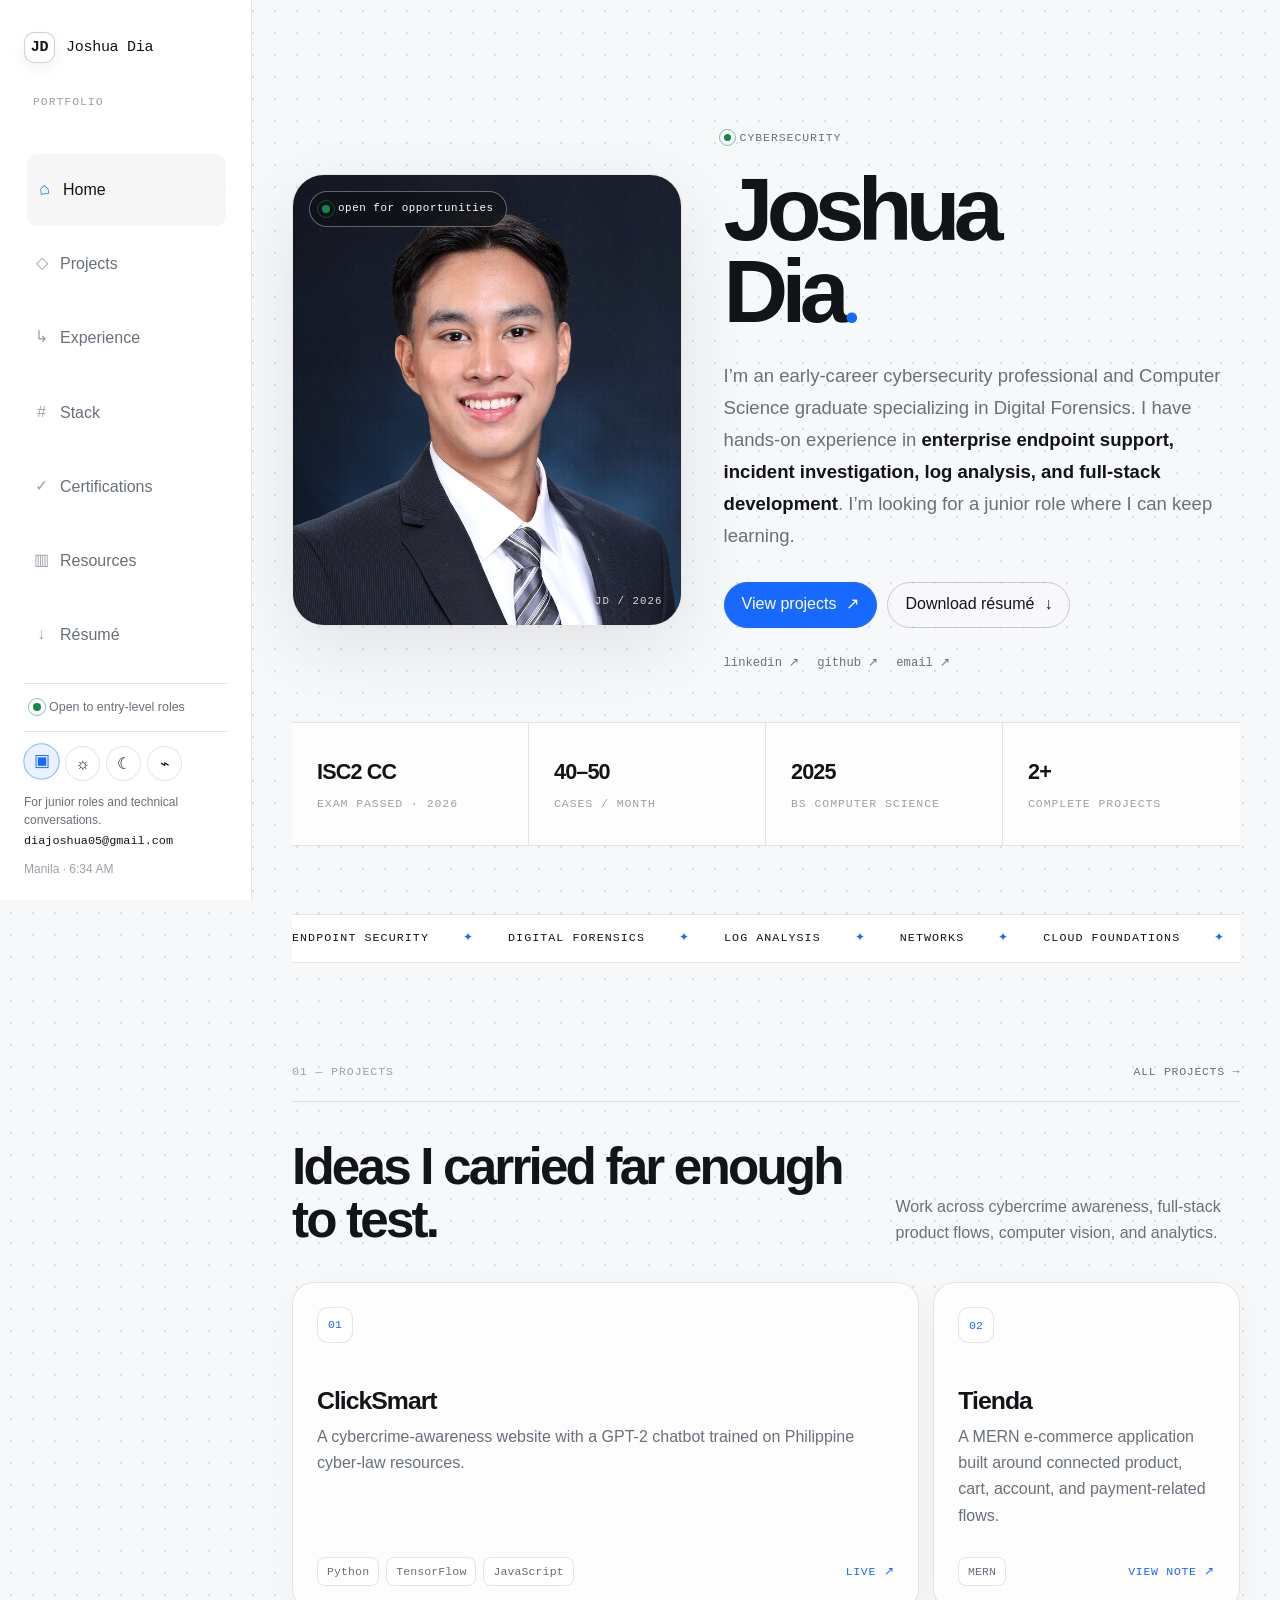
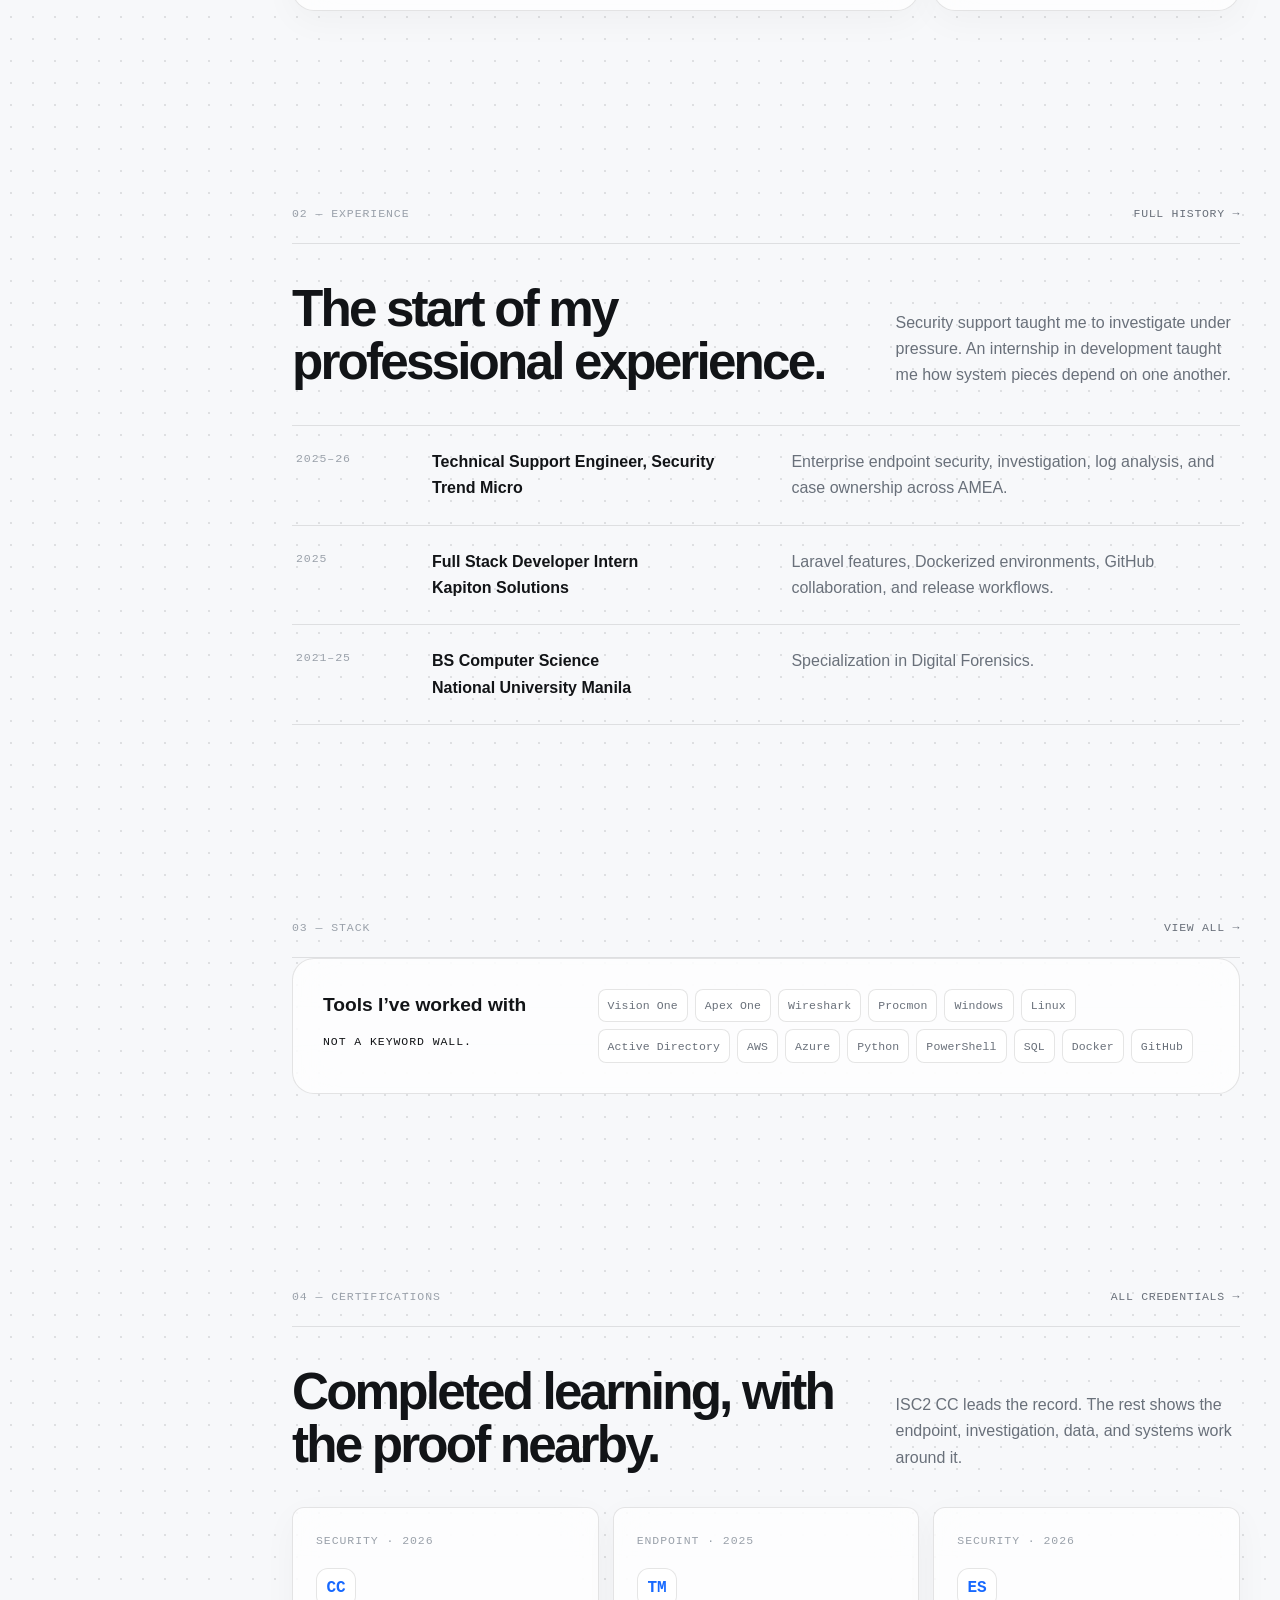
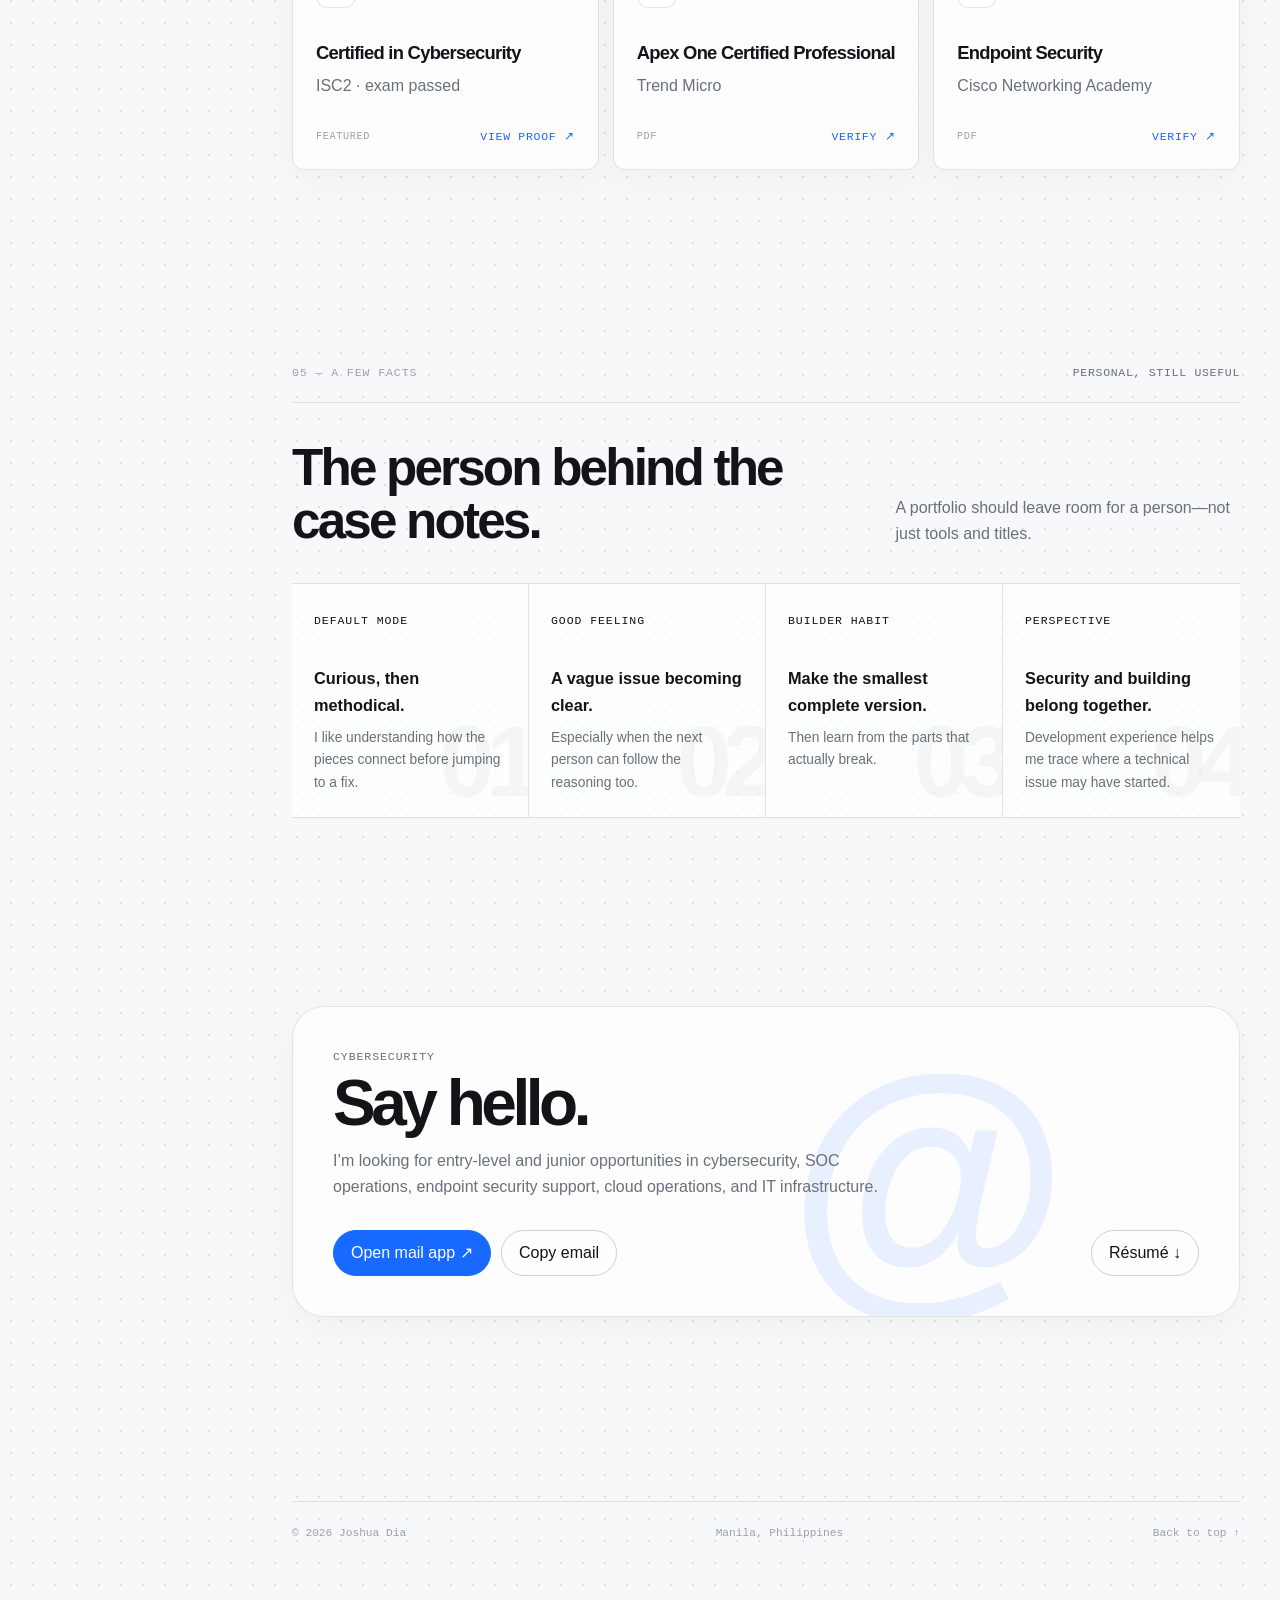
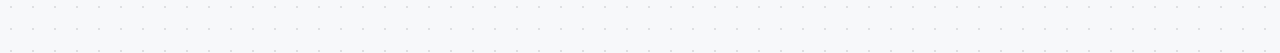
==== commit 487ac5a1: "Add files via upload" ====
--- a/index.html
+++ b/index.html
@@ -1,133 +1,404 @@
 <!doctype html>
 <html lang="en">
-<head>
-  <meta charset="utf-8">
-  <meta name="viewport" content="width=device-width, initial-scale=1">
-  <meta name="description" content="Joshua Dia’s early-career cybersecurity portfolio: support experience, digital forensics, systems, projects, and verified learning.">
-  <meta name="theme-color" content="#f7f8fa">
-  <meta property="og:title" content="Joshua Dia — Early-career cybersecurity portfolio">
-  <meta property="og:description" content="A personal record of Joshua Dia’s early-career experience, projects, and verified learning.">
-  <meta property="og:type" content="website">
-  <title>Joshua Dia — Early-career cybersecurity portfolio</title>
-  <link rel="icon" type="image/svg+xml" href="favicon.svg">
-  <link rel="apple-touch-icon" href="apple-touch-icon.png">
-  <link rel="manifest" href="manifest.webmanifest">
-  <script>try{const m=localStorage.getItem('jd-theme-mode')||'system';if(m==='dark'||(m==='system'&&matchMedia('(prefers-color-scheme: dark)').matches))document.documentElement.dataset.theme='dark'}catch(e){}</script>
-  <link rel="stylesheet" href="styles.css?v=20260904.3">
-  <script src="app.js?v=20260904.3" defer></script>
-</head>
-<body data-page="home">
-  <a class="skip-link" href="#content">Skip to content</a>
-  <div class="page-progress" aria-hidden="true"><span data-page-progress></span></div>
-  <div class="pointer-aura" aria-hidden="true"></div>
-  <site-rail page="home"></site-rail>
-
-  <main class="site-main" id="content">
-    <div class="page-shell">
-      <section class="hero" aria-labelledby="hero-title">
-        <div class="portrait-stage reveal tilt">
-          <div class="portrait-badge"><span class="status-dot" aria-hidden="true"></span>open to junior roles</div>
-          <img src="assets/joshua-dia.jpg" alt="Portrait of Joshua Dia" width="720" height="720">
+  <head>
+    <meta charset="utf-8" />
+    <meta name="viewport" content="width=device-width, initial-scale=1" />
+    <meta
+      name="description"
+      content="Joshua Dia’s cybersecurity portfolio: support experience, digital forensics, systems, projects, and verified learning."
+    />
+    <meta name="theme-color" content="#f7f8fa" />
+    <meta property="og:title" content="Joshua Dia" />
+    <meta
+      property="og:description"
+      content="A personal record of Joshua Dia’s early-career experience, projects, and verified learning."
+    />
+    <meta property="og:type" content="website" />
+    <title>Joshua Dia</title>
+    <link rel="icon" type="image/svg+xml" href="favicon.svg" />
+    <link rel="apple-touch-icon" href="apple-touch-icon.png" />
+    <link rel="manifest" href="manifest.webmanifest" />
+    <script>
+      try {
+        const m = localStorage.getItem("jd-theme-mode") || "system";
+        if (
+          m === "dark" ||
+          (m === "system" && matchMedia("(prefers-color-scheme: dark)").matches)
+        )
+          document.documentElement.dataset.theme = "dark";
+      } catch (e) {}
+    </script>
+    <link rel="stylesheet" href="styles.css?v=20260904.3" />
+    <script src="app.js?v=20260904.3" defer></script>
+  </head>
+  <body data-page="home">
+    <a class="skip-link" href="#content">Skip to content</a>
+    <div class="page-progress" aria-hidden="true">
+      <span data-page-progress></span>
+    </div>
+    <div class="pointer-aura" aria-hidden="true"></div>
+    <site-rail page="home"></site-rail>
+
+    <main class="site-main" id="content">
+      <div class="page-shell">
+        <section class="hero" aria-labelledby="hero-title">
+          <div class="portrait-stage reveal tilt">
+            <div class="portrait-badge">
+              <span class="status-dot" aria-hidden="true"></span>open for
+              opportunities
+            </div>
+            <img
+              src="assets/joshua-dia.jpg"
+              alt="Portrait of Joshua Dia"
+              width="720"
+              height="720"
+            />
+          </div>
+          <div class="hero-copy reveal">
+            <p class="eyebrow">
+              <span class="status-dot" aria-hidden="true"></span>cybersecurity
+            </p>
+            <h1 id="hero-title">Joshua<br />Dia<em>.</em></h1>
+            <p class="hero-intro">
+              I’m an early-career cybersecurity professional and Computer
+              Science graduate specializing in Digital Forensics. I have
+              hands-on experience in
+              <strong
+                >enterprise endpoint support, incident investigation, log
+                analysis, and full-stack development</strong
+              >. I’m looking for a junior role where I can keep
+              <span data-rotating-word>learning</span>.
+            </p>
+            <div class="hero-actions">
+              <a class="button button-primary magnetic" href="projects.html"
+                >View projects <span aria-hidden="true">↗</span></a
+              >
+              <a
+                class="button button-quiet magnetic"
+                href="assets/resume/RESUME_JD_SEPT_2026.pdf"
+                download="RESUME_JD_SEPT_2026.pdf"
+                >Download résumé <span aria-hidden="true">↓</span></a
+              >
+            </div>
+            <div class="hero-links" aria-label="Social links">
+              <a
+                href="https://www.linkedin.com/in/joshua-dia/"
+                target="_blank"
+                rel="noopener"
+                >linkedin ↗</a
+              >
+              <a
+                href="https://github.com/DiaJoshua"
+                target="_blank"
+                rel="noopener"
+                >github ↗</a
+              >
+              <a href="mailto:diajoshua05@gmail.com">email ↗</a>
+            </div>
+          </div>
+
+          <div class="stat-strip reveal" aria-label="Quick facts">
+            <a class="stat" href="certifications.html"
+              ><strong>ISC2 CC</strong
+              ><span class="stat-label">exam passed · 2026</span></a
+            >
+            <a class="stat" href="experience.html"
+              ><strong>40–50</strong
+              ><span class="stat-label">cases / month</span></a
+            >
+            <a class="stat" href="experience.html"
+              ><strong>2025</strong
+              ><span class="stat-label">BS Computer Science</span></a
+            >
+            <a class="stat" href="projects.html"
+              ><strong>2+</strong
+              ><span class="stat-label">complete projects</span></a
+            >
+          </div>
+        </section>
+
+        <div class="ticker" aria-label="Areas of practice">
+          <div class="ticker-track">
+            <span>Endpoint security</span><span>Digital forensics</span
+            ><span>Log analysis</span><span>Networks</span
+            ><span>Cloud foundations</span><span>Clear documentation</span>
+            <span>Endpoint security</span><span>Digital forensics</span
+            ><span>Log analysis</span><span>Networks</span
+            ><span>Cloud foundations</span><span>Clear documentation</span>
+          </div>
         </div>
-        <div class="hero-copy reveal">
-          <p class="eyebrow"><span class="status-dot" aria-hidden="true"></span>Manila · early-career cybersecurity</p>
-          <h1 id="hero-title">Joshua<br>Dia<em>.</em></h1>
-          <p class="hero-intro">I’m an early-career cybersecurity professional and Computer Science graduate specializing in Digital Forensics. I have hands-on experience in <strong>enterprise endpoint support, incident investigation, log analysis, and full-stack development</strong>. I’m looking for a junior role where I can keep <span data-rotating-word>learning</span>.</p>
-          <div class="hero-actions">
-            <a class="button button-primary magnetic" href="projects.html">View projects <span aria-hidden="true">↗</span></a>
-            <a class="button button-quiet magnetic" href="assets/resume/RESUME_JD_SEPT_2026.pdf" download="RESUME_JD_SEPT_2026.pdf">Download résumé <span aria-hidden="true">↓</span></a>
-          </div>
-          <div class="hero-links" aria-label="Social links">
-            <a href="https://www.linkedin.com/in/joshua-dia/" target="_blank" rel="noopener">linkedin ↗</a>
-            <a href="https://github.com/DiaJoshua" target="_blank" rel="noopener">github ↗</a>
-            <a href="mailto:diajoshua05@gmail.com">email ↗</a>
-          </div>
-        </div>
-
-        <div class="stat-strip reveal" aria-label="Quick facts">
-          <a class="stat" href="certifications.html"><strong>ISC2 CC</strong><span class="stat-label">exam passed · 2026</span></a>
-          <a class="stat" href="experience.html"><strong>40–50</strong><span class="stat-label">cases / month</span></a>
-          <a class="stat" href="experience.html"><strong>2025</strong><span class="stat-label">BS Computer Science</span></a>
-          <a class="stat" href="projects.html"><strong>2+</strong><span class="stat-label">complete projects</span></a>
-        </div>
-      </section>
-
-      <div class="ticker" aria-label="Areas of practice">
-        <div class="ticker-track">
-          <span>Endpoint security</span><span>Digital forensics</span><span>Log analysis</span><span>Networks</span><span>Cloud foundations</span><span>Clear documentation</span>
-          <span>Endpoint security</span><span>Digital forensics</span><span>Log analysis</span><span>Networks</span><span>Cloud foundations</span><span>Clear documentation</span>
-        </div>
+
+        <section class="section-block" aria-labelledby="projects-heading">
+          <div class="section-topline reveal">
+            <span class="section-index">01 — projects</span
+            ><a class="section-link" href="projects.html">all projects →</a>
+          </div>
+          <div class="section-intro reveal">
+            <h2 id="projects-heading">Ideas I carried far enough to test.</h2>
+            <p>
+              Work across cybercrime awareness, full-stack product flows,
+              computer vision, and analytics.
+            </p>
+          </div>
+          <div class="project-preview-grid">
+            <article class="project-card tilt reveal">
+              <span class="card-number">01</span>
+              <h3>ClickSmart</h3>
+              <p>
+                A cybercrime-awareness website with a GPT-2 chatbot trained on
+                Philippine cyber-law resources.
+              </p>
+              <footer>
+                <div class="tag-row">
+                  <span class="tag">Python</span
+                  ><span class="tag">TensorFlow</span
+                  ><span class="tag">JavaScript</span>
+                </div>
+                <a
+                  href="https://clicksmart-frontend.onrender.com/"
+                  target="_blank"
+                  rel="noopener"
+                  >Live ↗</a
+                >
+              </footer>
+            </article>
+            <article class="project-card tilt reveal">
+              <span class="card-number">02</span>
+              <h3>Tienda</h3>
+              <p>
+                A MERN e-commerce application built around connected product,
+                cart, account, and payment-related flows.
+              </p>
+              <footer>
+                <div class="tag-row"><span class="tag">MERN</span></div>
+                <a href="projects.html#tienda">View note ↗</a>
+              </footer>
+            </article>
+          </div>
+        </section>
+
+        <section class="section-block" aria-labelledby="experience-heading">
+          <div class="section-topline reveal">
+            <span class="section-index">02 — experience</span
+            ><a class="section-link" href="experience.html">full history →</a>
+          </div>
+          <div class="section-intro reveal">
+            <h2 id="experience-heading">
+              The start of my professional experience.
+            </h2>
+            <p>
+              Security support taught me to investigate under pressure. An
+              internship in development taught me how system pieces depend on
+              one another.
+            </p>
+          </div>
+          <div class="experience-list reveal">
+            <a class="experience-row" href="experience.html#trend-micro"
+              ><span class="meta">2025–26</span
+              ><strong
+                >Technical Support Engineer, Security<br /><span class="company"
+                  >Trend Micro</span
+                ></strong
+              >
+              <p>
+                Enterprise endpoint security, investigation, log analysis, and
+                case ownership across AMEA.
+              </p></a
+            >
+            <a class="experience-row" href="experience.html#kapiton"
+              ><span class="meta">2025</span
+              ><strong
+                >Full Stack Developer Intern<br /><span class="company"
+                  >Kapiton Solutions</span
+                ></strong
+              >
+              <p>
+                Laravel features, Dockerized environments, GitHub collaboration,
+                and release workflows.
+              </p></a
+            >
+            <div class="experience-row">
+              <span class="meta">2021–25</span
+              ><strong
+                >BS Computer Science<br /><span class="company"
+                  >National University Manila</span
+                ></strong
+              >
+              <p>Specialization in Digital Forensics.</p>
+            </div>
+          </div>
+        </section>
+
+        <section class="section-block" aria-labelledby="stack-heading">
+          <div class="section-topline reveal">
+            <span class="section-index">03 — stack</span
+            ><a class="section-link" href="stack.html">view all →</a>
+          </div>
+          <div class="stack-preview reveal">
+            <div>
+              <h3 id="stack-heading">Tools I’ve worked with</h3>
+              <p class="meta">Not a keyword wall.</p>
+            </div>
+            <div class="tag-cloud">
+              <span class="tag">Vision One</span
+              ><span class="tag">Apex One</span
+              ><span class="tag">Wireshark</span><span class="tag">Procmon</span
+              ><span class="tag">Windows</span><span class="tag">Linux</span
+              ><span class="tag">Active Directory</span
+              ><span class="tag">AWS</span><span class="tag">Azure</span
+              ><span class="tag">Python</span><span class="tag">PowerShell</span
+              ><span class="tag">SQL</span><span class="tag">Docker</span
+              ><span class="tag">GitHub</span>
+            </div>
+          </div>
+        </section>
+
+        <section class="section-block" aria-labelledby="credentials-heading">
+          <div class="section-topline reveal">
+            <span class="section-index">04 — certifications</span
+            ><a class="section-link" href="certifications.html"
+              >all credentials →</a
+            >
+          </div>
+          <div class="section-intro reveal">
+            <h2 id="credentials-heading">
+              Completed learning, with the proof nearby.
+            </h2>
+            <p>
+              ISC2 CC leads the record. The rest shows the endpoint,
+              investigation, data, and systems work around it.
+            </p>
+          </div>
+          <div class="credential-preview-grid">
+            <article class="credential-card tilt reveal">
+              <span class="credential-kicker">Security · 2026</span
+              ><span class="credential-logo">CC</span>
+              <h3>Certified in Cybersecurity</h3>
+              <p>ISC2 · exam passed</p>
+              <footer>
+                <span class="proof-state">Featured</span
+                ><a href="certifications.html#isc2-cc">View proof ↗</a>
+              </footer>
+            </article>
+            <article class="credential-card tilt reveal">
+              <span class="credential-kicker">Endpoint · 2025</span
+              ><span class="credential-logo">TM</span>
+              <h3>Apex One Certified Professional</h3>
+              <p>Trend Micro</p>
+              <footer>
+                <span class="proof-state">PDF</span
+                ><a
+                  href="assets/certificates/apex-one-certified-professional.pdf"
+                  target="_blank"
+                  rel="noopener"
+                  >Verify ↗</a
+                >
+              </footer>
+            </article>
+            <article class="credential-card tilt reveal">
+              <span class="credential-kicker">Security · 2026</span
+              ><span class="credential-logo">ES</span>
+              <h3>Endpoint Security</h3>
+              <p>Cisco Networking Academy</p>
+              <footer>
+                <span class="proof-state">PDF</span
+                ><a
+                  href="assets/certificates/endpoint-security-cisco.pdf"
+                  target="_blank"
+                  rel="noopener"
+                  >Verify ↗</a
+                >
+              </footer>
+            </article>
+          </div>
+        </section>
+
+        <section class="section-block" aria-labelledby="facts-heading">
+          <div class="section-topline reveal">
+            <span class="section-index">05 — a few facts</span
+            ><span class="section-link">personal, still useful</span>
+          </div>
+          <div class="section-intro reveal">
+            <h2 id="facts-heading">The person behind the case notes.</h2>
+            <p>
+              A portfolio should leave room for a person—not just tools and
+              titles.
+            </p>
+          </div>
+          <div class="facts-row reveal">
+            <div class="fact-cell" data-index="01">
+              <span class="small-label">Default mode</span
+              ><strong>Curious, then methodical.</strong>
+              <p>
+                I like understanding how the pieces connect before jumping to a
+                fix.
+              </p>
+            </div>
+            <div class="fact-cell" data-index="02">
+              <span class="small-label">Good feeling</span
+              ><strong>A vague issue becoming clear.</strong>
+              <p>
+                Especially when the next person can follow the reasoning too.
+              </p>
+            </div>
+            <div class="fact-cell" data-index="03">
+              <span class="small-label">Builder habit</span
+              ><strong>Make the smallest complete version.</strong>
+              <p>Then learn from the parts that actually break.</p>
+            </div>
+            <div class="fact-cell" data-index="04">
+              <span class="small-label">Perspective</span
+              ><strong>Security and building belong together.</strong>
+              <p>
+                Development experience helps me trace where a technical issue
+                may have started.
+              </p>
+            </div>
+          </div>
+        </section>
+
+        <section
+          class="section-block"
+          id="contact"
+          aria-labelledby="contact-heading"
+        >
+          <div class="contact-panel reveal">
+            <div>
+              <p class="small-label">Cybersecurity</p>
+              <h2 id="contact-heading">Say hello.</h2>
+              <p>
+                I’m looking for entry-level and junior opportunities in
+                cybersecurity, SOC operations, endpoint security support, cloud
+                operations, and IT infrastructure.
+              </p>
+              <div class="contact-actions">
+                <a
+                  class="button button-primary magnetic"
+                  href="mailto:diajoshua05@gmail.com"
+                  >Open mail app ↗</a
+                ><button
+                  class="button button-quiet magnetic"
+                  type="button"
+                  data-copy-email
+                >
+                  Copy email
+                </button>
+              </div>
+            </div>
+            <a
+              class="button button-quiet"
+              href="assets/resume/RESUME_JD_SEPT_2026.pdf"
+              download="RESUME_JD_SEPT_2026.pdf"
+              >Résumé ↓</a
+            >
+          </div>
+        </section>
+
+        <footer class="site-footer">
+          <span>© <span data-year></span> Joshua Dia</span
+          ><span>Manila, Philippines</span><a href="#content">Back to top ↑</a>
+        </footer>
       </div>
-
-      <section class="section-block" aria-labelledby="projects-heading">
-        <div class="section-topline reveal"><span class="section-index">01 — projects</span><a class="section-link" href="projects.html">all projects →</a></div>
-        <div class="section-intro reveal"><h2 id="projects-heading">Ideas I carried far enough to test.</h2><p>Work across cybercrime awareness, full-stack product flows, computer vision, and analytics.</p></div>
-        <div class="project-preview-grid">
-          <article class="project-card tilt reveal">
-            <span class="card-number">01</span>
-            <h3>ClickSmart</h3>
-            <p>A cybercrime-awareness website with a GPT-2 chatbot trained on Philippine cyber-law resources.</p>
-            <footer><div class="tag-row"><span class="tag">Python</span><span class="tag">TensorFlow</span><span class="tag">JavaScript</span></div><a href="https://clicksmart-frontend.onrender.com/" target="_blank" rel="noopener">Live ↗</a></footer>
-          </article>
-          <article class="project-card tilt reveal">
-            <span class="card-number">02</span>
-            <h3>Tienda</h3>
-            <p>A MERN e-commerce application built around connected product, cart, account, and payment-related flows.</p>
-            <footer><div class="tag-row"><span class="tag">MERN</span></div><a href="projects.html#tienda">View note ↗</a></footer>
-          </article>
-        </div>
-      </section>
-
-      <section class="section-block" aria-labelledby="experience-heading">
-        <div class="section-topline reveal"><span class="section-index">02 — experience</span><a class="section-link" href="experience.html">full history →</a></div>
-        <div class="section-intro reveal"><h2 id="experience-heading">The start of my professional experience.</h2><p>Security support taught me to investigate under pressure. An internship in development taught me how system pieces depend on one another.</p></div>
-        <div class="experience-list reveal">
-          <a class="experience-row" href="experience.html#trend-micro"><span class="meta">2025–26</span><strong>Technical Support Engineer, Security<br><span class="company">Trend Micro</span></strong><p>Enterprise endpoint security, investigation, log analysis, and case ownership across AMEA.</p></a>
-          <a class="experience-row" href="experience.html#kapiton"><span class="meta">2025</span><strong>Full Stack Developer Intern<br><span class="company">Kapiton Solutions</span></strong><p>Laravel features, Dockerized environments, GitHub collaboration, and release workflows.</p></a>
-          <div class="experience-row"><span class="meta">2021–25</span><strong>BS Computer Science<br><span class="company">National University Manila</span></strong><p>Specialization in Digital Forensics.</p></div>
-        </div>
-      </section>
-
-      <section class="section-block" aria-labelledby="stack-heading">
-        <div class="section-topline reveal"><span class="section-index">03 — stack</span><a class="section-link" href="stack.html">view all →</a></div>
-        <div class="stack-preview reveal">
-          <div><h3 id="stack-heading">Tools I’ve worked with</h3><p class="meta">Not a keyword wall.</p></div>
-          <div class="tag-cloud">
-            <span class="tag">Vision One</span><span class="tag">Apex One</span><span class="tag">Wireshark</span><span class="tag">Procmon</span><span class="tag">Windows</span><span class="tag">Linux</span><span class="tag">Active Directory</span><span class="tag">AWS</span><span class="tag">Azure</span><span class="tag">Python</span><span class="tag">PowerShell</span><span class="tag">SQL</span><span class="tag">Docker</span><span class="tag">GitHub</span>
-          </div>
-        </div>
-      </section>
-
-      <section class="section-block" aria-labelledby="credentials-heading">
-        <div class="section-topline reveal"><span class="section-index">04 — certifications</span><a class="section-link" href="certifications.html">all credentials →</a></div>
-        <div class="section-intro reveal"><h2 id="credentials-heading">Completed learning, with the proof nearby.</h2><p>ISC2 CC leads the record. The rest shows the endpoint, investigation, data, and systems work around it.</p></div>
-        <div class="credential-preview-grid">
-          <article class="credential-card tilt reveal"><span class="credential-kicker">Security · 2026</span><span class="credential-logo">CC</span><h3>Certified in Cybersecurity</h3><p>ISC2 · exam passed</p><footer><span class="proof-state">Featured</span><a href="certifications.html#isc2-cc">View proof ↗</a></footer></article>
-          <article class="credential-card tilt reveal"><span class="credential-kicker">Endpoint · 2025</span><span class="credential-logo">TM</span><h3>Apex One Certified Professional</h3><p>Trend Micro</p><footer><span class="proof-state">PDF</span><a href="assets/certificates/apex-one-certified-professional.pdf" target="_blank" rel="noopener">Verify ↗</a></footer></article>
-          <article class="credential-card tilt reveal"><span class="credential-kicker">Security · 2026</span><span class="credential-logo">ES</span><h3>Endpoint Security</h3><p>Cisco Networking Academy</p><footer><span class="proof-state">PDF</span><a href="assets/certificates/endpoint-security-cisco.pdf" target="_blank" rel="noopener">Verify ↗</a></footer></article>
-        </div>
-      </section>
-
-      <section class="section-block" aria-labelledby="facts-heading">
-        <div class="section-topline reveal"><span class="section-index">05 — a few facts</span><span class="section-link">personal, still useful</span></div>
-        <div class="section-intro reveal"><h2 id="facts-heading">The person behind the case notes.</h2><p>A portfolio should leave room for a person—not just tools and titles.</p></div>
-        <div class="facts-row reveal">
-          <div class="fact-cell" data-index="01"><span class="small-label">Default mode</span><strong>Curious, then methodical.</strong><p>I like understanding how the pieces connect before jumping to a fix.</p></div>
-          <div class="fact-cell" data-index="02"><span class="small-label">Good feeling</span><strong>A vague issue becoming clear.</strong><p>Especially when the next person can follow the reasoning too.</p></div>
-          <div class="fact-cell" data-index="03"><span class="small-label">Builder habit</span><strong>Make the smallest complete version.</strong><p>Then learn from the parts that actually break.</p></div>
-          <div class="fact-cell" data-index="04"><span class="small-label">Perspective</span><strong>Security and building belong together.</strong><p>Development experience helps me trace where a technical issue may have started.</p></div>
-        </div>
-      </section>
-
-      <section class="section-block" id="contact" aria-labelledby="contact-heading">
-        <div class="contact-panel reveal">
-          <div><p class="small-label">Entry-level / Manila</p><h2 id="contact-heading">Say hello.</h2><p>I’m looking for entry-level and junior opportunities in cybersecurity, SOC operations, endpoint security support, cloud operations, and IT infrastructure.</p><div class="contact-actions"><a class="button button-primary magnetic" href="mailto:diajoshua05@gmail.com">Open mail app ↗</a><button class="button button-quiet magnetic" type="button" data-copy-email>Copy email</button></div></div>
-          <a class="button button-quiet" href="assets/resume/RESUME_JD_SEPT_2026.pdf" download="RESUME_JD_SEPT_2026.pdf">Résumé ↓</a>
-        </div>
-      </section>
-
-      <footer class="site-footer"><span>© <span data-year></span> Joshua Dia</span><span>Manila, Philippines</span><a href="#content">Back to top ↑</a></footer>
-    </div>
-  </main>
-</body>
+    </main>
+  </body>
 </html>
--- a/styles.css
+++ b/styles.css
@@ -462,11 +462,11 @@
   min-height: 450px;
   object-fit: cover;
   object-position: 50% 28%;
-  filter: grayscale(1) contrast(1.08);
+  filter: grayscale(0) contrast(1.02) saturate(1.04);
   transition: filter 500ms ease, transform 750ms var(--ease);
 }
 
-.portrait-stage:hover img { filter: grayscale(.15) contrast(1.02); transform: scale(1.025); }
+.portrait-stage:hover img { filter: grayscale(.9) contrast(1.05) saturate(.82); transform: scale(1.025); }
 
 .portrait-badge {
   position: absolute;
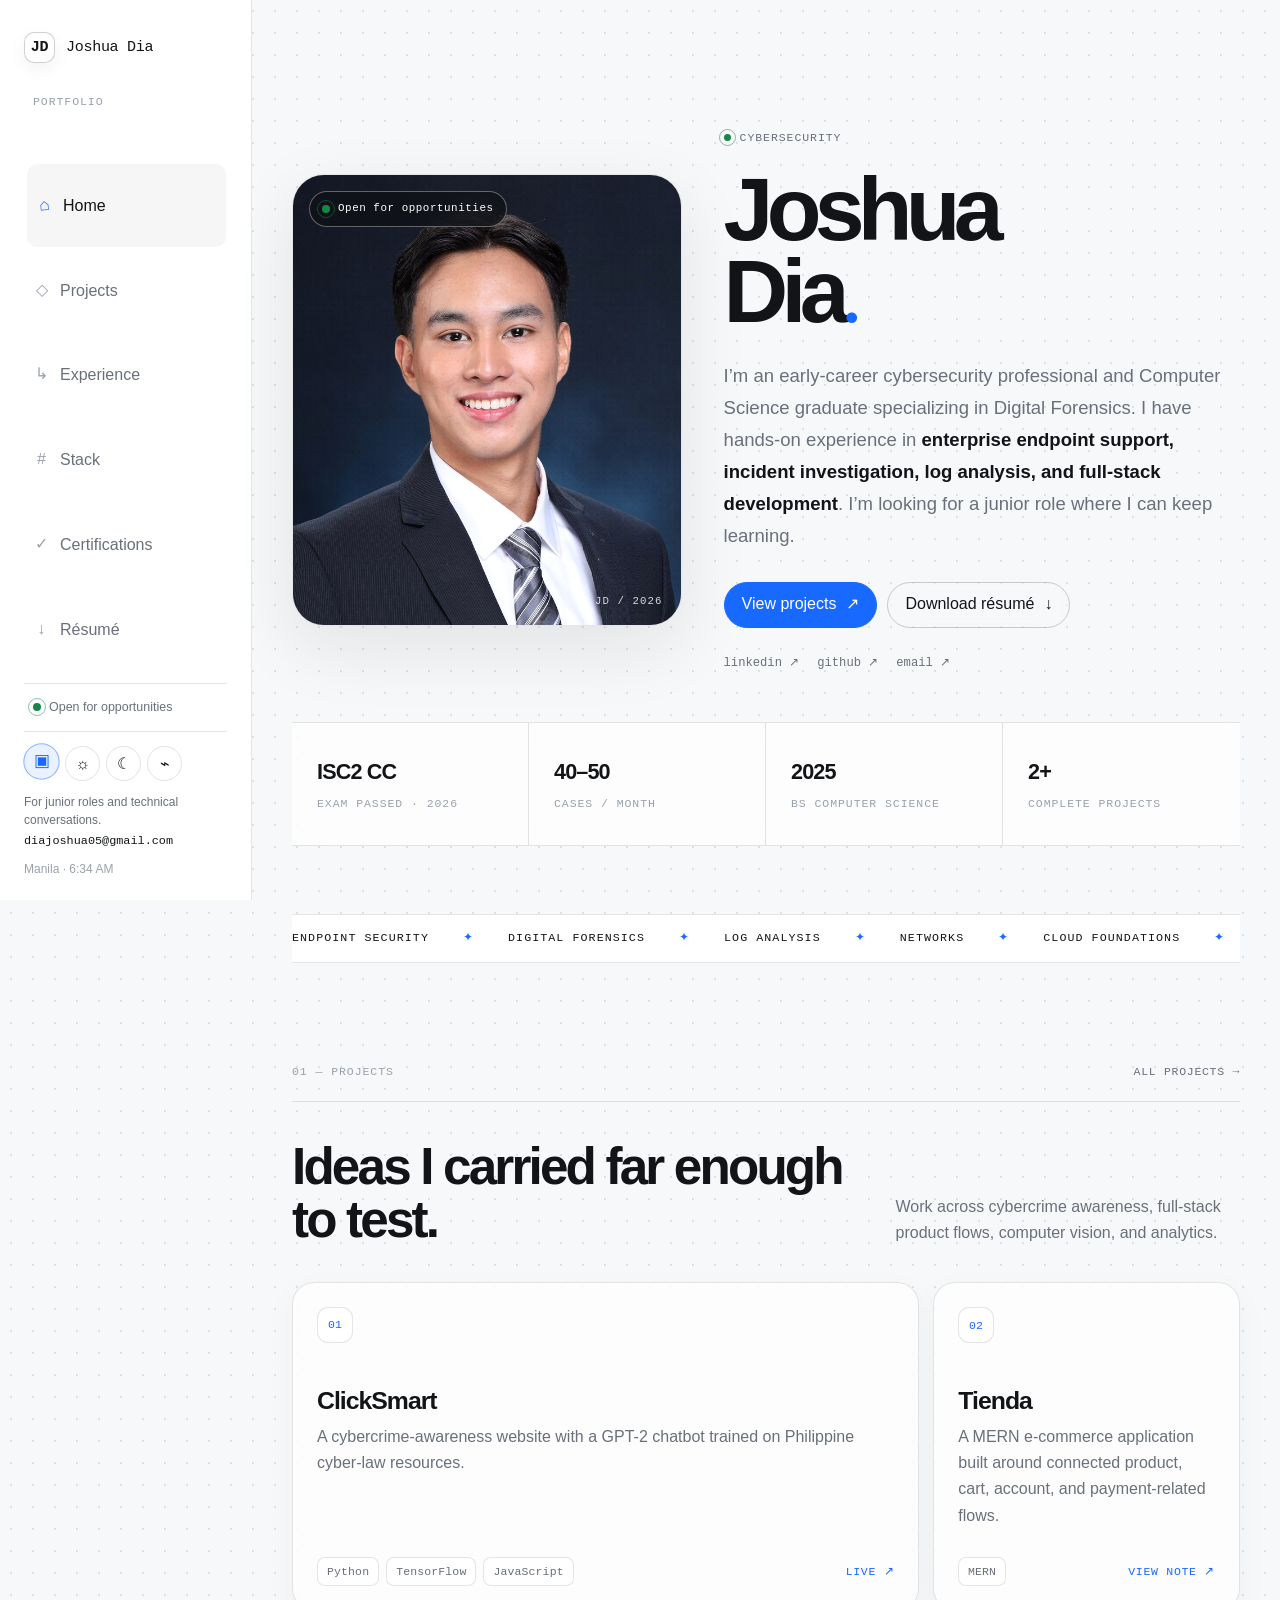
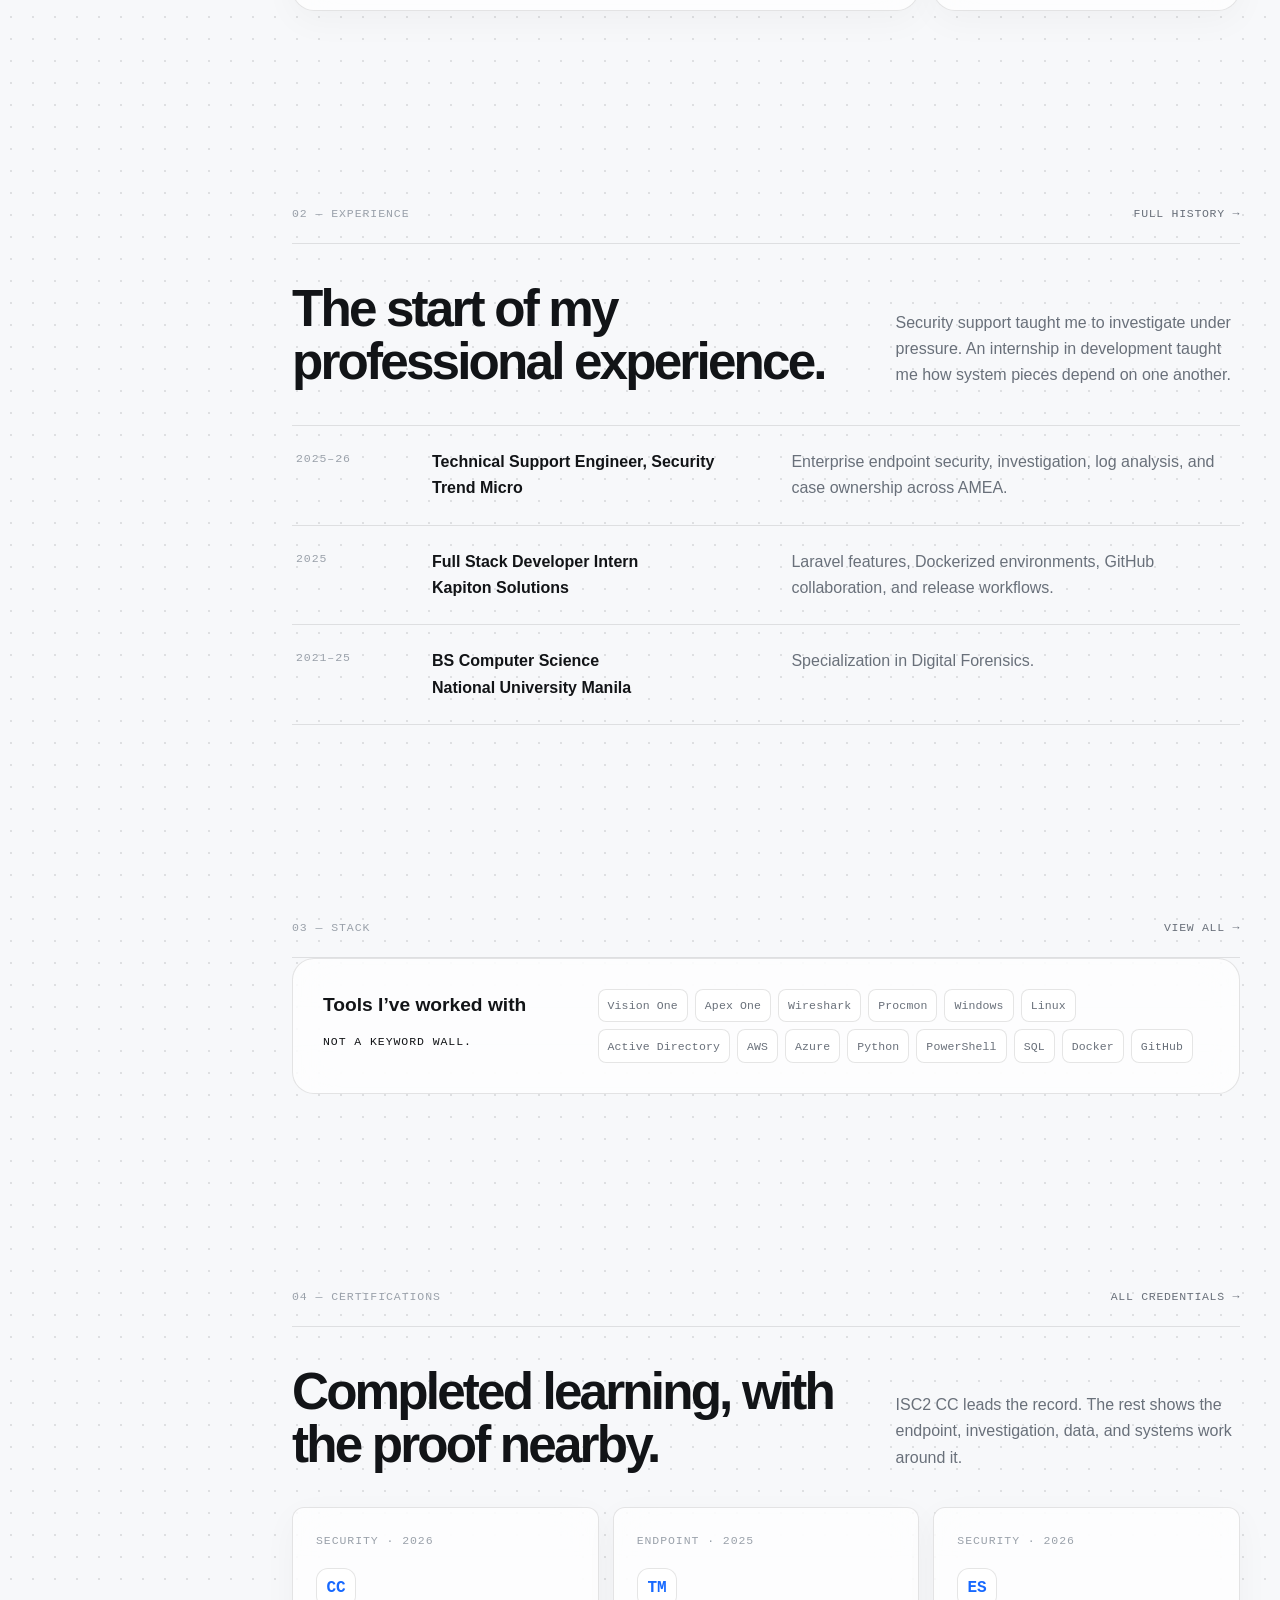
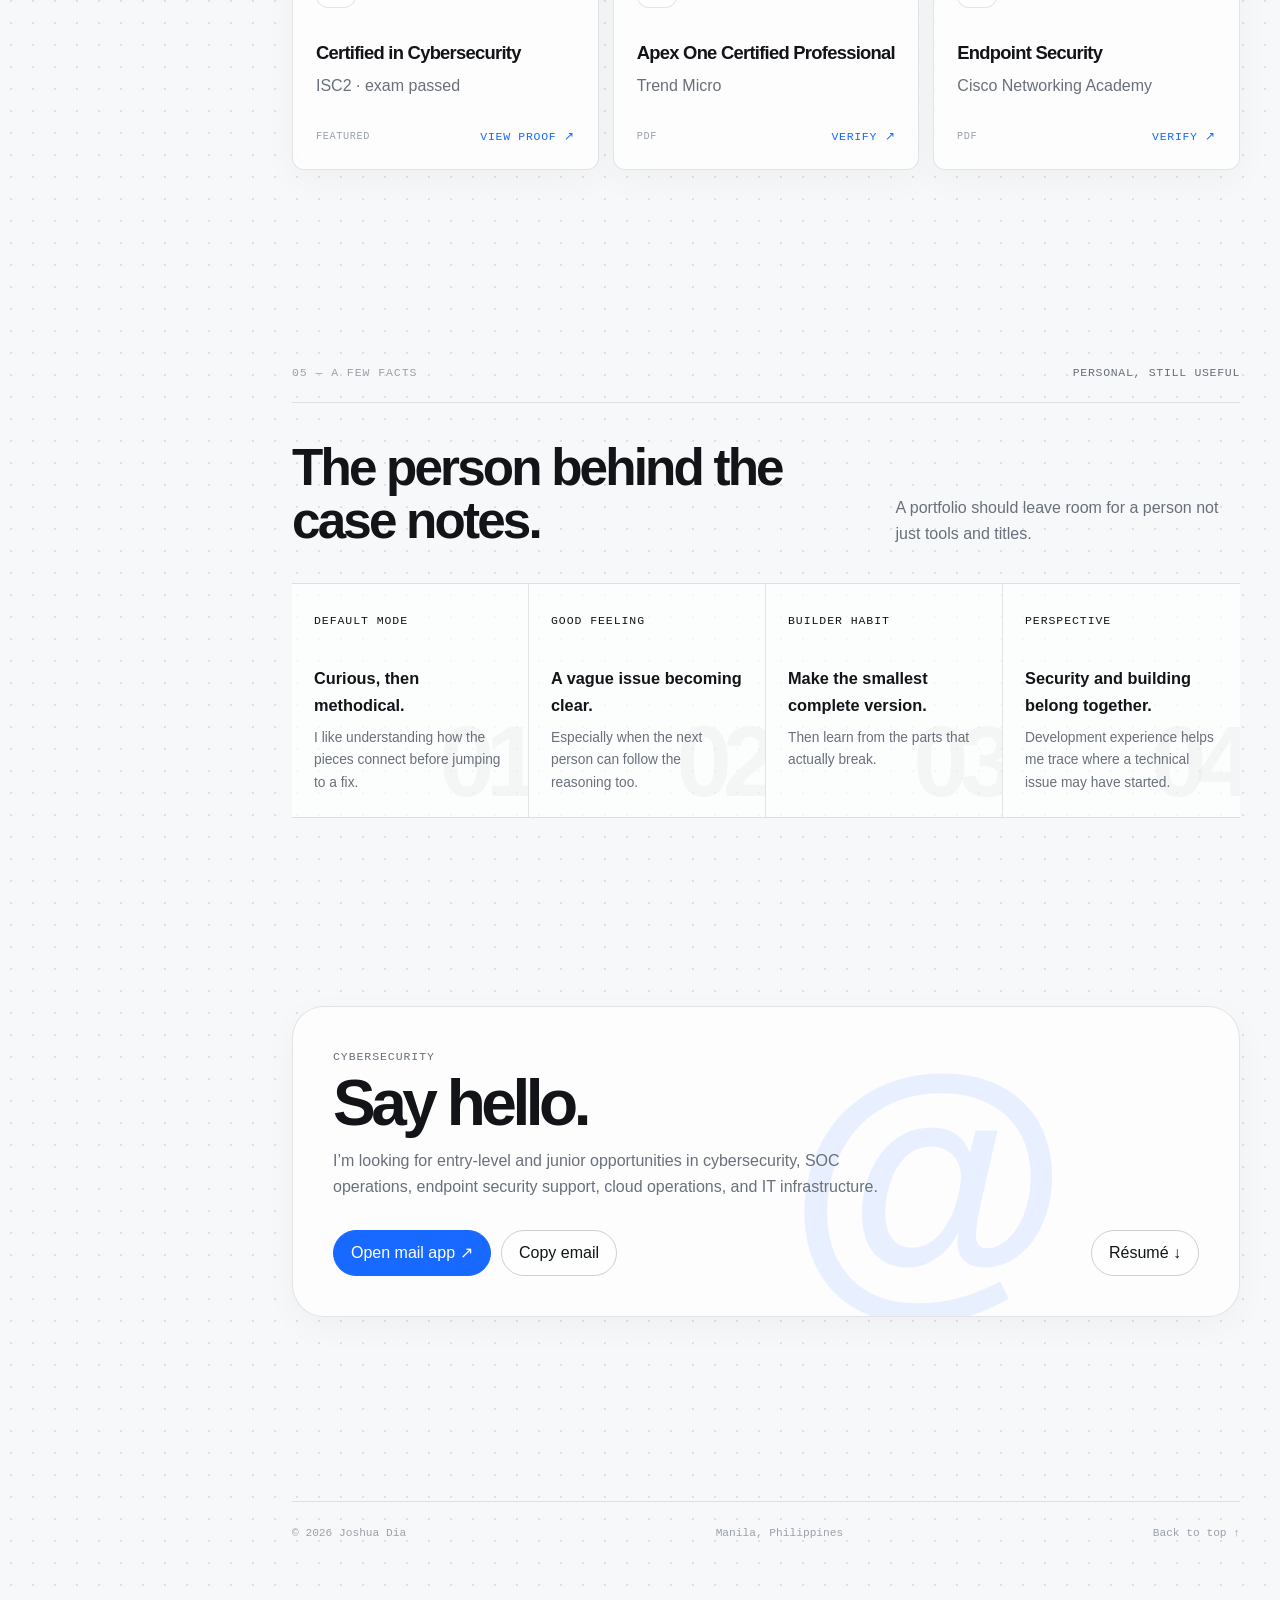
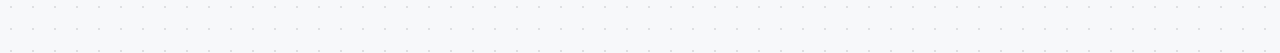
==== commit 8ab703f4: "Add files via upload" ====
--- a/index.html
+++ b/index.html
@@ -44,8 +44,7 @@
         <section class="hero" aria-labelledby="hero-title">
           <div class="portrait-stage reveal tilt">
             <div class="portrait-badge">
-              <span class="status-dot" aria-hidden="true"></span>open for
-              opportunities
+              <span class="status-dot" aria-hidden="true"></span>Open for opportunities
             </div>
             <img
               src="assets/joshua-dia.jpg"
@@ -321,7 +320,7 @@
           <div class="section-intro reveal">
             <h2 id="facts-heading">The person behind the case notes.</h2>
             <p>
-              A portfolio should leave room for a person—not just tools and
+              A portfolio should leave room for a person not just tools and
               titles.
             </p>
           </div>
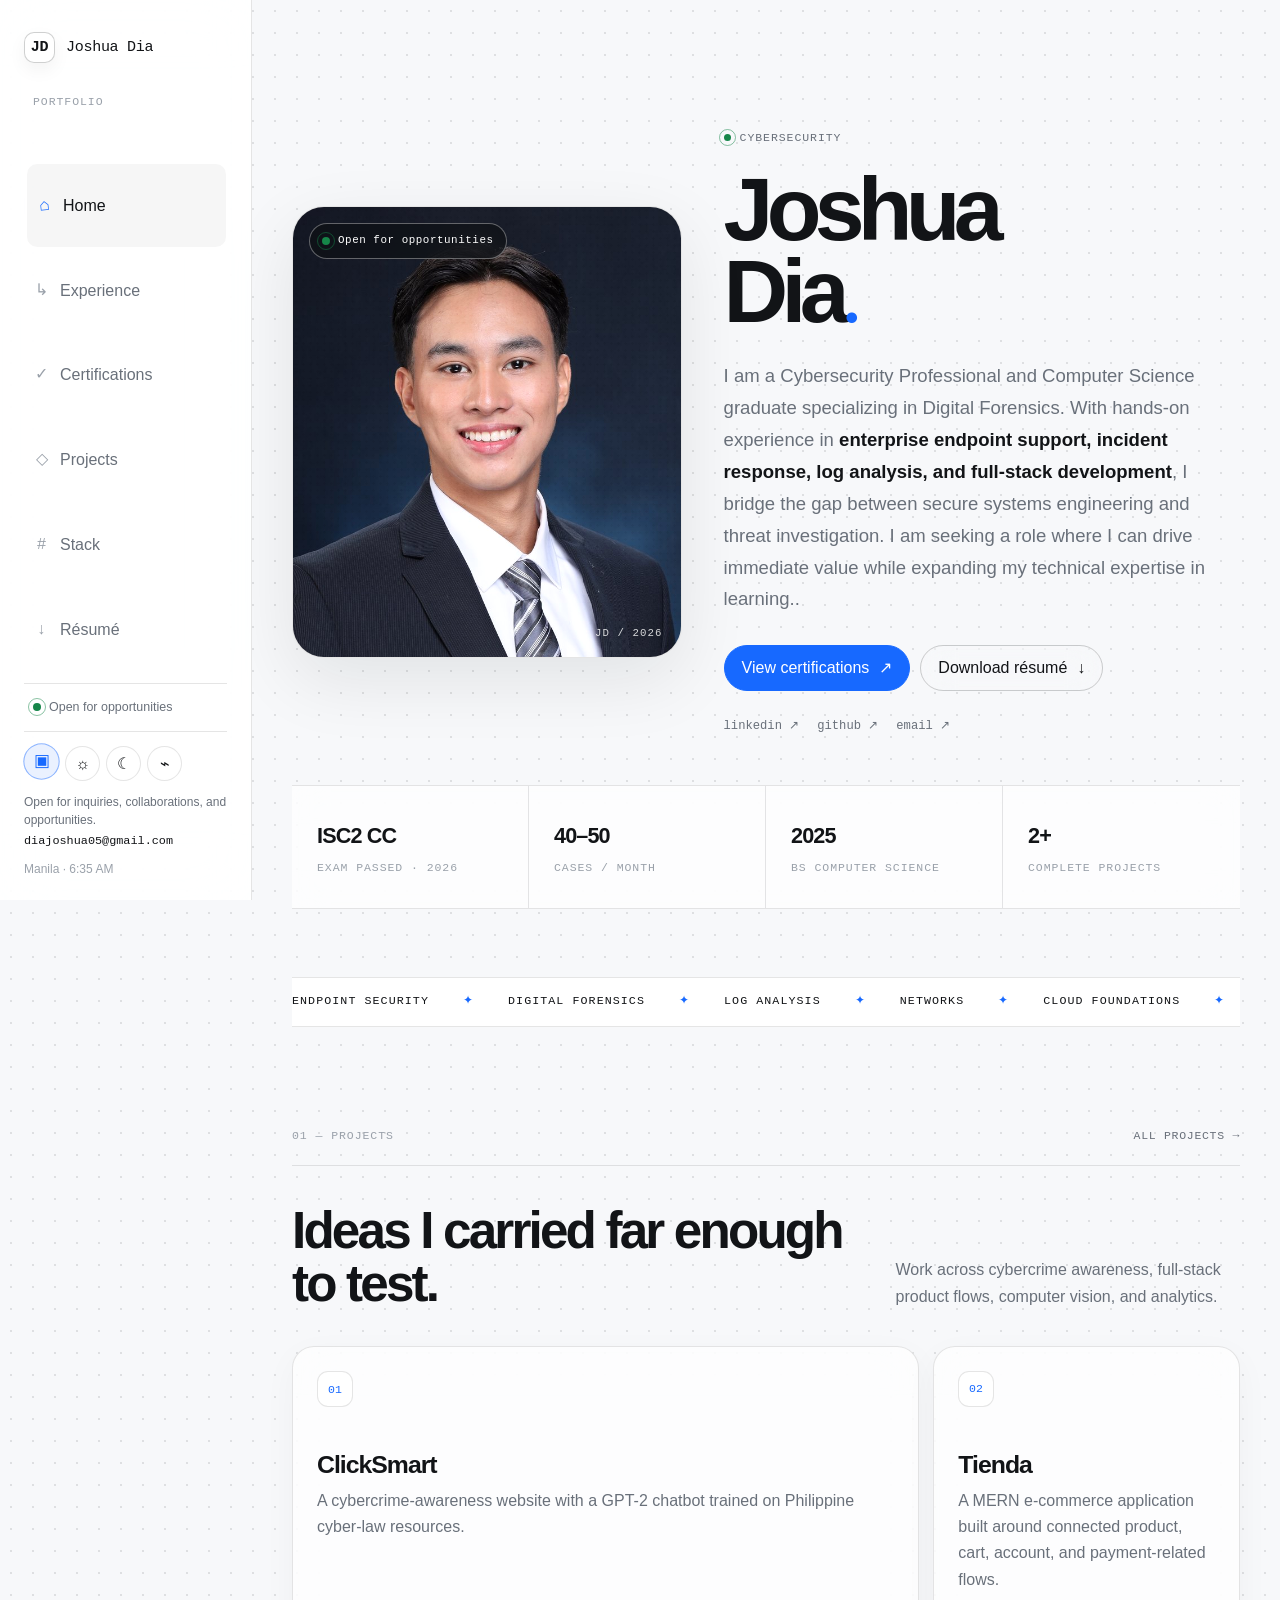
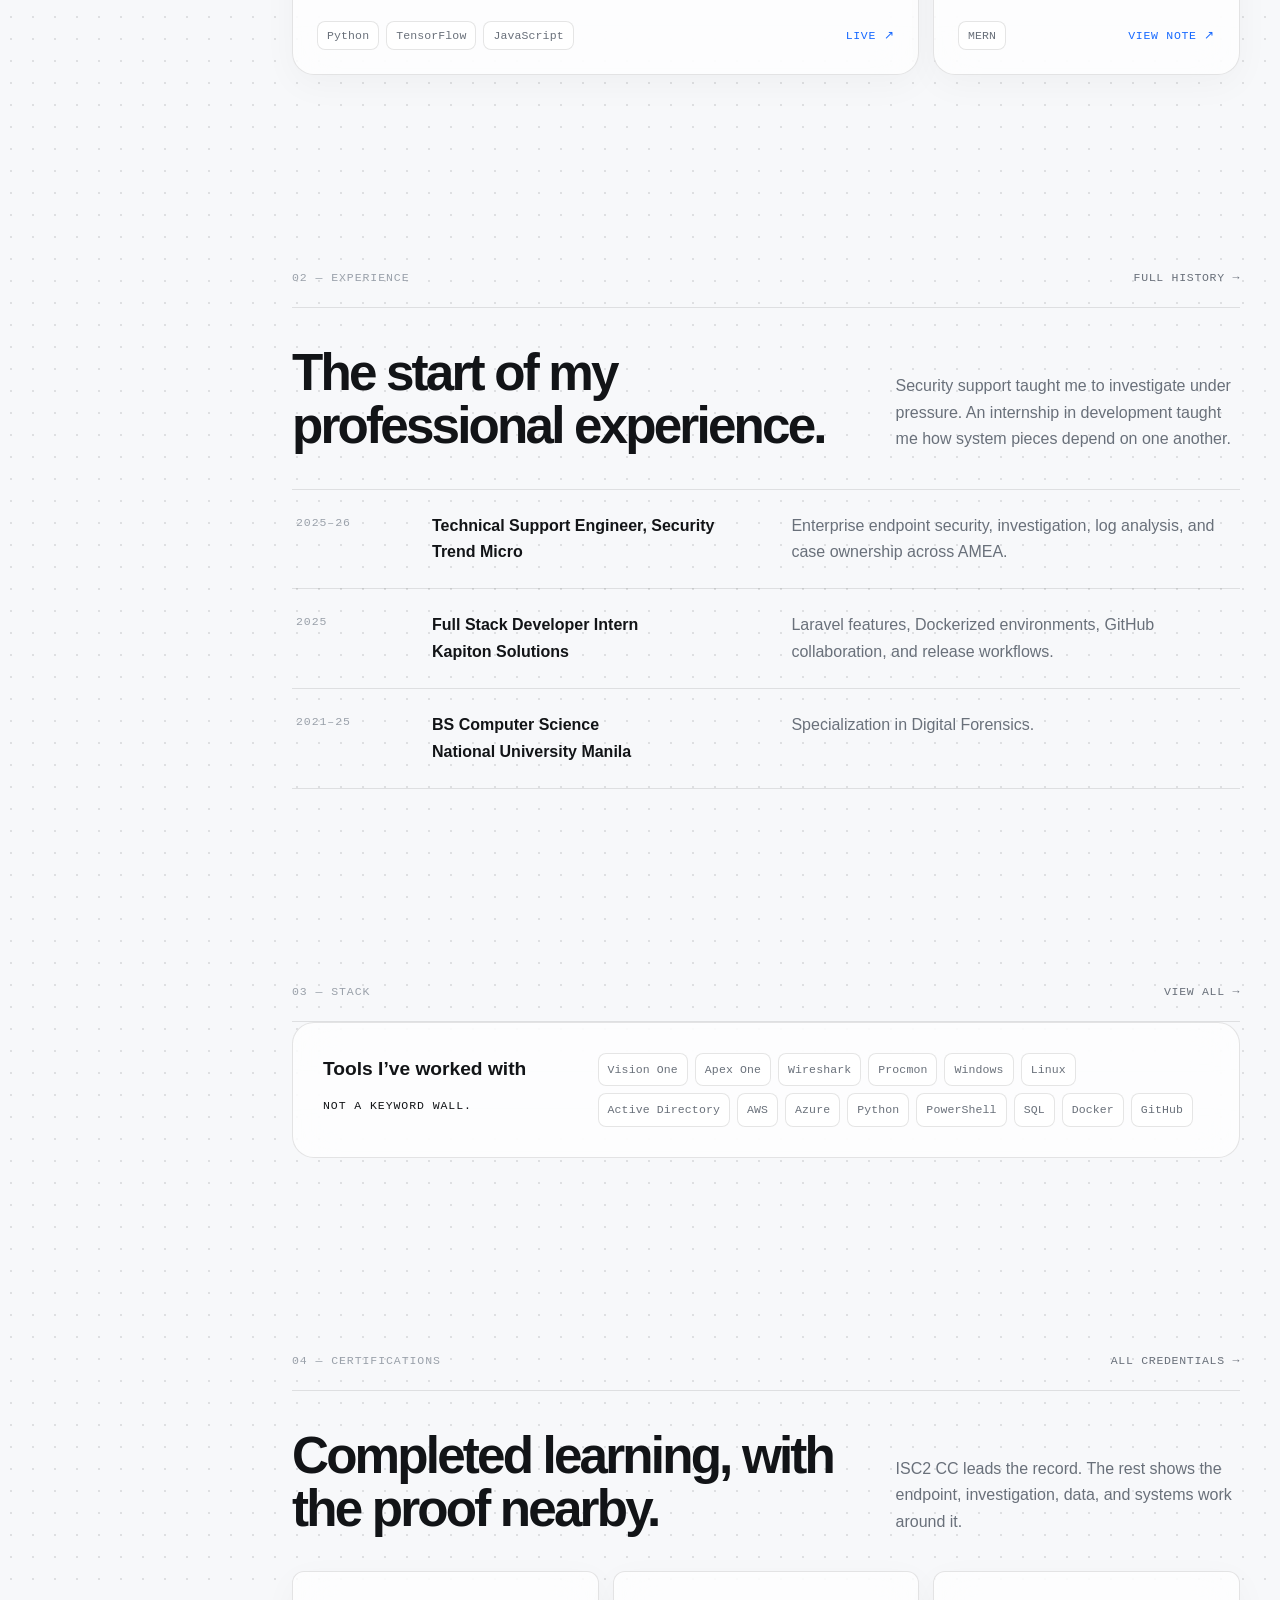
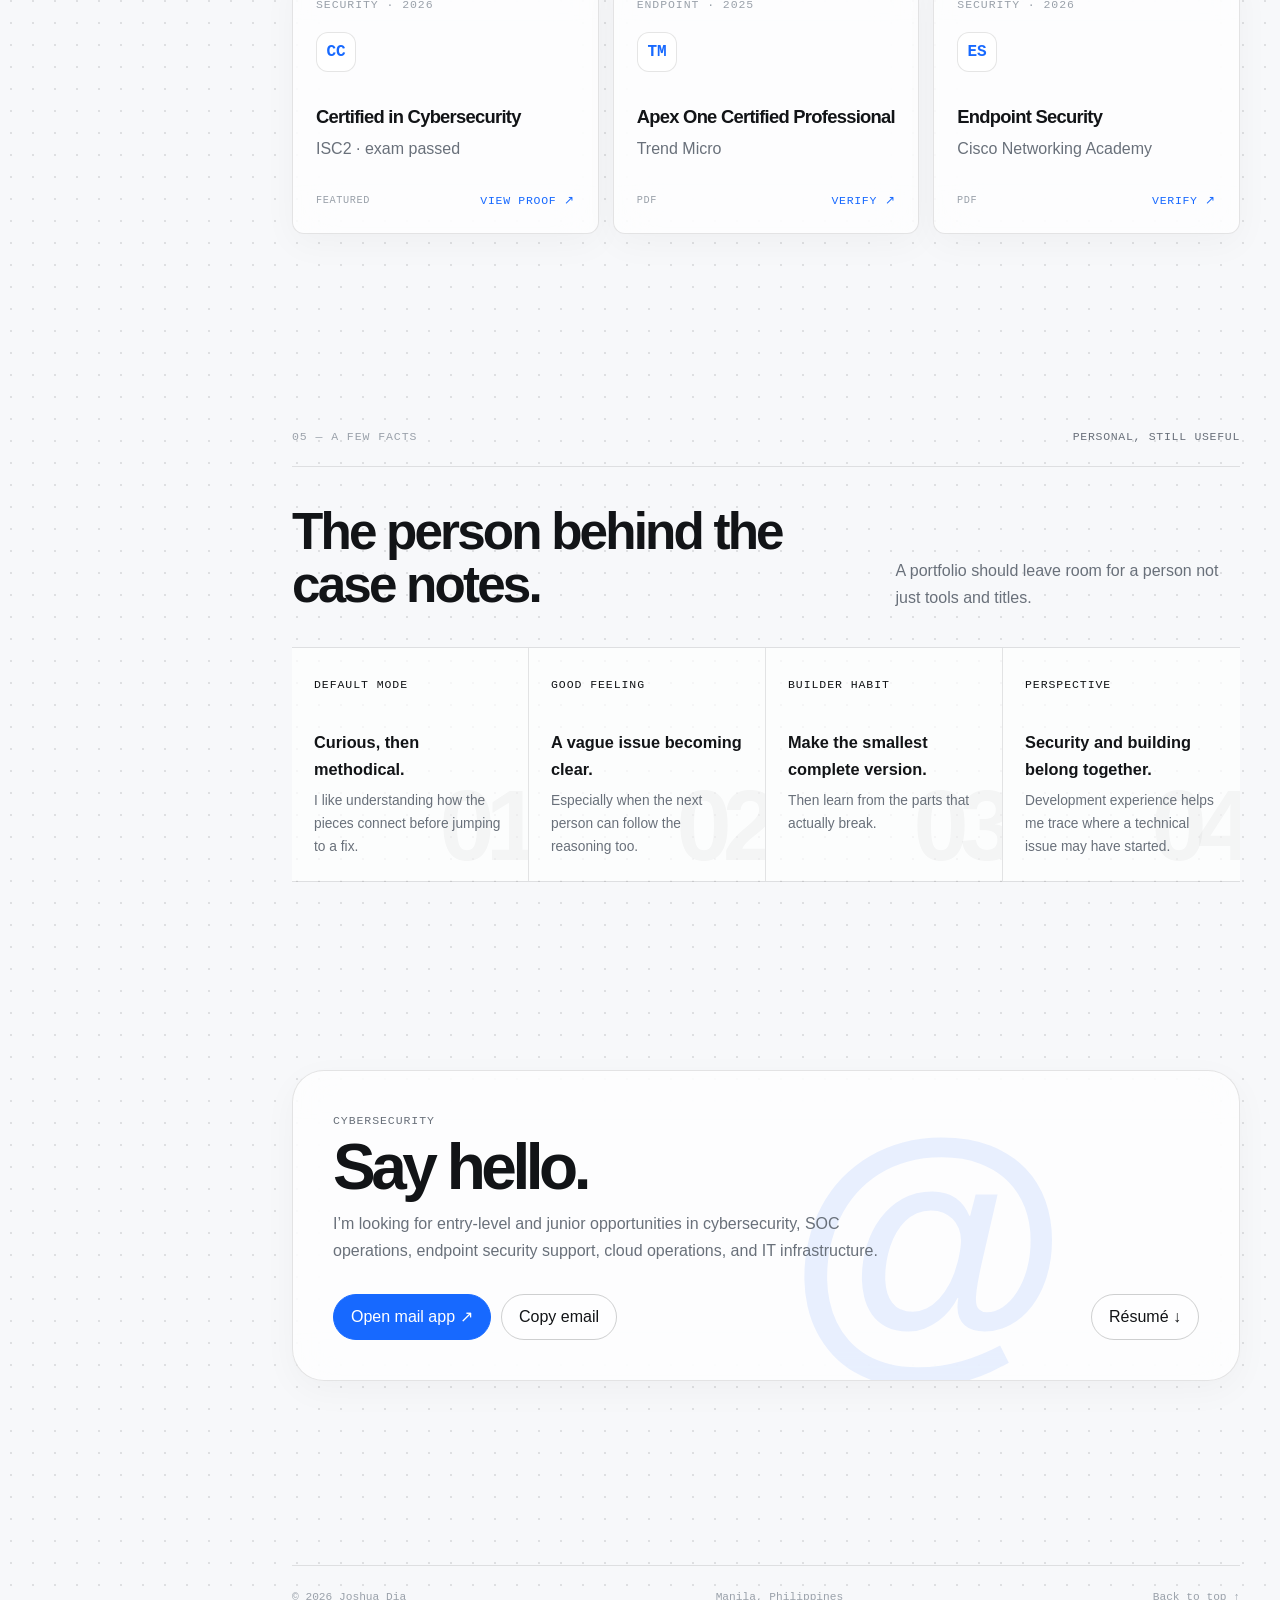
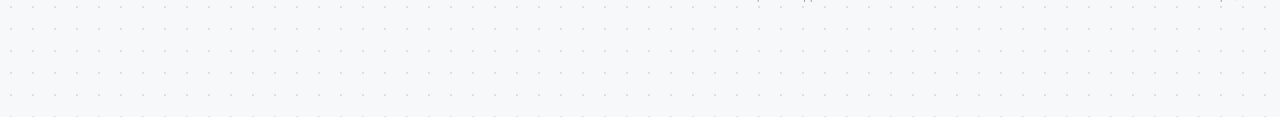
==== commit 85515dee: "Add files via upload" ====
--- a/index.html
+++ b/index.html
@@ -44,7 +44,8 @@
         <section class="hero" aria-labelledby="hero-title">
           <div class="portrait-stage reveal tilt">
             <div class="portrait-badge">
-              <span class="status-dot" aria-hidden="true"></span>Open for opportunities
+              <span class="status-dot" aria-hidden="true"></span>Open for
+              opportunities
             </div>
             <img
               src="assets/joshua-dia.jpg"
@@ -59,18 +60,23 @@
             </p>
             <h1 id="hero-title">Joshua<br />Dia<em>.</em></h1>
             <p class="hero-intro">
-              I’m an early-career cybersecurity professional and Computer
-              Science graduate specializing in Digital Forensics. I have
-              hands-on experience in
+              I am a Cybersecurity Professional and Computer Science graduate
+              specializing in Digital Forensics. With hands-on experience in
               <strong
-                >enterprise endpoint support, incident investigation, log
-                analysis, and full-stack development</strong
-              >. I’m looking for a junior role where I can keep
-              <span data-rotating-word>learning</span>.
+                >enterprise endpoint support, incident response, log analysis,
+                and full-stack development</strong
+              >, I bridge the gap between secure systems engineering and threat
+              investigation.
+              <span data-rotating-word
+                >I am seeking a role where I can drive immediate value while
+                expanding my technical expertise in learning.</span
+              >.
             </p>
             <div class="hero-actions">
-              <a class="button button-primary magnetic" href="projects.html"
-                >View projects <span aria-hidden="true">↗</span></a
+              <a
+                class="button button-primary magnetic"
+                href="certifications.html"
+                >View certifications <span aria-hidden="true">↗</span></a
               >
               <a
                 class="button button-quiet magnetic"
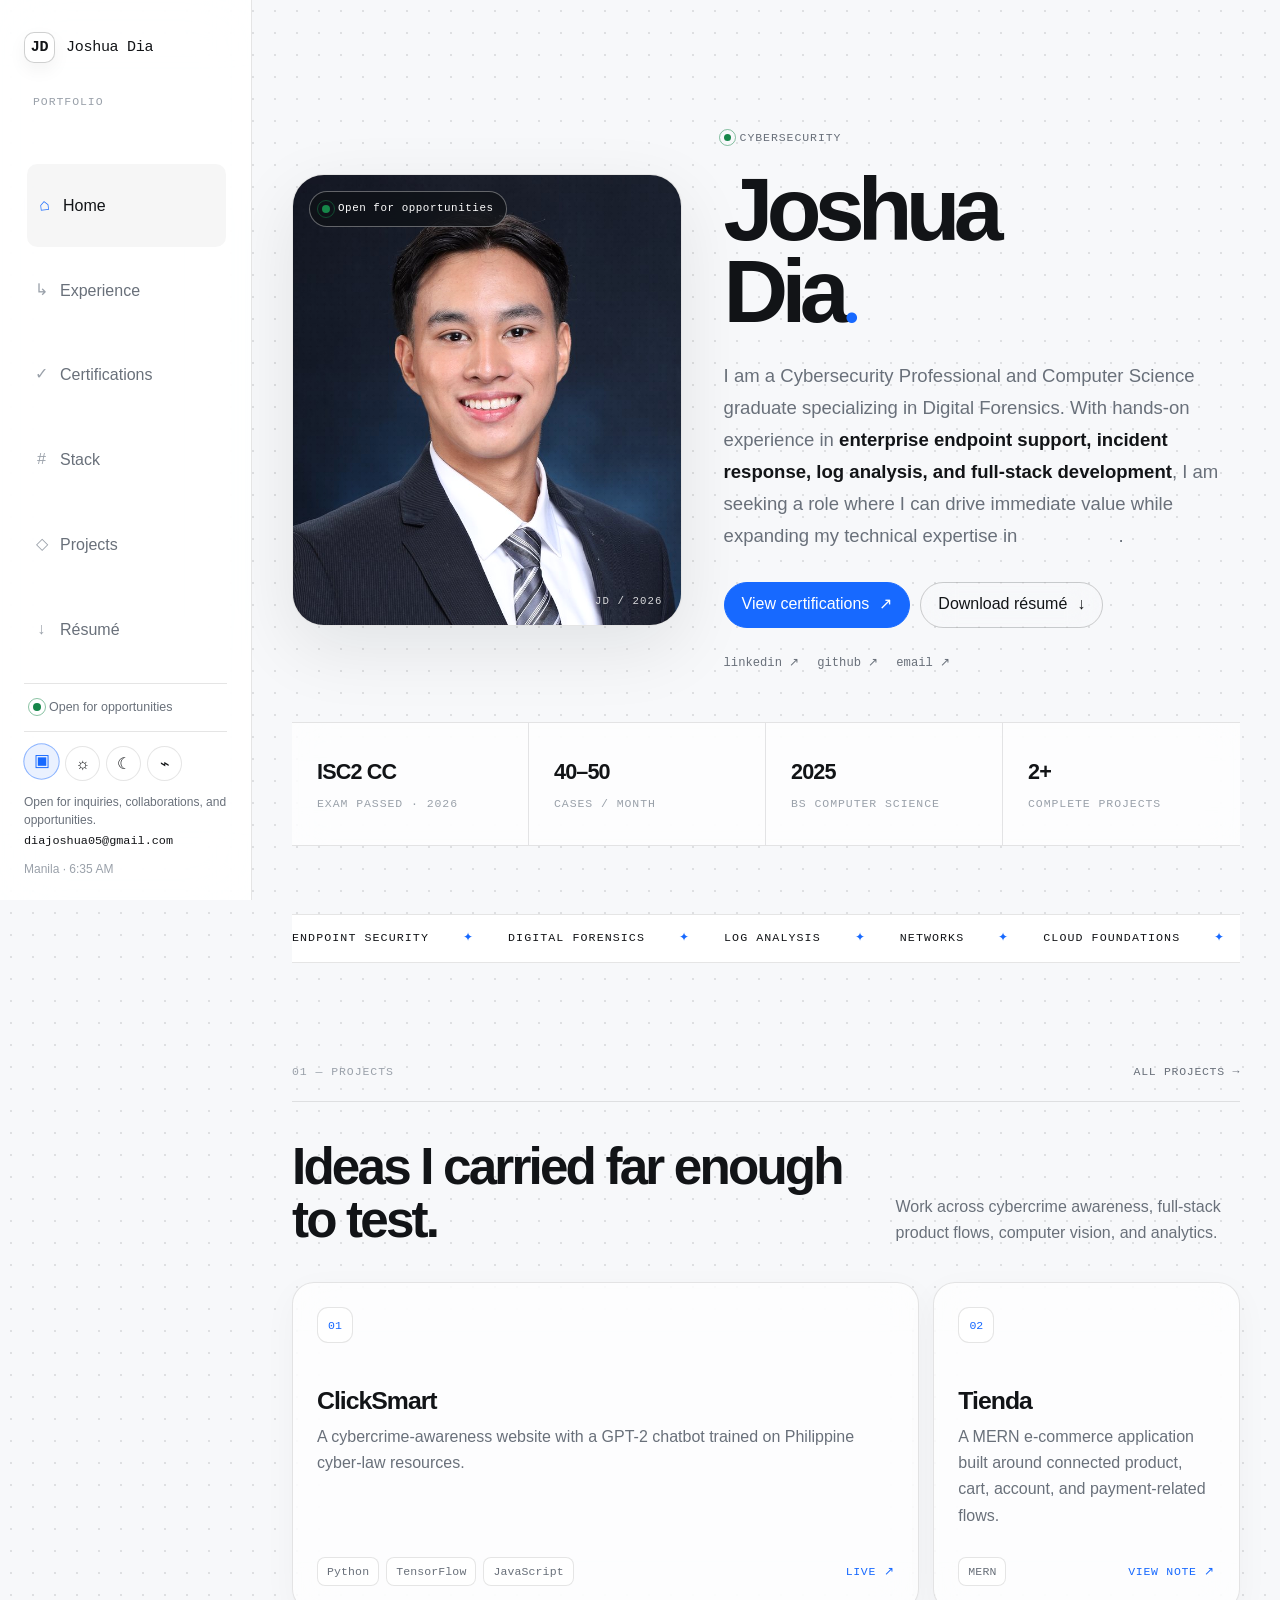
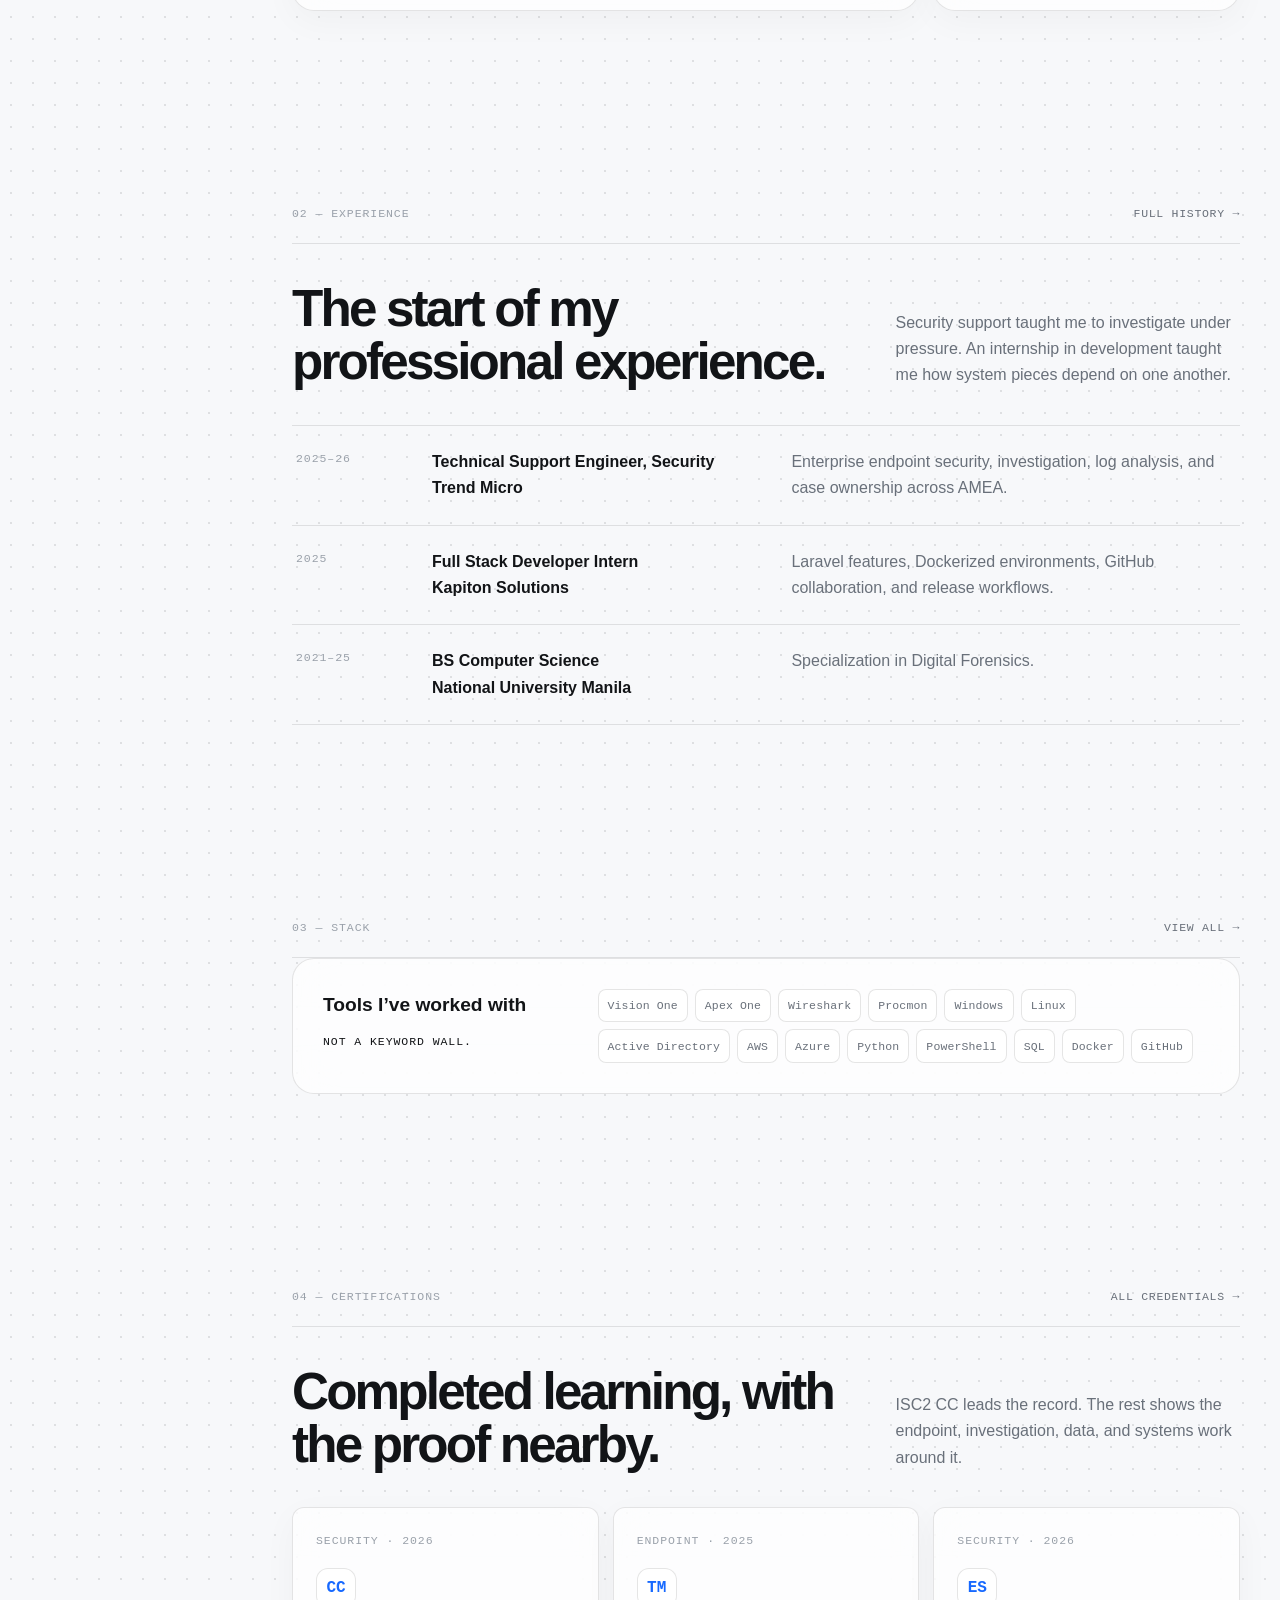
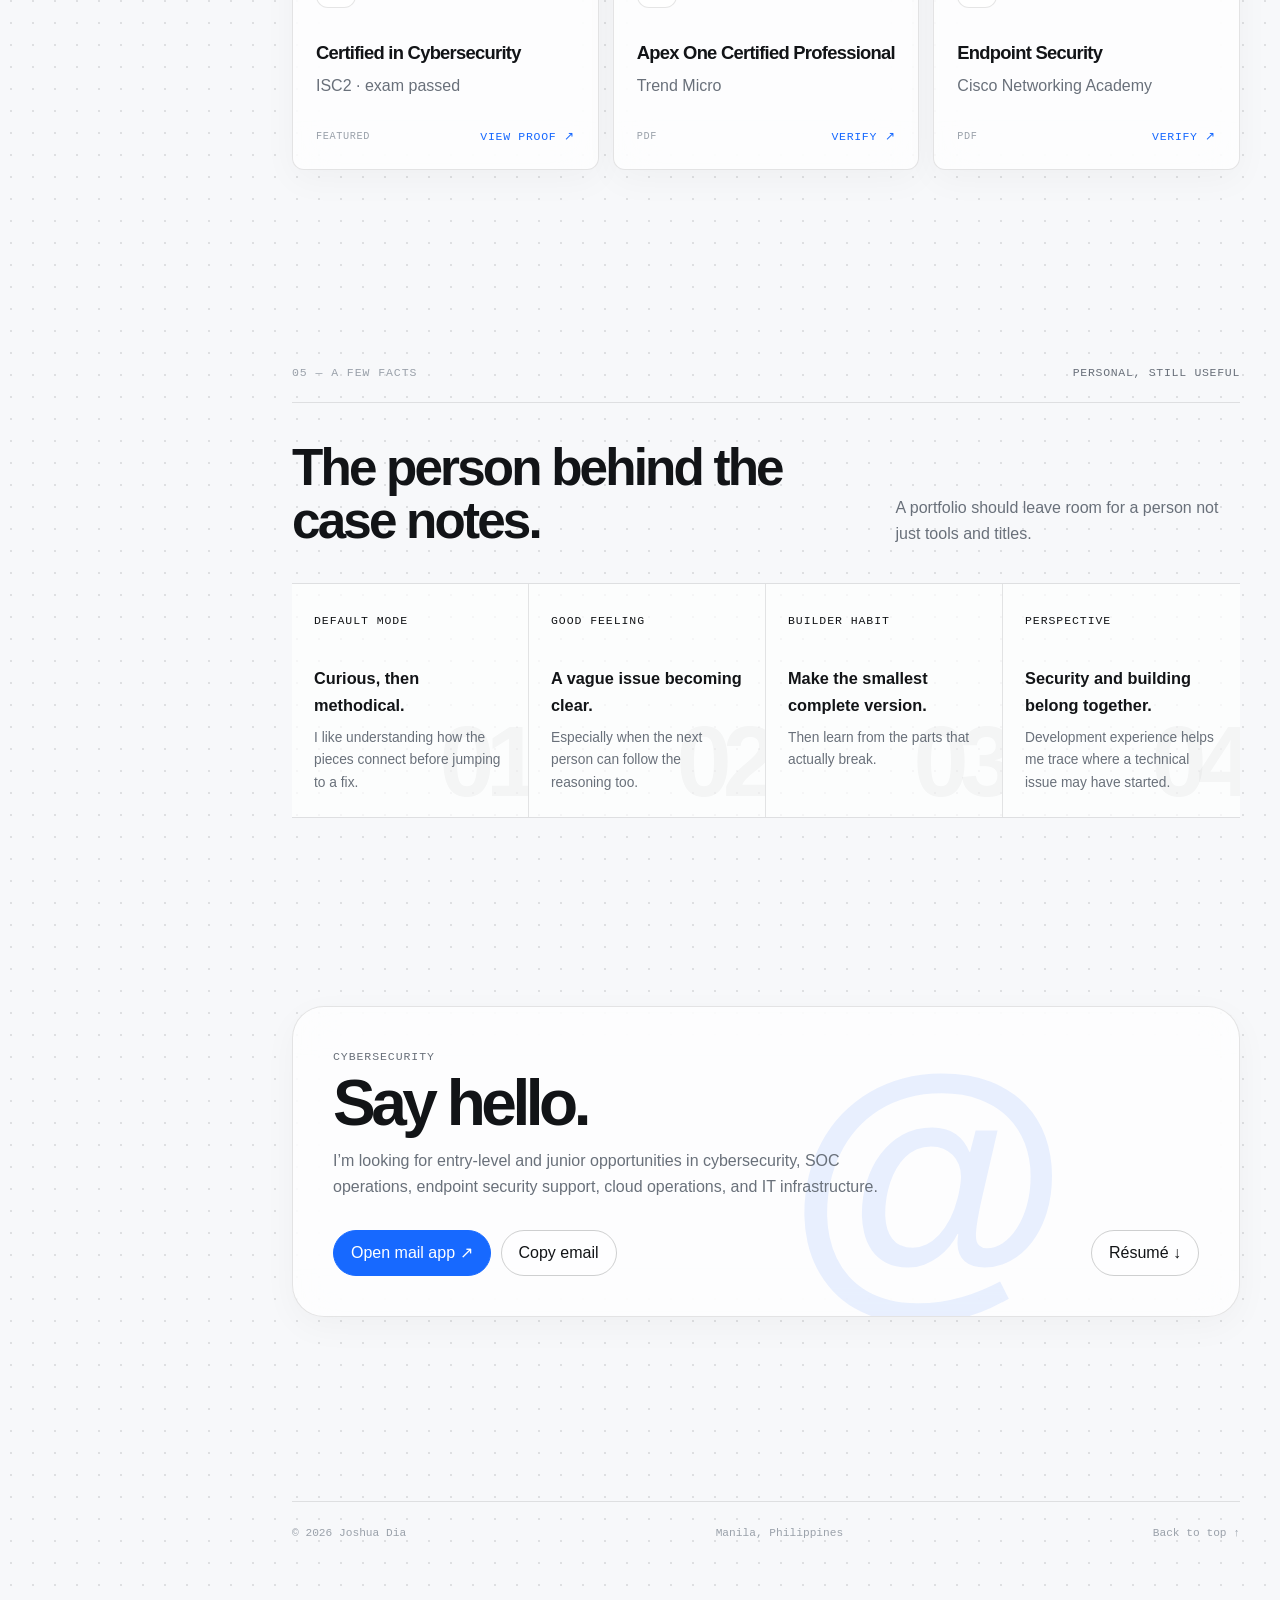
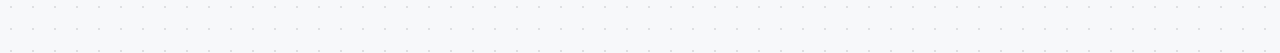
==== commit c97c6831: "Add files via upload" ====
--- a/index.html
+++ b/index.html
@@ -65,12 +65,9 @@
               <strong
                 >enterprise endpoint support, incident response, log analysis,
                 and full-stack development</strong
-              >, I bridge the gap between secure systems engineering and threat
-              investigation.
-              <span data-rotating-word
-                >I am seeking a role where I can drive immediate value while
-                expanding my technical expertise in learning.</span
-              >.
+              >, I am seeking a role where I can drive immediate value while
+              expanding my technical expertise in
+              <span data-rotating-word>learning.</span>.
             </p>
             <div class="hero-actions">
               <a
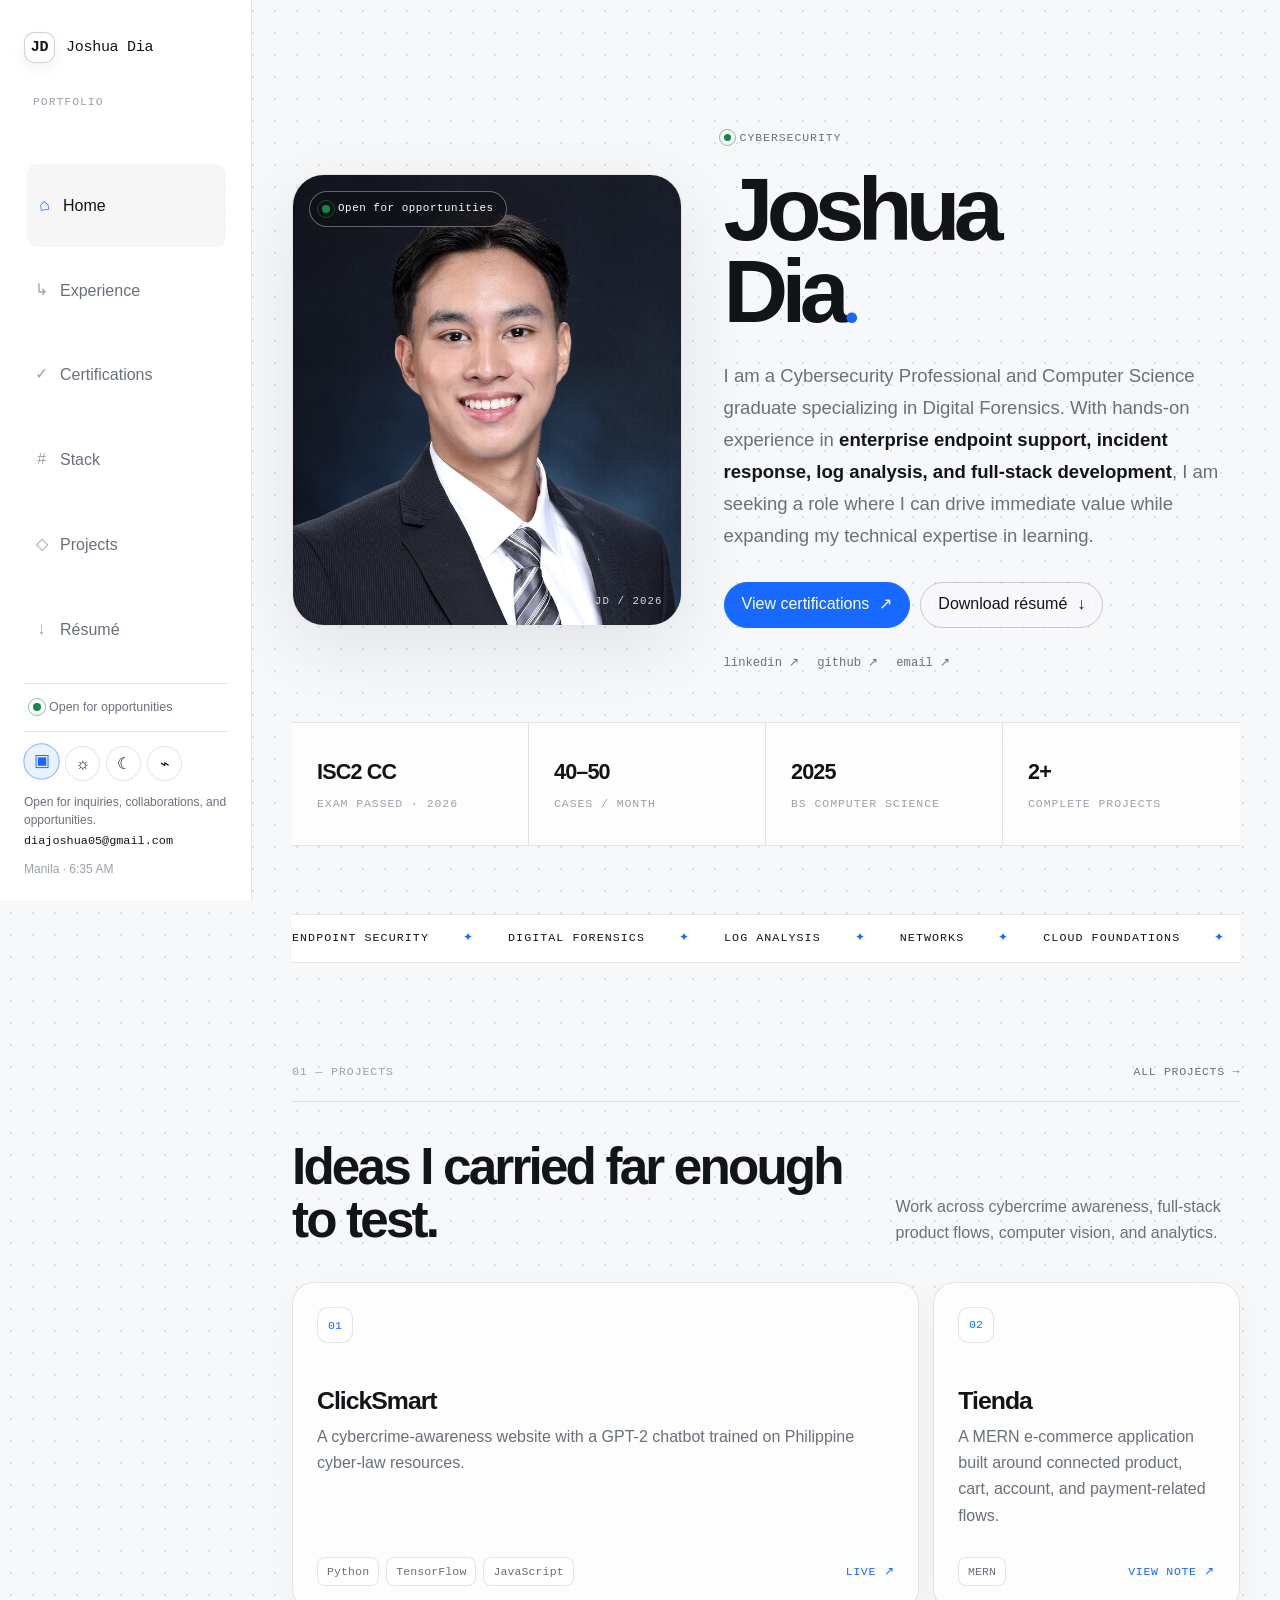
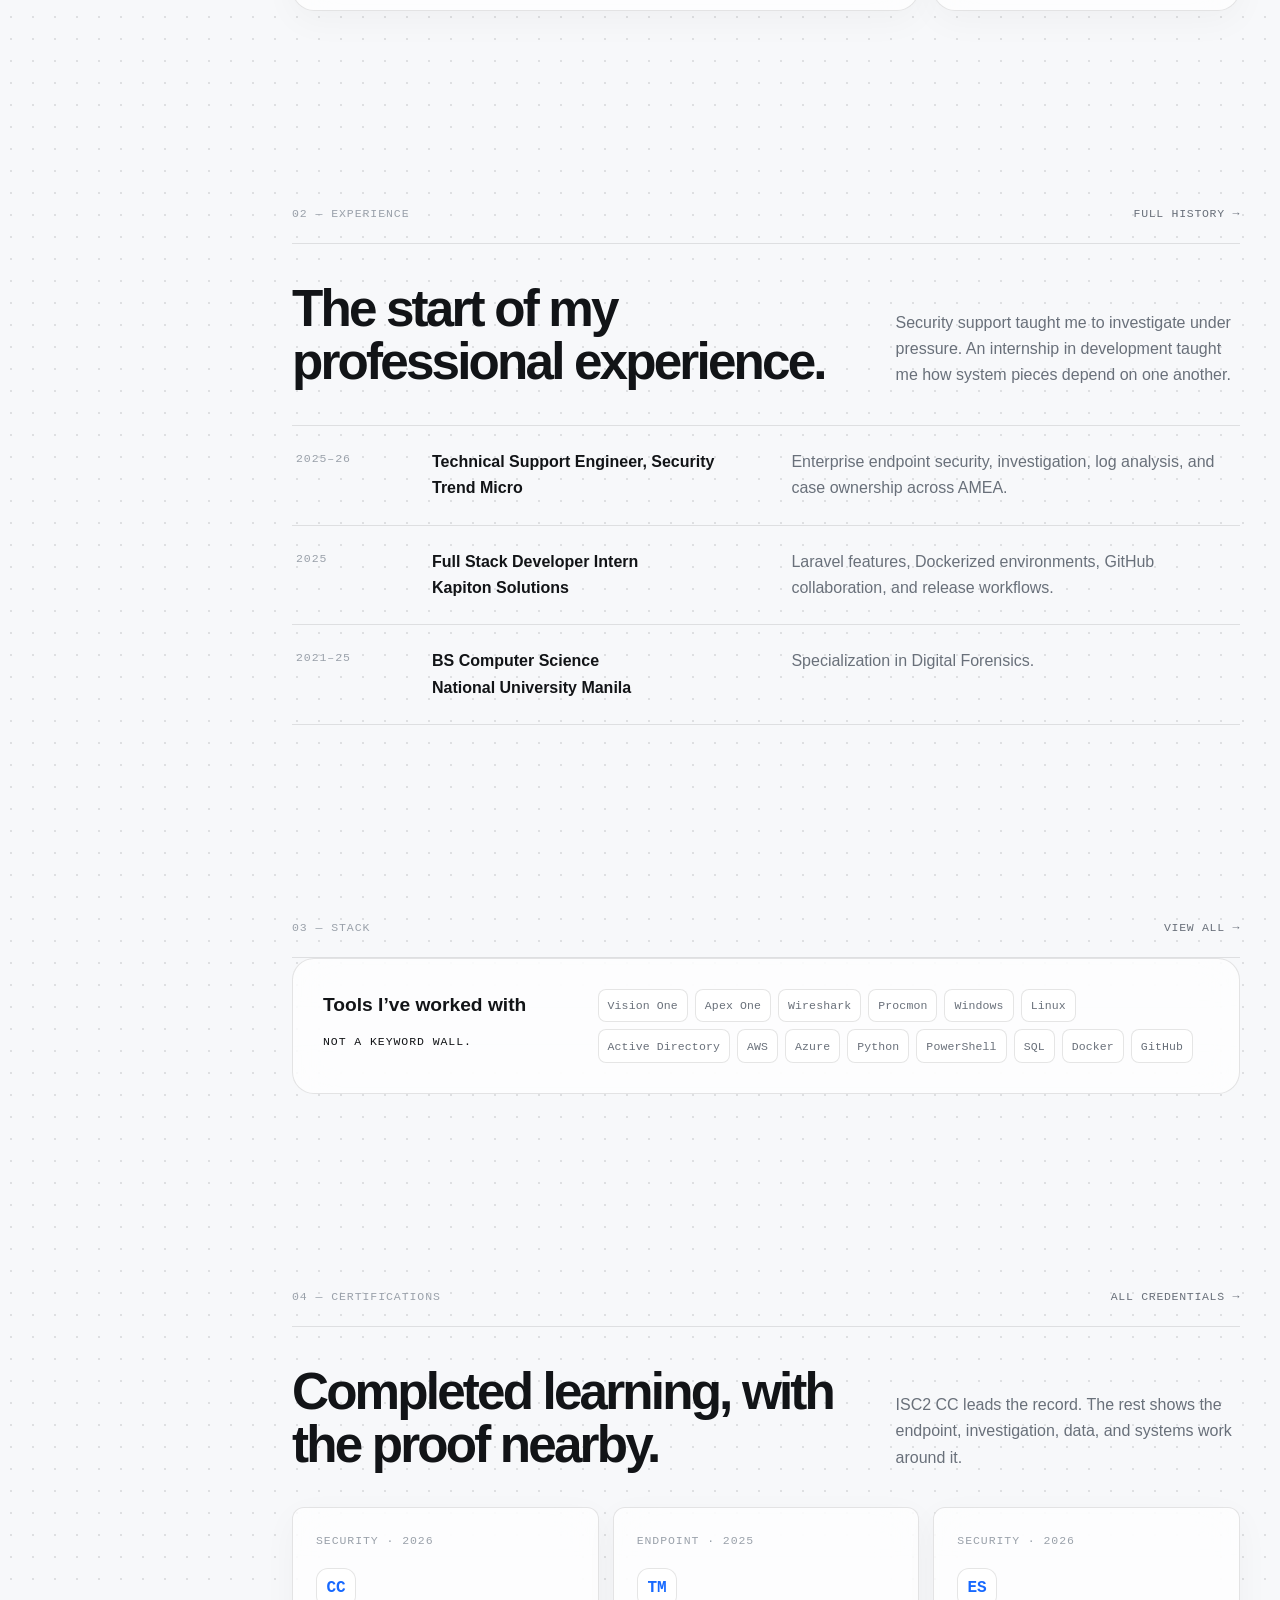
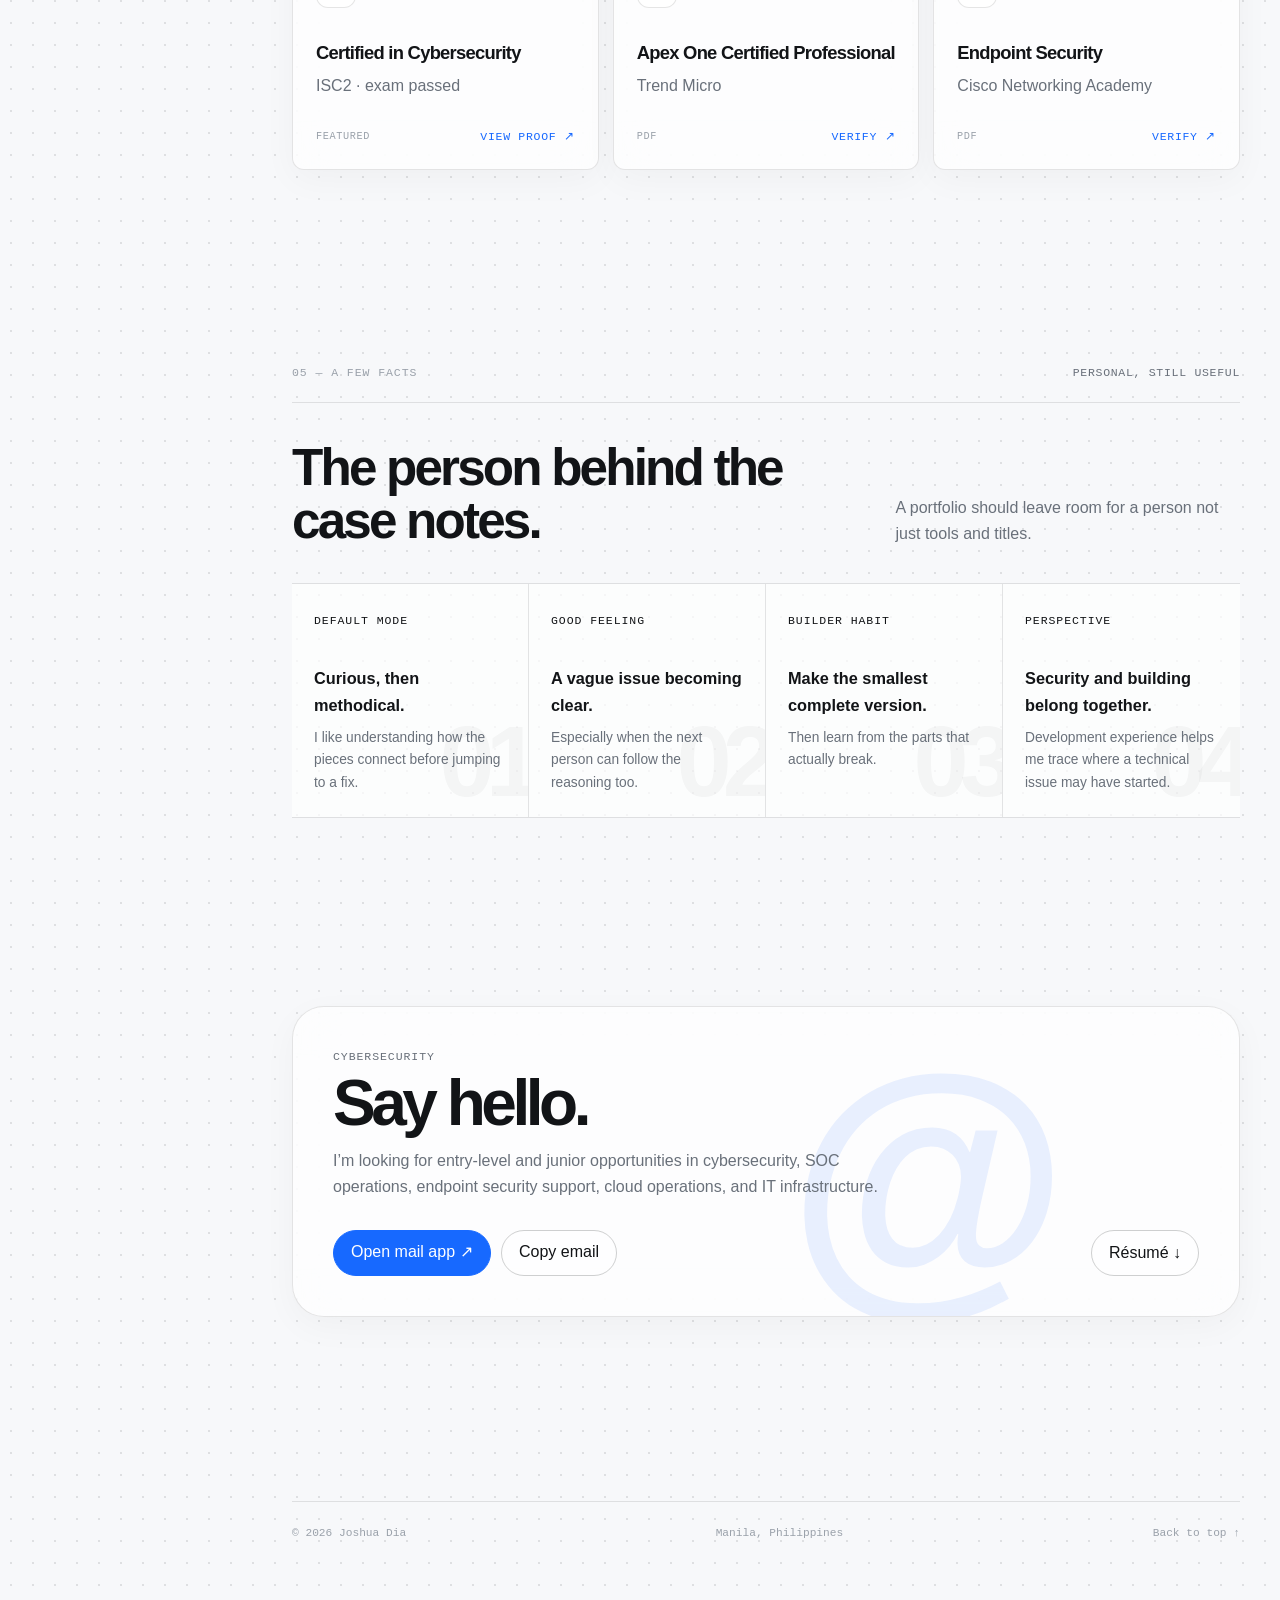
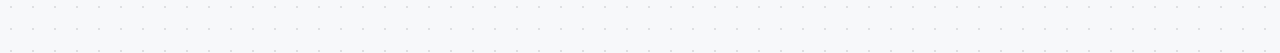
==== commit 576631cd: "Add files via upload" ====
--- a/index.html
+++ b/index.html
@@ -67,7 +67,7 @@
                 and full-stack development</strong
               >, I am seeking a role where I can drive immediate value while
               expanding my technical expertise in
-              <span data-rotating-word>learning.</span>.
+              <span data-rotating-word>learning</span>.
             </p>
             <div class="hero-actions">
               <a
--- a/styles.css
+++ b/styles.css
@@ -462,11 +462,11 @@
   min-height: 450px;
   object-fit: cover;
   object-position: 50% 28%;
-  filter: grayscale(0) contrast(1.02) saturate(1.04);
+  filter: contrast(1.05) saturate(.82);
   transition: filter 500ms ease, transform 750ms var(--ease);
 }
 
-.portrait-stage:hover img { filter: grayscale(.9) contrast(1.05) saturate(.82); transform: scale(1.025); }
+.portrait-stage:hover img { filter: grayscale(0) contrast(1.02) saturate(1.04); transform: scale(1.025); }
 
 .portrait-badge {
   position: absolute;
